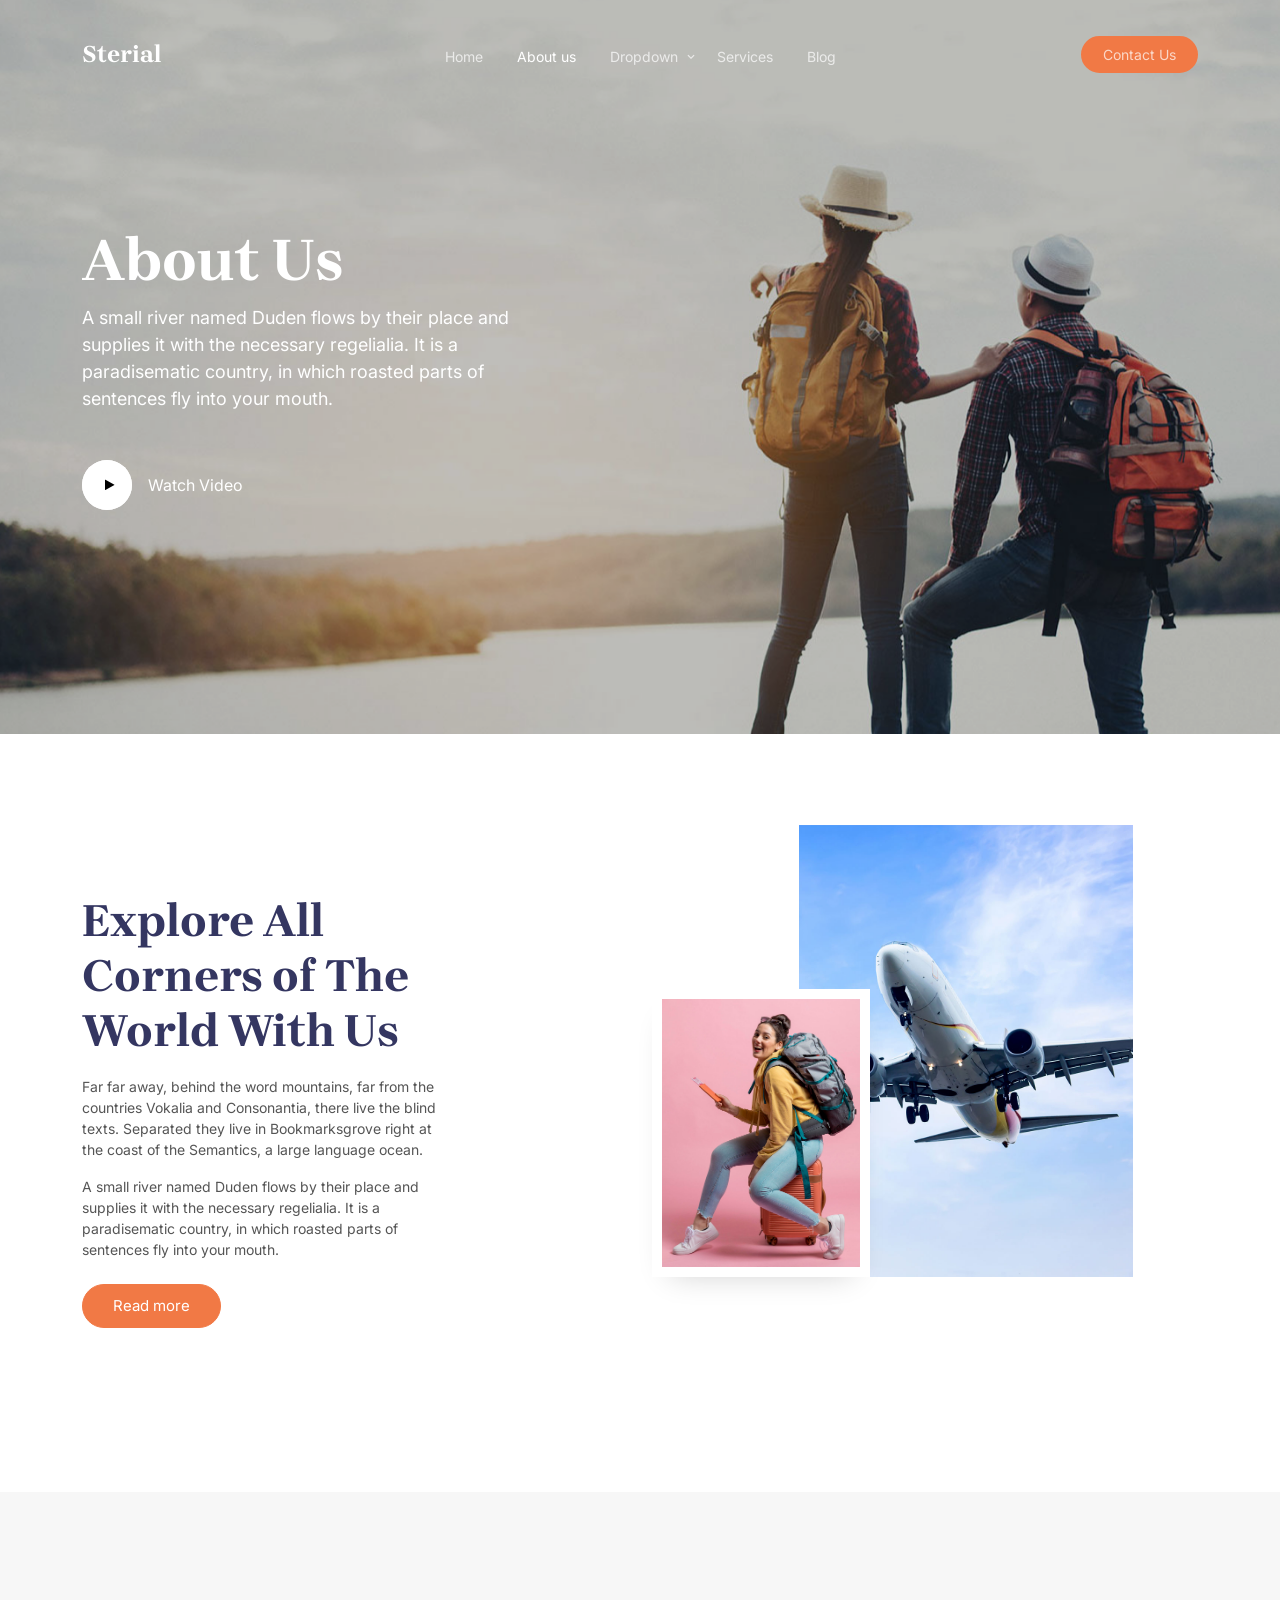
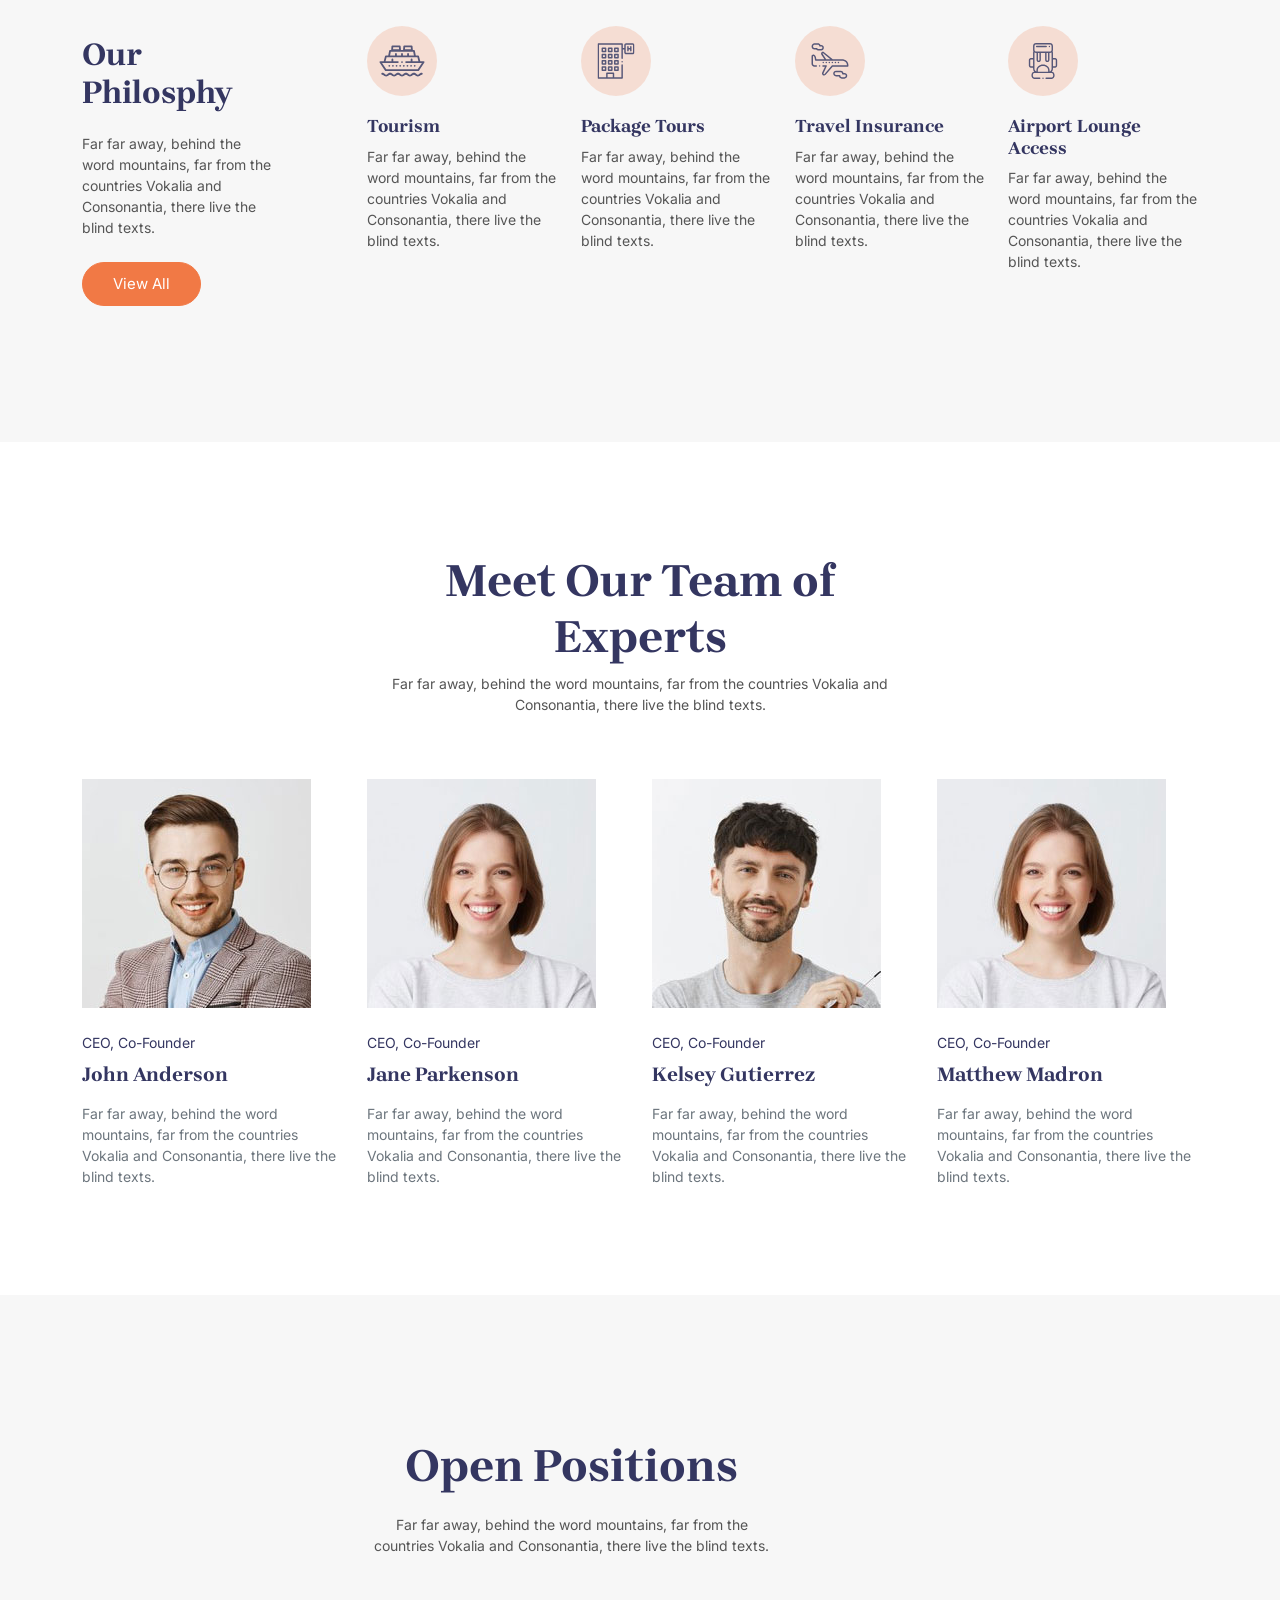
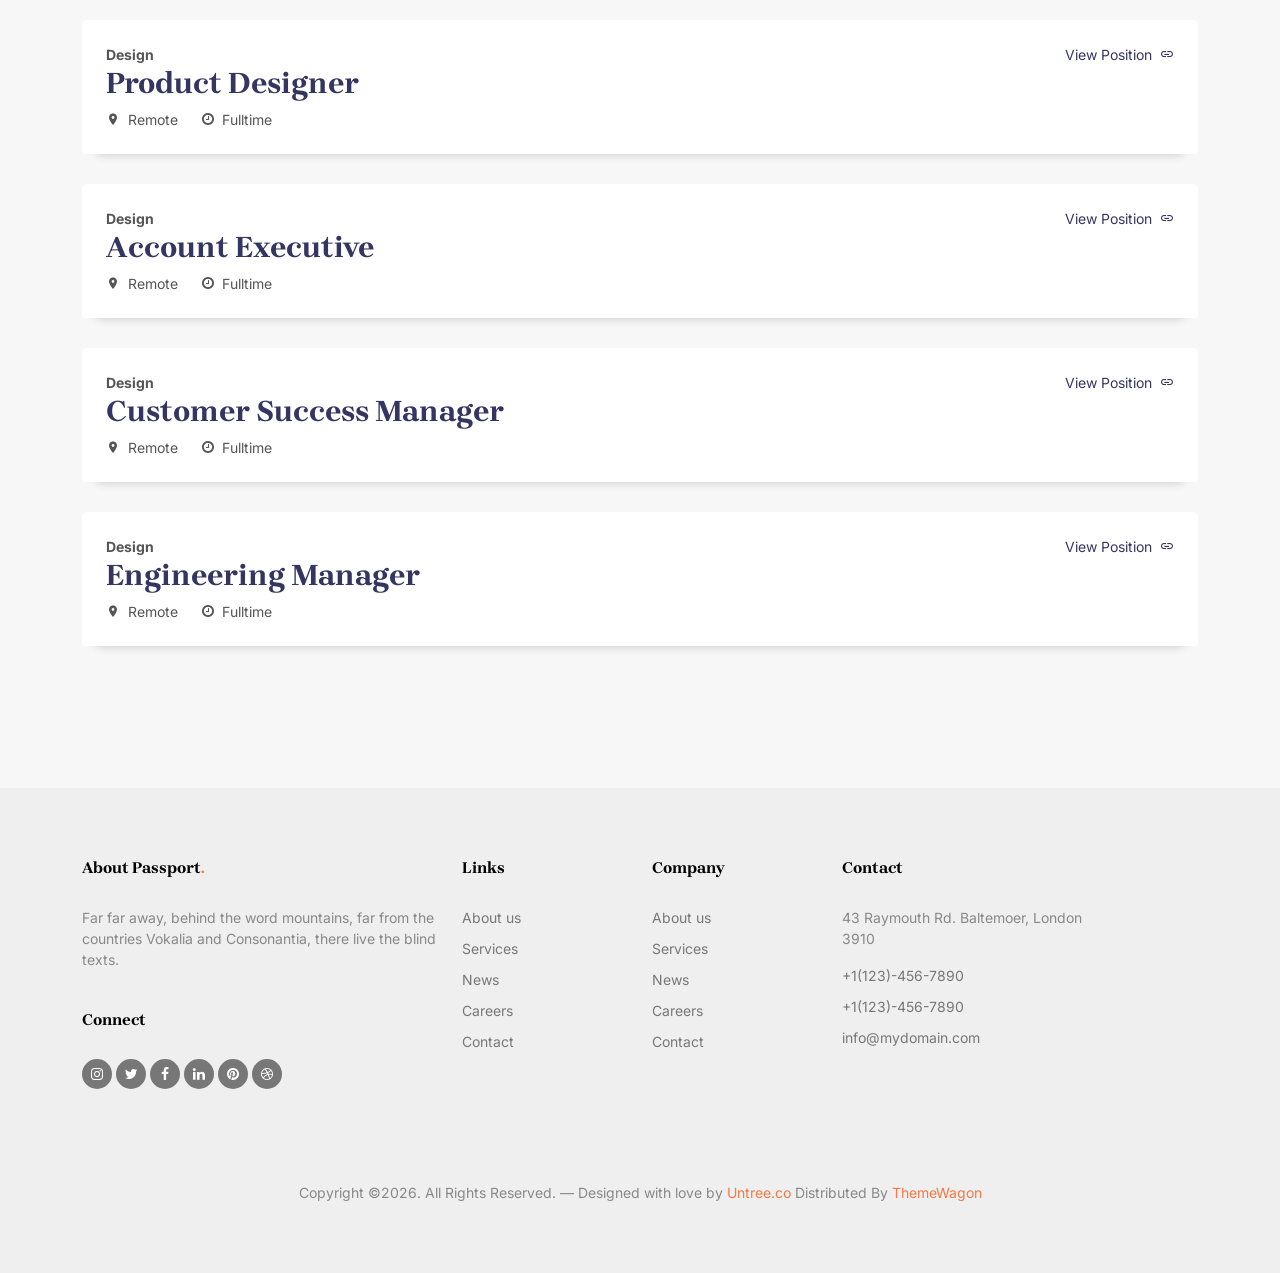
==== about.html @ 1f735af5 "new" ====
<!-- /*
* Template Name: Sterial
* Template Author: Untree.co
* Tempalte URI: https://untree.co/
* License: https://creativecommons.org/licenses/by/3.0/
*/ -->
<!doctype html>
<html lang="en">
<head>
	<!-- Required meta tags -->
	<meta charset="utf-8">
	<meta name="viewport" content="width=device-width, initial-scale=1">
	
	<meta name="author" content="Untree.co">
	<link rel="shortcut icon" href="favicon.png">

	<meta name="description" content="" />
	<meta name="keywords" content="bootstrap, bootstrap5" />
	
	<link rel="preconnect" href="https://fonts.googleapis.com">
	<link rel="preconnect" href="https://fonts.gstatic.com" crossorigin>
	<link href="https://fonts.googleapis.com/css2?family=Brygada+1918:ital,wght@0,400;0,600;0,700;1,400&family=Inter:wght@400;700&display=swap" rel="stylesheet">

	<link rel="stylesheet" href="fonts/icomoon/style.css">
	<link rel="stylesheet" href="fonts/flaticon/font/flaticon.css">

	<link rel="stylesheet" href="css/tiny-slider.css">
	<link rel="stylesheet" href="css/aos.css">
	<link rel="stylesheet" href="css/flatpickr.min.css">
	<link rel="stylesheet" href="css/glightbox.min.css">
	<link rel="stylesheet" href="css/style.css">


	<title>Sterial &mdash; Free Bootstrap 5 Website Template by Untree.co </title>
</head>
<body>

	<div class="site-mobile-menu site-navbar-target">
		<div class="site-mobile-menu-header">
			<div class="site-mobile-menu-close">
				<span class="icofont-close js-menu-toggle"></span>
			</div>
		</div>
		<div class="site-mobile-menu-body"></div>
	</div>

	<nav class="site-nav mt-3">
		<div class="container">

			<div class="site-navigation">
				<div class="row">
					<div class="col-6 col-lg-3">
						<a href="index.html" class="logo m-0 float-start">Sterial</a>
					</div>
					<div class="col-lg-6 d-none d-lg-inline-block text-center nav-center-wrap">
						<ul class="js-clone-nav  text-center site-menu p-0 m-0">
							<li><a href="index.html">Home</a></li>
							<li class="active"><a href="about.html">About us</a></li>
							<li class="has-children">
								<a href="#">Dropdown</a>
								<ul class="dropdown">
									<li><a href="#">Menu One</a></li>
									<li class="has-children">
										<a href="#">Menu Two</a>
										<ul class="dropdown">
											<li><a href="#">Sub Menu One</a></li>
											<li><a href="#">Sub Menu Two</a></li>
											<li><a href="#">Sub Menu Three</a></li>
										</ul>
									</li>
									<li><a href="#">Menu Three</a></li>
								</ul>
							</li>
							<li><a href="nfpa-certification.html">Services</a></li>
							<li><a href="#">Blog</a></li>

						</ul>
					</div>
					<div class="col-6 col-lg-3 text-lg-end">
						<ul class="js-clone-nav d-none d-lg-inline-block text-end site-menu ">
							<li class="cta-button"><a href="contact.html">Contact Us</a></li>
						</ul>

						<a href="#" class="burger ms-auto float-end site-menu-toggle js-menu-toggle d-inline-block d-lg-none light" data-toggle="collapse" data-target="#main-navbar">
							<span></span>
						</a>
					</div>
				</div>
			</div>
			
		</div>
	</nav>

	

	<div class="hero overlay">

		<div class="img-bg rellax">
			<img src="images/hero_1.jpg" alt="Image" class="img-fluid">
		</div>

		<div class="container">
			<div class="row align-items-center justify-content-start">
				<div class="col-lg-5">

					<h1 class="heading" data-aos="fade-up">About Us</h1>
					<p class="mb-5" data-aos="fade-up">A small river named Duden flows by their place and supplies it with the necessary regelialia. It is a paradisematic country, in which roasted parts of sentences fly into your mouth.</p>

					<div data-aos="fade-up">
						<a href="https://www.youtube.com/watch?v=5n-e6lOhVq0" class="play-button align-items-center d-flex glightbox3" >
							<span class="icon-button me-3">
								<span class="icon-play"></span>
							</span>
							<span class="caption">Watch Video</span>
						</a>
					</div>
				</div>

				
			</div>
		</div>

		
	</div>


	<div class="section section-2">
		<div class="container">
			<div class="row align-items-center justify-content-between">
				<div class="col-lg-6 order-lg-2 mb-5 mb-lg-0">
					<div class="image-stack mb-5 mb-lg-0">
						<div class="image-stack__item image-stack__item--bottom" data-aos="fade-up"  >
							<img src="images/img_v_1.jpg" alt="Image" class="img-fluid rellax ">
						</div>
						<div class="image-stack__item image-stack__item--top" data-aos="fade-up" data-aos-delay="100"  data-rellax-percentage="0.5">
							<img src="images/img_v_2.jpg" alt="Image" class="img-fluid">
						</div>
					</div>

				</div>
				<div class="col-lg-4 order-lg-1">

					<div>
						<h2 class="heading mb-3" data-aos="fade-up" data-aos-delay="100">Explore All Corners of The World With Us</h2>

						<p data-aos="fade-up" data-aos-delay="200">Far far away, behind the word mountains, far from the countries Vokalia and Consonantia, there live the blind texts. Separated they live in Bookmarksgrove right at the coast of the Semantics, a large language ocean.</p>

						<p data-aos="fade-up" data-aos-delay="300">A small river named Duden flows by their place and supplies it with the necessary regelialia. It is a paradisematic country, in which roasted parts of sentences fly into your mouth.</p>

						<p class="my-4" data-aos="fade-up" data-aos-delay="300"><a href="#" class="btn btn-primary">Read more</a></p>
					</div>
				</div>
				
			</div>

		</div>		
	</div>

	<div class="section service-section-1">
		<div class="container">
			<div class="row">

				<div class="col-lg-3 mb-4 mb-lg-0">
					<div class="heading-content" data-aos="fade-up">
						<h2>Our <span class="d-block">Philosphy</span></h2>
						<p>Far far away, behind the word mountains, far from the countries Vokalia and Consonantia, there live the blind texts.</p>
						<p class="my-4" data-aos="fade-up" data-aos-delay="300"><a href="#" class="btn btn-primary">View All</a></p>
					</div>
				</div>
				<div class="col-lg-9">
					<div class="row">
						<div class="col-6 col-md-6 col-lg-3 mb-4 mb-lg-0" data-aos="fade-up"  data-aos-delay="100">
							<div class="service-1">
								<span class="icon">
									<img src="images/svg/01.svg" alt="Image" class="img-fluid">
								</span>
								<div>
									<h3>Tourism</h3>
									<p>Far far away, behind the word mountains, far from the countries Vokalia and Consonantia, there live the blind texts.</p>
								</div>
							</div>
						</div>
						<div class="col-6 col-md-6 col-lg-3 mb-4 mb-lg-0" data-aos="fade-up"  data-aos-delay="200">
							<div class="service-1">
								<span class="icon">
									<img src="images/svg/02.svg" alt="Image" class="img-fluid">
								</span>
								<div>
									<h3>Package Tours</h3>
									<p>Far far away, behind the word mountains, far from the countries Vokalia and Consonantia, there live the blind texts.</p>
								</div>
							</div>
						</div>
						<div class="col-6 col-md-6 col-lg-3 mb-4 mb-lg-0" data-aos="fade-up"  data-aos-delay="300">
							<div class="service-1">
								<span class="icon">
									<img src="images/svg/03.svg" alt="Image" class="img-fluid">
								</span>
								<div>
									<h3>Travel Insurance</h3>
									<p>Far far away, behind the word mountains, far from the countries Vokalia and Consonantia, there live the blind texts.</p>
								</div>
							</div>
						</div>
						<div class="col-6 col-md-6 col-lg-3 mb-4 mb-lg-0" data-aos="fade-up"  data-aos-delay="400">
							<div class="service-1">
								<span class="icon">
									<img src="images/svg/04.svg" alt="Image" class="img-fluid">
								</span>
								<div>
									<h3>Airport Lounge Access</h3>
									<p>Far far away, behind the word mountains, far from the countries Vokalia and Consonantia, there live the blind texts.</p>
								</div>
							</div>
						</div>
					</div>
				</div>

			</div>
		</div>
	</div>

	<div class="section">
		<div class="container">
			<div class="row mb-5">
				<div class="col-lg-6 mx-auto text-center">
					<div class="heading-content" data-aos="fade-up">
						<h2 class="heading">Meet Our Team of Experts</h2>
						<p>Far far away, behind the word mountains, far from the countries Vokalia and Consonantia, there live the blind texts.</p>
					</div>
				</div>
			</div>

			<div class="row">
				<div class="col-lg-3">
					<a href="#" class="person">
						<img src="images/person_1.jpg" alt="Image" class="img-fluid mb-4">
						<span class="subheading d-inline-block">CEO, Co-Founder</span>
						<h3 class="mb-3">John Anderson</h3>
						<p class="text-muted">Far far away, behind the word mountains, far from the countries Vokalia and Consonantia, there live the blind texts.</p>
					</a>
				</div>
				<div class="col-lg-3">
					<a href="#" class="person">
						<img src="images/person_2.jpg" alt="Image" class="img-fluid mb-4">
						<span class="subheading d-inline-block">CEO, Co-Founder</span>
						<h3 class="mb-3">Jane Parkenson</h3>
						<p class="text-muted">Far far away, behind the word mountains, far from the countries Vokalia and Consonantia, there live the blind texts.</p>
					</a>
				</div>
				<div class="col-lg-3">
					<a href="#" class="person">
						<img src="images/person_3.jpg" alt="Image" class="img-fluid mb-4">
						<span class="subheading d-inline-block">CEO, Co-Founder</span>
						<h3 class="mb-3">Kelsey Gutierrez</h3>
						<p class="text-muted">Far far away, behind the word mountains, far from the countries Vokalia and Consonantia, there live the blind texts.</p>
					</a>
				</div>
				<div class="col-lg-3">
					<a href="#" class="person">
						<img src="images/person_2.jpg" alt="Image" class="img-fluid mb-4">
						<span class="subheading d-inline-block">CEO, Co-Founder</span>
						<h3 class="mb-3">Matthew Madron</h3>
						<p class="text-muted">Far far away, behind the word mountains, far from the countries Vokalia and Consonantia, there live the blind texts.</p>
					</a>
				</div>
			</div>
		</div>
	</div>

	<div class="section service-section-1">
		<div class="container">
			<div class="row mb-5">
				<div class="col-lg-6 mx-auto text-center">
					<div class="heading-content" data-aos="fade-up">
						<h2 class="heading">Open Positions</h2>
						<p>Far far away, behind the word mountains, far from the countries Vokalia and Consonantia, there live the blind texts.</p>
					</div>
				</div>
			</div>

			<div class="row">
				<div class="col-lg-12">
					<div class="bg-white p-4 rounded job-position">
						<div class="row">
							<div class="col-lg-7">
								<span class="block subtitle">Design</span>
								<h2>Product Designer</h2>
								<div class="d-flex align-items-center">
									<div class="d-flex align-items-center me-4">
										<span class="icon-room me-2"></span> <span>Remote</span>
									</div>
									<div class="d-flex align-items-center">
										<span class="icon-clock-o me-2"></span> <span>Fulltime</span>
									</div>
								</div>
							</div>
							<div class="col-lg-5 text-lg-end">
								<a href="#" class="d-inline-flex align-items-center"><span class="me-2">View Position</span> <span class="icon-link2"></span></a>
							</div>

						</div> 	

					</div>
				</div>

				<div class="col-lg-12">
					<div class="bg-white p-4 rounded job-position">
						<div class="row">
							<div class="col-lg-7">
								<span class="block subtitle">Design</span>
								<h2>Account Executive</h2>
								<div class="d-flex align-items-center">
									<div class="d-flex align-items-center me-4">
										<span class="icon-room me-2"></span> <span>Remote</span>
									</div>
									<div class="d-flex align-items-center">
										<span class="icon-clock-o me-2"></span> <span>Fulltime</span>
									</div>
								</div>
							</div>
							<div class="col-lg-5 text-lg-end">
								<a href="#" class="d-inline-flex align-items-center"><span class="me-2">View Position</span> <span class="icon-link2"></span></a>
							</div>

						</div> 	

					</div>
				</div>

				<div class="col-lg-12">
					<div class="bg-white p-4 rounded job-position">
						<div class="row">
							<div class="col-lg-7">
								<span class="block subtitle">Design</span>
								<h2>Customer Success Manager</h2>
								<div class="d-flex align-items-center">
									<div class="d-flex align-items-center me-4">
										<span class="icon-room me-2"></span> <span>Remote</span>
									</div>
									<div class="d-flex align-items-center">
										<span class="icon-clock-o me-2"></span> <span>Fulltime</span>
									</div>
								</div>
							</div>
							<div class="col-lg-5 text-lg-end">
								<a href="#" class="d-inline-flex align-items-center"><span class="me-2">View Position</span> <span class="icon-link2"></span></a>
							</div>

						</div> 	

					</div>
				</div>

				<div class="col-lg-12">
					<div class="bg-white p-4 rounded job-position">
						<div class="row">
							<div class="col-lg-7">
								<span class="block subtitle">Design</span>
								<h2>Engineering Manager</h2>
								<div class="d-flex align-items-center">
									<div class="d-flex align-items-center me-4">
										<span class="icon-room me-2"></span> <span>Remote</span>
									</div>
									<div class="d-flex align-items-center">
										<span class="icon-clock-o me-2"></span> <span>Fulltime</span>
									</div>
								</div>
							</div>
							<div class="col-lg-5 text-lg-end">
								<a href="#" class="d-inline-flex align-items-center"><span class="me-2">View Position</span> <span class="icon-link2"></span></a>
							</div>

						</div> 	

					</div>
				</div>
			</div>
		</div>
	</div>

	<div class="site-footer">
		<div class="container">

			<div class="row">
				<div class="col-lg-4">
					<div class="widget">
						<h3>About Passport<span class="text-primary">.</span> </h3>
						<p>Far far away, behind the word mountains, far from the countries Vokalia and Consonantia, there live the blind texts.</p>
					</div> <!-- /.widget -->
					<div class="widget">
						<h3>Connect</h3>
						<ul class="list-unstyled social">
							<li><a href="#"><span class="icon-instagram"></span></a></li>
							<li><a href="#"><span class="icon-twitter"></span></a></li>
							<li><a href="#"><span class="icon-facebook"></span></a></li>
							<li><a href="#"><span class="icon-linkedin"></span></a></li>
							<li><a href="#"><span class="icon-pinterest"></span></a></li>
							<li><a href="#"><span class="icon-dribbble"></span></a></li>
						</ul>
					</div> <!-- /.widget -->
				</div> <!-- /.col-lg-3 -->

				<div class="col-lg-2 ml-auto">
					<div class="widget">
						<h3>Links</h3>
						<ul class="list-unstyled float-left links">
							<li><a href="#">About us</a></li>
							<li><a href="#">Services</a></li>
							<li><a href="#">News</a></li>
							<li><a href="#">Careers</a></li>
							<li><a href="#">Contact</a></li>
						</ul>
					</div> <!-- /.widget -->
				</div> <!-- /.col-lg-3 -->

				<div class="col-lg-2">
					<div class="widget">
						<h3>Company</h3>
						<ul class="list-unstyled float-left links">
							<li><a href="#">About us</a></li>
							<li><a href="#">Services</a></li>
							<li><a href="#">News</a></li>
							<li><a href="#">Careers</a></li>
							<li><a href="#">Contact</a></li>
						</ul>
					</div> <!-- /.widget -->
				</div> <!-- /.col-lg-3 -->


				<div class="col-lg-3">
					<div class="widget">
						<h3>Contact</h3>
						<address>43 Raymouth Rd. Baltemoer, London 3910</address>
						<ul class="list-unstyled links mb-4">
							<li><a href="tel://11234567890">+1(123)-456-7890</a></li>
							<li><a href="tel://11234567890">+1(123)-456-7890</a></li>
							<li><a href="mailto:info@mydomain.com">info@mydomain.com</a></li>
						</ul>
					</div> <!-- /.widget -->
				</div> <!-- /.col-lg-3 -->

			</div> <!-- /.row -->

			<div class="row mt-5">
				<div class="col-12 text-center">
					<p class="mb-0">Copyright &copy;<script>document.write(new Date().getFullYear());</script>. All Rights Reserved. &mdash; Designed with love by <a href="https://untree.co">Untree.co</a> <!-- License information: https://untree.co/license/ -->
					Distributed By <a href="https://themewagon.com" target="_blank">ThemeWagon</a>
					</p>
				</div>
			</div> <!-- /.container -->
		</div> <!-- /.site-footer -->

		<!-- Preloader -->
		<div id="overlayer"></div>
		<div class="loader">
			<div class="spinner-border text-primary" role="status">
				<span class="visually-hidden">Loading...</span>
			</div>
		</div>


		<script src="js/bootstrap.bundle.min.js"></script>
		<script src="js/tiny-slider.js"></script>
		<script src="js/aos.js"></script>
		<script src="js/navbar.js"></script>
		<script src="js/counter.js"></script>
		<script src="js/rellax.js"></script>
		<script src="js/flatpickr.js"></script>
		<script src="js/glightbox.min.js"></script>
		<script src="js/custom.js"></script>
	</body>
	</html>
---- fonts/icomoon/style.css ----
@font-face {
  font-family: 'icomoon';
  src:  url('fonts/icomoon.eot?10si43');
  src:  url('fonts/icomoon.eot?10si43#iefix') format('embedded-opentype'),
    url('fonts/icomoon.ttf?10si43') format('truetype'),
    url('fonts/icomoon.woff?10si43') format('woff'),
    url('fonts/icomoon.svg?10si43#icomoon') format('svg');
  font-weight: normal;
  font-style: normal;
}

[class^="icon-"], [class*=" icon-"] {
  /* use !important to prevent issues with browser extensions that change fonts */
  font-family: 'icomoon' !important;
  speak: none;
  font-style: normal;
  font-weight: normal;
  font-variant: normal;
  text-transform: none;
  line-height: 1;

  /* Better Font Rendering =========== */
  -webkit-font-smoothing: antialiased;
  -moz-osx-font-smoothing: grayscale;
}

.icon-asterisk:before {
  content: "\f069";
}
.icon-plus:before {
  content: "\f067";
}
.icon-question:before {
  content: "\f128";
}
.icon-minus:before {
  content: "\f068";
}
.icon-glass:before {
  content: "\f000";
}
.icon-music:before {
  content: "\f001";
}
.icon-search:before {
  content: "\f002";
}
.icon-envelope-o:before {
  content: "\f003";
}
.icon-heart:before {
  content: "\f004";
}
.icon-star:before {
  content: "\f005";
}
.icon-star-o:before {
  content: "\f006";
}
.icon-user:before {
  content: "\f007";
}
.icon-film:before {
  content: "\f008";
}
.icon-th-large:before {
  content: "\f009";
}
.icon-th:before {
  content: "\f00a";
}
.icon-th-list:before {
  content: "\f00b";
}
.icon-check:before {
  content: "\f00c";
}
.icon-close:before {
  content: "\f00d";
}
.icon-remove:before {
  content: "\f00d";
}
.icon-times:before {
  content: "\f00d";
}
.icon-search-plus:before {
  content: "\f00e";
}
.icon-search-minus:before {
  content: "\f010";
}
.icon-power-off:before {
  content: "\f011";
}
.icon-signal:before {
  content: "\f012";
}
.icon-cog:before {
  content: "\f013";
}
.icon-gear:before {
  content: "\f013";
}
.icon-trash-o:before {
  content: "\f014";
}
.icon-home:before {
  content: "\f015";
}
.icon-file-o:before {
  content: "\f016";
}
.icon-clock-o:before {
  content: "\f017";
}
.icon-road:before {
  content: "\f018";
}
.icon-download:before {
  content: "\f019";
}
.icon-arrow-circle-o-down:before {
  content: "\f01a";
}
.icon-arrow-circle-o-up:before {
  content: "\f01b";
}
.icon-inbox:before {
  content: "\f01c";
}
.icon-play-circle-o:before {
  content: "\f01d";
}
.icon-repeat:before {
  content: "\f01e";
}
.icon-rotate-right:before {
  content: "\f01e";
}
.icon-refresh:before {
  content: "\f021";
}
.icon-list-alt:before {
  content: "\f022";
}
.icon-lock:before {
  content: "\f023";
}
.icon-flag:before {
  content: "\f024";
}
.icon-headphones:before {
  content: "\f025";
}
.icon-volume-off:before {
  content: "\f026";
}
.icon-volume-down:before {
  content: "\f027";
}
.icon-volume-up:before {
  content: "\f028";
}
.icon-qrcode:before {
  content: "\f029";
}
.icon-barcode:before {
  content: "\f02a";
}
.icon-tag:before {
  content: "\f02b";
}
.icon-tags:before {
  content: "\f02c";
}
.icon-book:before {
  content: "\f02d";
}
.icon-bookmark:before {
  content: "\f02e";
}
.icon-print:before {
  content: "\f02f";
}
.icon-camera:before {
  content: "\f030";
}
.icon-font:before {
  content: "\f031";
}
.icon-bold:before {
  content: "\f032";
}
.icon-italic:before {
  content: "\f033";
}
.icon-text-height:before {
  content: "\f034";
}
.icon-text-width:before {
  content: "\f035";
}
.icon-align-left:before {
  content: "\f036";
}
.icon-align-center:before {
  content: "\f037";
}
.icon-align-right:before {
  content: "\f038";
}
.icon-align-justify:before {
  content: "\f039";
}
.icon-list:before {
  content: "\f03a";
}
.icon-dedent:before {
  content: "\f03b";
}
.icon-outdent:before {
  content: "\f03b";
}
.icon-indent:before {
  content: "\f03c";
}
.icon-video-camera:before {
  content: "\f03d";
}
.icon-image:before {
  content: "\f03e";
}
.icon-photo:before {
  content: "\f03e";
}
.icon-picture-o:before {
  content: "\f03e";
}
.icon-pencil:before {
  content: "\f040";
}
.icon-map-marker:before {
  content: "\f041";
}
.icon-adjust:before {
  content: "\f042";
}
.icon-tint:before {
  content: "\f043";
}
.icon-edit:before {
  content: "\f044";
}
.icon-pencil-square-o:before {
  content: "\f044";
}
.icon-share-square-o:before {
  content: "\f045";
}
.icon-check-square-o:before {
  content: "\f046";
}
.icon-arrows:before {
  content: "\f047";
}
.icon-step-backward:before {
  content: "\f048";
}
.icon-fast-backward:before {
  content: "\f049";
}
.icon-backward:before {
  content: "\f04a";
}
.icon-play:before {
  content: "\f04b";
}
.icon-pause:before {
  content: "\f04c";
}
.icon-stop:before {
  content: "\f04d";
}
.icon-forward:before {
  content: "\f04e";
}
.icon-fast-forward:before {
  content: "\f050";
}
.icon-step-forward:before {
  content: "\f051";
}
.icon-eject:before {
  content: "\f052";
}
.icon-chevron-left:before {
  content: "\f053";
}
.icon-chevron-right:before {
  content: "\f054";
}
.icon-plus-circle:before {
  content: "\f055";
}
.icon-minus-circle:before {
  content: "\f056";
}
.icon-times-circle:before {
  content: "\f057";
}
.icon-check-circle:before {
  content: "\f058";
}
.icon-question-circle:before {
  content: "\f059";
}
.icon-info-circle:before {
  content: "\f05a";
}
.icon-crosshairs:before {
  content: "\f05b";
}
.icon-times-circle-o:before {
  content: "\f05c";
}
.icon-check-circle-o:before {
  content: "\f05d";
}
.icon-ban:before {
  content: "\f05e";
}
.icon-arrow-left:before {
  content: "\f060";
}
.icon-arrow-right:before {
  content: "\f061";
}
.icon-arrow-up:before {
  content: "\f062";
}
.icon-arrow-down:before {
  content: "\f063";
}
.icon-mail-forward:before {
  content: "\f064";
}
.icon-share:before {
  content: "\f064";
}
.icon-expand:before {
  content: "\f065";
}
.icon-compress:before {
  content: "\f066";
}
.icon-exclamation-circle:before {
  content: "\f06a";
}
.icon-gift:before {
  content: "\f06b";
}
.icon-leaf:before {
  content: "\f06c";
}
.icon-fire:before {
  content: "\f06d";
}
.icon-eye:before {
  content: "\f06e";
}
.icon-eye-slash:before {
  content: "\f070";
}
.icon-exclamation-triangle:before {
  content: "\f071";
}
.icon-warning:before {
  content: "\f071";
}
.icon-plane:before {
  content: "\f072";
}
.icon-calendar:before {
  content: "\f073";
}
.icon-random:before {
  content: "\f074";
}
.icon-comment:before {
  content: "\f075";
}
.icon-magnet:before {
  content: "\f076";
}
.icon-chevron-up:before {
  content: "\f077";
}
.icon-chevron-down:before {
  content: "\f078";
}
.icon-retweet:before {
  content: "\f079";
}
.icon-shopping-cart:before {
  content: "\f07a";
}
.icon-folder:before {
  content: "\f07b";
}
.icon-folder-open:before {
  content: "\f07c";
}
.icon-arrows-v:before {
  content: "\f07d";
}
.icon-arrows-h:before {
  content: "\f07e";
}
.icon-bar-chart:before {
  content: "\f080";
}
.icon-bar-chart-o:before {
  content: "\f080";
}
.icon-twitter-square:before {
  content: "\f081";
}
.icon-facebook-square:before {
  content: "\f082";
}
.icon-camera-retro:before {
  content: "\f083";
}
.icon-key:before {
  content: "\f084";
}
.icon-cogs:before {
  content: "\f085";
}
.icon-gears:before {
  content: "\f085";
}
.icon-comments:before {
  content: "\f086";
}
.icon-thumbs-o-up:before {
  content: "\f087";
}
.icon-thumbs-o-down:before {
  content: "\f088";
}
.icon-star-half:before {
  content: "\f089";
}
.icon-heart-o:before {
  content: "\f08a";
}
.icon-sign-out:before {
  content: "\f08b";
}
.icon-linkedin-square:before {
  content: "\f08c";
}
.icon-thumb-tack:before {
  content: "\f08d";
}
.icon-external-link:before {
  content: "\f08e";
}
.icon-sign-in:before {
  content: "\f090";
}
.icon-trophy:before {
  content: "\f091";
}
.icon-github-square:before {
  content: "\f092";
}
.icon-upload:before {
  content: "\f093";
}
.icon-lemon-o:before {
  content: "\f094";
}
.icon-phone:before {
  content: "\f095";
}
.icon-square-o:before {
  content: "\f096";
}
.icon-bookmark-o:before {
  content: "\f097";
}
.icon-phone-square:before {
  content: "\f098";
}
.icon-twitter:before {
  content: "\f099";
}
.icon-facebook:before {
  content: "\f09a";
}
.icon-facebook-f:before {
  content: "\f09a";
}
.icon-github:before {
  content: "\f09b";
}
.icon-unlock:before {
  content: "\f09c";
}
.icon-credit-card:before {
  content: "\f09d";
}
.icon-feed:before {
  content: "\f09e";
}
.icon-rss:before {
  content: "\f09e";
}
.icon-hdd-o:before {
  content: "\f0a0";
}
.icon-bullhorn:before {
  content: "\f0a1";
}
.icon-bell-o:before {
  content: "\f0a2";
}
.icon-certificate:before {
  content: "\f0a3";
}
.icon-hand-o-right:before {
  content: "\f0a4";
}
.icon-hand-o-left:before {
  content: "\f0a5";
}
.icon-hand-o-up:before {
  content: "\f0a6";
}
.icon-hand-o-down:before {
  content: "\f0a7";
}
.icon-arrow-circle-left:before {
  content: "\f0a8";
}
.icon-arrow-circle-right:before {
  content: "\f0a9";
}
.icon-arrow-circle-up:before {
  content: "\f0aa";
}
.icon-arrow-circle-down:before {
  content: "\f0ab";
}
.icon-globe:before {
  content: "\f0ac";
}
.icon-wrench:before {
  content: "\f0ad";
}
.icon-tasks:before {
  content: "\f0ae";
}
.icon-filter:before {
  content: "\f0b0";
}
.icon-briefcase:before {
  content: "\f0b1";
}
.icon-arrows-alt:before {
  content: "\f0b2";
}
.icon-group:before {
  content: "\f0c0";
}
.icon-users:before {
  content: "\f0c0";
}
.icon-chain:before {
  content: "\f0c1";
}
.icon-link:before {
  content: "\f0c1";
}
.icon-cloud:before {
  content: "\f0c2";
}
.icon-flask:before {
  content: "\f0c3";
}
.icon-cut:before {
  content: "\f0c4";
}
.icon-scissors:before {
  content: "\f0c4";
}
.icon-copy:before {
  content: "\f0c5";
}
.icon-files-o:before {
  content: "\f0c5";
}
.icon-paperclip:before {
  content: "\f0c6";
}
.icon-floppy-o:before {
  content: "\f0c7";
}
.icon-save:before {
  content: "\f0c7";
}
.icon-square:before {
  content: "\f0c8";
}
.icon-bars:before {
  content: "\f0c9";
}
.icon-navicon:before {
  content: "\f0c9";
}
.icon-reorder:before {
  content: "\f0c9";
}
.icon-list-ul:before {
  content: "\f0ca";
}
.icon-list-ol:before {
  content: "\f0cb";
}
.icon-strikethrough:before {
  content: "\f0cc";
}
.icon-underline:before {
  content: "\f0cd";
}
.icon-table:before {
  content: "\f0ce";
}
.icon-magic:before {
  content: "\f0d0";
}
.icon-truck:before {
  content: "\f0d1";
}
.icon-pinterest:before {
  content: "\f0d2";
}
.icon-pinterest-square:before {
  content: "\f0d3";
}
.icon-google-plus-square:before {
  content: "\f0d4";
}
.icon-google-plus:before {
  content: "\f0d5";
}
.icon-money:before {
  content: "\f0d6";
}
.icon-caret-down:before {
  content: "\f0d7";
}
.icon-caret-up:before {
  content: "\f0d8";
}
.icon-caret-left:before {
  content: "\f0d9";
}
.icon-caret-right:before {
  content: "\f0da";
}
.icon-columns:before {
  content: "\f0db";
}
.icon-sort:before {
  content: "\f0dc";
}
.icon-unsorted:before {
  content: "\f0dc";
}
.icon-sort-desc:before {
  content: "\f0dd";
}
.icon-sort-down:before {
  content: "\f0dd";
}
.icon-sort-asc:before {
  content: "\f0de";
}
.icon-sort-up:before {
  content: "\f0de";
}
.icon-envelope:before {
  content: "\f0e0";
}
.icon-linkedin:before {
  content: "\f0e1";
}
.icon-rotate-left:before {
  content: "\f0e2";
}
.icon-undo:before {
  content: "\f0e2";
}
.icon-gavel:before {
  content: "\f0e3";
}
.icon-legal:before {
  content: "\f0e3";
}
.icon-dashboard:before {
  content: "\f0e4";
}
.icon-tachometer:before {
  content: "\f0e4";
}
.icon-comment-o:before {
  content: "\f0e5";
}
.icon-comments-o:before {
  content: "\f0e6";
}
.icon-bolt:before {
  content: "\f0e7";
}
.icon-flash:before {
  content: "\f0e7";
}
.icon-sitemap:before {
  content: "\f0e8";
}
.icon-umbrella:before {
  content: "\f0e9";
}
.icon-clipboard:before {
  content: "\f0ea";
}
.icon-paste:before {
  content: "\f0ea";
}
.icon-lightbulb-o:before {
  content: "\f0eb";
}
.icon-exchange:before {
  content: "\f0ec";
}
.icon-cloud-download:before {
  content: "\f0ed";
}
.icon-cloud-upload:before {
  content: "\f0ee";
}
.icon-user-md:before {
  content: "\f0f0";
}
.icon-stethoscope:before {
  content: "\f0f1";
}
.icon-suitcase:before {
  content: "\f0f2";
}
.icon-bell:before {
  content: "\f0f3";
}
.icon-coffee:before {
  content: "\f0f4";
}
.icon-cutlery:before {
  content: "\f0f5";
}
.icon-file-text-o:before {
  content: "\f0f6";
}
.icon-building-o:before {
  content: "\f0f7";
}
.icon-hospital-o:before {
  content: "\f0f8";
}
.icon-ambulance:before {
  content: "\f0f9";
}
.icon-medkit:before {
  content: "\f0fa";
}
.icon-fighter-jet:before {
  content: "\f0fb";
}
.icon-beer:before {
  content: "\f0fc";
}
.icon-h-square:before {
  content: "\f0fd";
}
.icon-plus-square:before {
  content: "\f0fe";
}
.icon-angle-double-left:before {
  content: "\f100";
}
.icon-angle-double-right:before {
  content: "\f101";
}
.icon-angle-double-up:before {
  content: "\f102";
}
.icon-angle-double-down:before {
  content: "\f103";
}
.icon-angle-left:before {
  content: "\f104";
}
.icon-angle-right:before {
  content: "\f105";
}
.icon-angle-up:before {
  content: "\f106";
}
.icon-angle-down:before {
  content: "\f107";
}
.icon-desktop:before {
  content: "\f108";
}
.icon-laptop:before {
  content: "\f109";
}
.icon-tablet:before {
  content: "\f10a";
}
.icon-mobile:before {
  content: "\f10b";
}
.icon-mobile-phone:before {
  content: "\f10b";
}
.icon-circle-o:before {
  content: "\f10c";
}
.icon-quote-left:before {
  content: "\f10d";
}
.icon-quote-right:before {
  content: "\f10e";
}
.icon-spinner:before {
  content: "\f110";
}
.icon-circle:before {
  content: "\f111";
}
.icon-mail-reply:before {
  content: "\f112";
}
.icon-reply:before {
  content: "\f112";
}
.icon-github-alt:before {
  content: "\f113";
}
.icon-folder-o:before {
  content: "\f114";
}
.icon-folder-open-o:before {
  content: "\f115";
}
.icon-smile-o:before {
  content: "\f118";
}
.icon-frown-o:before {
  content: "\f119";
}
.icon-meh-o:before {
  content: "\f11a";
}
.icon-gamepad:before {
  content: "\f11b";
}
.icon-keyboard-o:before {
  content: "\f11c";
}
.icon-flag-o:before {
  content: "\f11d";
}
.icon-flag-checkered:before {
  content: "\f11e";
}
.icon-terminal:before {
  content: "\f120";
}
.icon-code:before {
  content: "\f121";
}
.icon-mail-reply-all:before {
  content: "\f122";
}
.icon-reply-all:before {
  content: "\f122";
}
.icon-star-half-empty:before {
  content: "\f123";
}
.icon-star-half-full:before {
  content: "\f123";
}
.icon-star-half-o:before {
  content: "\f123";
}
.icon-location-arrow:before {
  content: "\f124";
}
.icon-crop:before {
  content: "\f125";
}
.icon-code-fork:before {
  content: "\f126";
}
.icon-chain-broken:before {
  content: "\f127";
}
.icon-unlink:before {
  content: "\f127";
}
.icon-info:before {
  content: "\f129";
}
.icon-exclamation:before {
  content: "\f12a";
}
.icon-superscript:before {
  content: "\f12b";
}
.icon-subscript:before {
  content: "\f12c";
}
.icon-eraser:before {
  content: "\f12d";
}
.icon-puzzle-piece:before {
  content: "\f12e";
}
.icon-microphone:before {
  content: "\f130";
}
.icon-microphone-slash:before {
  content: "\f131";
}
.icon-shield:before {
  content: "\f132";
}
.icon-calendar-o:before {
  content: "\f133";
}
.icon-fire-extinguisher:before {
  content: "\f134";
}
.icon-rocket:before {
  content: "\f135";
}
.icon-maxcdn:before {
  content: "\f136";
}
.icon-chevron-circle-left:before {
  content: "\f137";
}
.icon-chevron-circle-right:before {
  content: "\f138";
}
.icon-chevron-circle-up:before {
  content: "\f139";
}
.icon-chevron-circle-down:before {
  content: "\f13a";
}
.icon-html5:before {
  content: "\f13b";
}
.icon-css3:before {
  content: "\f13c";
}
.icon-anchor:before {
  content: "\f13d";
}
.icon-unlock-alt:before {
  content: "\f13e";
}
.icon-bullseye:before {
  content: "\f140";
}
.icon-ellipsis-h:before {
  content: "\f141";
}
.icon-ellipsis-v:before {
  content: "\f142";
}
.icon-rss-square:before {
  content: "\f143";
}
.icon-play-circle:before {
  content: "\f144";
}
.icon-ticket:before {
  content: "\f145";
}
.icon-minus-square:before {
  content: "\f146";
}
.icon-minus-square-o:before {
  content: "\f147";
}
.icon-level-up:before {
  content: "\f148";
}
.icon-level-down:before {
  content: "\f149";
}
.icon-check-square:before {
  content: "\f14a";
}
.icon-pencil-square:before {
  content: "\f14b";
}
.icon-external-link-square:before {
  content: "\f14c";
}
.icon-share-square:before {
  content: "\f14d";
}
.icon-compass:before {
  content: "\f14e";
}
.icon-caret-square-o-down:before {
  content: "\f150";
}
.icon-toggle-down:before {
  content: "\f150";
}
.icon-caret-square-o-up:before {
  content: "\f151";
}
.icon-toggle-up:before {
  content: "\f151";
}
.icon-caret-square-o-right:before {
  content: "\f152";
}
.icon-toggle-right:before {
  content: "\f152";
}
.icon-eur:before {
  content: "\f153";
}
.icon-euro:before {
  content: "\f153";
}
.icon-gbp:before {
  content: "\f154";
}
.icon-dollar:before {
  content: "\f155";
}
.icon-usd:before {
  content: "\f155";
}
.icon-inr:before {
  content: "\f156";
}
.icon-rupee:before {
  content: "\f156";
}
.icon-cny:before {
  content: "\f157";
}
.icon-jpy:before {
  content: "\f157";
}
.icon-rmb:before {
  content: "\f157";
}
.icon-yen:before {
  content: "\f157";
}
.icon-rouble:before {
  content: "\f158";
}
.icon-rub:before {
  content: "\f158";
}
.icon-ruble:before {
  content: "\f158";
}
.icon-krw:before {
  content: "\f159";
}
.icon-won:before {
  content: "\f159";
}
.icon-bitcoin:before {
  content: "\f15a";
}
.icon-btc:before {
  content: "\f15a";
}
.icon-file:before {
  content: "\f15b";
}
.icon-file-text:before {
  content: "\f15c";
}
.icon-sort-alpha-asc:before {
  content: "\f15d";
}
.icon-sort-alpha-desc:before {
  content: "\f15e";
}
.icon-sort-amount-asc:before {
  content: "\f160";
}
.icon-sort-amount-desc:before {
  content: "\f161";
}
.icon-sort-numeric-asc:before {
  content: "\f162";
}
.icon-sort-numeric-desc:before {
  content: "\f163";
}
.icon-thumbs-up:before {
  content: "\f164";
}
.icon-thumbs-down:before {
  content: "\f165";
}
.icon-youtube-square:before {
  content: "\f166";
}
.icon-youtube:before {
  content: "\f167";
}
.icon-xing:before {
  content: "\f168";
}
.icon-xing-square:before {
  content: "\f169";
}
.icon-youtube-play:before {
  content: "\f16a";
}
.icon-dropbox:before {
  content: "\f16b";
}
.icon-stack-overflow:before {
  content: "\f16c";
}
.icon-instagram:before {
  content: "\f16d";
}
.icon-flickr:before {
  content: "\f16e";
}
.icon-adn:before {
  content: "\f170";
}
.icon-bitbucket:before {
  content: "\f171";
}
.icon-bitbucket-square:before {
  content: "\f172";
}
.icon-tumblr:before {
  content: "\f173";
}
.icon-tumblr-square:before {
  content: "\f174";
}
.icon-long-arrow-down:before {
  content: "\f175";
}
.icon-long-arrow-up:before {
  content: "\f176";
}
.icon-long-arrow-left:before {
  content: "\f177";
}
.icon-long-arrow-right:before {
  content: "\f178";
}
.icon-apple:before {
  content: "\f179";
}
.icon-windows:before {
  content: "\f17a";
}
.icon-android:before {
  content: "\f17b";
}
.icon-linux:before {
  content: "\f17c";
}
.icon-dribbble:before {
  content: "\f17d";
}
.icon-skype:before {
  content: "\f17e";
}
.icon-foursquare:before {
  content: "\f180";
}
.icon-trello:before {
  content: "\f181";
}
.icon-female:before {
  content: "\f182";
}
.icon-male:before {
  content: "\f183";
}
.icon-gittip:before {
  content: "\f184";
}
.icon-gratipay:before {
  content: "\f184";
}
.icon-sun-o:before {
  content: "\f185";
}
.icon-moon-o:before {
  content: "\f186";
}
.icon-archive:before {
  content: "\f187";
}
.icon-bug:before {
  content: "\f188";
}
.icon-vk:before {
  content: "\f189";
}
.icon-weibo:before {
  content: "\f18a";
}
.icon-renren:before {
  content: "\f18b";
}
.icon-pagelines:before {
  content: "\f18c";
}
.icon-stack-exchange:before {
  content: "\f18d";
}
.icon-arrow-circle-o-right:before {
  content: "\f18e";
}
.icon-arrow-circle-o-left:before {
  content: "\f190";
}
.icon-caret-square-o-left:before {
  content: "\f191";
}
.icon-toggle-left:before {
  content: "\f191";
}
.icon-dot-circle-o:before {
  content: "\f192";
}
.icon-wheelchair:before {
  content: "\f193";
}
.icon-vimeo-square:before {
  content: "\f194";
}
.icon-try:before {
  content: "\f195";
}
.icon-turkish-lira:before {
  content: "\f195";
}
.icon-plus-square-o:before {
  content: "\f196";
}
.icon-space-shuttle:before {
  content: "\f197";
}
.icon-slack:before {
  content: "\f198";
}
.icon-envelope-square:before {
  content: "\f199";
}
.icon-wordpress:before {
  content: "\f19a";
}
.icon-openid:before {
  content: "\f19b";
}
.icon-bank:before {
  content: "\f19c";
}
.icon-institution:before {
  content: "\f19c";
}
.icon-university:before {
  content: "\f19c";
}
.icon-graduation-cap:before {
  content: "\f19d";
}
.icon-mortar-board:before {
  content: "\f19d";
}
.icon-yahoo:before {
  content: "\f19e";
}
.icon-google:before {
  content: "\f1a0";
}
.icon-reddit:before {
  content: "\f1a1";
}
.icon-reddit-square:before {
  content: "\f1a2";
}
.icon-stumbleupon-circle:before {
  content: "\f1a3";
}
.icon-stumbleupon:before {
  content: "\f1a4";
}
.icon-delicious:before {
  content: "\f1a5";
}
.icon-digg:before {
  content: "\f1a6";
}
.icon-pied-piper-pp:before {
  content: "\f1a7";
}
.icon-pied-piper-alt:before {
  content: "\f1a8";
}
.icon-drupal:before {
  content: "\f1a9";
}
.icon-joomla:before {
  content: "\f1aa";
}
.icon-language:before {
  content: "\f1ab";
}
.icon-fax:before {
  content: "\f1ac";
}
.icon-building:before {
  content: "\f1ad";
}
.icon-child:before {
  content: "\f1ae";
}
.icon-paw:before {
  content: "\f1b0";
}
.icon-spoon:before {
  content: "\f1b1";
}
.icon-cube:before {
  content: "\f1b2";
}
.icon-cubes:before {
  content: "\f1b3";
}
.icon-behance:before {
  content: "\f1b4";
}
.icon-behance-square:before {
  content: "\f1b5";
}
.icon-steam:before {
  content: "\f1b6";
}
.icon-steam-square:before {
  content: "\f1b7";
}
.icon-recycle:before {
  content: "\f1b8";
}
.icon-automobile:before {
  content: "\f1b9";
}
.icon-car:before {
  content: "\f1b9";
}
.icon-cab:before {
  content: "\f1ba";
}
.icon-taxi:before {
  content: "\f1ba";
}
.icon-tree:before {
  content: "\f1bb";
}
.icon-spotify:before {
  content: "\f1bc";
}
.icon-deviantart:before {
  content: "\f1bd";
}
.icon-soundcloud:before {
  content: "\f1be";
}
.icon-database:before {
  content: "\f1c0";
}
.icon-file-pdf-o:before {
  content: "\f1c1";
}
.icon-file-word-o:before {
  content: "\f1c2";
}
.icon-file-excel-o:before {
  content: "\f1c3";
}
.icon-file-powerpoint-o:before {
  content: "\f1c4";
}
.icon-file-image-o:before {
  content: "\f1c5";
}
.icon-file-photo-o:before {
  content: "\f1c5";
}
.icon-file-picture-o:before {
  content: "\f1c5";
}
.icon-file-archive-o:before {
  content: "\f1c6";
}
.icon-file-zip-o:before {
  content: "\f1c6";
}
.icon-file-audio-o:before {
  content: "\f1c7";
}
.icon-file-sound-o:before {
  content: "\f1c7";
}
.icon-file-movie-o:before {
  content: "\f1c8";
}
.icon-file-video-o:before {
  content: "\f1c8";
}
.icon-file-code-o:before {
  content: "\f1c9";
}
.icon-vine:before {
  content: "\f1ca";
}
.icon-codepen:before {
  content: "\f1cb";
}
.icon-jsfiddle:before {
  content: "\f1cc";
}
.icon-life-bouy:before {
  content: "\f1cd";
}
.icon-life-buoy:before {
  content: "\f1cd";
}
.icon-life-ring:before {
  content: "\f1cd";
}
.icon-life-saver:before {
  content: "\f1cd";
}
.icon-support:before {
  content: "\f1cd";
}
.icon-circle-o-notch:before {
  content: "\f1ce";
}
.icon-ra:before {
  content: "\f1d0";
}
.icon-rebel:before {
  content: "\f1d0";
}
.icon-resistance:before {
  content: "\f1d0";
}
.icon-empire:before {
  content: "\f1d1";
}
.icon-ge:before {
  content: "\f1d1";
}
.icon-git-square:before {
  content: "\f1d2";
}
.icon-git:before {
  content: "\f1d3";
}
.icon-hacker-news:before {
  content: "\f1d4";
}
.icon-y-combinator-square:before {
  content: "\f1d4";
}
.icon-yc-square:before {
  content: "\f1d4";
}
.icon-tencent-weibo:before {
  content: "\f1d5";
}
.icon-qq:before {
  content: "\f1d6";
}
.icon-wechat:before {
  content: "\f1d7";
}
.icon-weixin:before {
  content: "\f1d7";
}
.icon-paper-plane:before {
  content: "\f1d8";
}
.icon-send:before {
  content: "\f1d8";
}
.icon-paper-plane-o:before {
  content: "\f1d9";
}
.icon-send-o:before {
  content: "\f1d9";
}
.icon-history:before {
  content: "\f1da";
}
.icon-circle-thin:before {
  content: "\f1db";
}
.icon-header:before {
  content: "\f1dc";
}
.icon-paragraph:before {
  content: "\f1dd";
}
.icon-sliders:before {
  content: "\f1de";
}
.icon-share-alt:before {
  content: "\f1e0";
}
.icon-share-alt-square:before {
  content: "\f1e1";
}
.icon-bomb:before {
  content: "\f1e2";
}
.icon-futbol-o:before {
  content: "\f1e3";
}
.icon-soccer-ball-o:before {
  content: "\f1e3";
}
.icon-tty:before {
  content: "\f1e4";
}
.icon-binoculars:before {
  content: "\f1e5";
}
.icon-plug:before {
  content: "\f1e6";
}
.icon-slideshare:before {
  content: "\f1e7";
}
.icon-twitch:before {
  content: "\f1e8";
}
.icon-yelp:before {
  content: "\f1e9";
}
.icon-newspaper-o:before {
  content: "\f1ea";
}
.icon-wifi:before {
  content: "\f1eb";
}
.icon-calculator:before {
  content: "\f1ec";
}
.icon-paypal:before {
  content: "\f1ed";
}
.icon-google-wallet:before {
  content: "\f1ee";
}
.icon-cc-visa:before {
  content: "\f1f0";
}
.icon-cc-mastercard:before {
  content: "\f1f1";
}
.icon-cc-discover:before {
  content: "\f1f2";
}
.icon-cc-amex:before {
  content: "\f1f3";
}
.icon-cc-paypal:before {
  content: "\f1f4";
}
.icon-cc-stripe:before {
  content: "\f1f5";
}
.icon-bell-slash:before {
  content: "\f1f6";
}
.icon-bell-slash-o:before {
  content: "\f1f7";
}
.icon-trash:before {
  content: "\f1f8";
}
.icon-copyright:before {
  content: "\f1f9";
}
.icon-at:before {
  content: "\f1fa";
}
.icon-eyedropper:before {
  content: "\f1fb";
}
.icon-paint-brush:before {
  content: "\f1fc";
}
.icon-birthday-cake:before {
  content: "\f1fd";
}
.icon-area-chart:before {
  content: "\f1fe";
}
.icon-pie-chart:before {
  content: "\f200";
}
.icon-line-chart:before {
  content: "\f201";
}
.icon-lastfm:before {
  content: "\f202";
}
.icon-lastfm-square:before {
  content: "\f203";
}
.icon-toggle-off:before {
  content: "\f204";
}
.icon-toggle-on:before {
  content: "\f205";
}
.icon-bicycle:before {
  content: "\f206";
}
.icon-bus:before {
  content: "\f207";
}
.icon-ioxhost:before {
  content: "\f208";
}
.icon-angellist:before {
  content: "\f209";
}
.icon-cc:before {
  content: "\f20a";
}
.icon-ils:before {
  content: "\f20b";
}
.icon-shekel:before {
  content: "\f20b";
}
.icon-sheqel:before {
  content: "\f20b";
}
.icon-meanpath:before {
  content: "\f20c";
}
.icon-buysellads:before {
  content: "\f20d";
}
.icon-connectdevelop:before {
  content: "\f20e";
}
.icon-dashcube:before {
  content: "\f210";
}
.icon-forumbee:before {
  content: "\f211";
}
.icon-leanpub:before {
  content: "\f212";
}
.icon-sellsy:before {
  content: "\f213";
}
.icon-shirtsinbulk:before {
  content: "\f214";
}
.icon-simplybuilt:before {
  content: "\f215";
}
.icon-skyatlas:before {
  content: "\f216";
}
.icon-cart-plus:before {
  content: "\f217";
}
.icon-cart-arrow-down:before {
  content: "\f218";
}
.icon-diamond:before {
  content: "\f219";
}
.icon-ship:before {
  content: "\f21a";
}
.icon-user-secret:before {
  content: "\f21b";
}
.icon-motorcycle:before {
  content: "\f21c";
}
.icon-street-view:before {
  content: "\f21d";
}
.icon-heartbeat:before {
  content: "\f21e";
}
.icon-venus:before {
  content: "\f221";
}
.icon-mars:before {
  content: "\f222";
}
.icon-mercury:before {
  content: "\f223";
}
.icon-intersex:before {
  content: "\f224";
}
.icon-transgender:before {
  content: "\f224";
}
.icon-transgender-alt:before {
  content: "\f225";
}
.icon-venus-double:before {
  content: "\f226";
}
.icon-mars-double:before {
  content: "\f227";
}
.icon-venus-mars:before {
  content: "\f228";
}
.icon-mars-stroke:before {
  content: "\f229";
}
.icon-mars-stroke-v:before {
  content: "\f22a";
}
.icon-mars-stroke-h:before {
  content: "\f22b";
}
.icon-neuter:before {
  content: "\f22c";
}
.icon-genderless:before {
  content: "\f22d";
}
.icon-facebook-official:before {
  content: "\f230";
}
.icon-pinterest-p:before {
  content: "\f231";
}
.icon-whatsapp:before {
  content: "\f232";
}
.icon-server:before {
  content: "\f233";
}
.icon-user-plus:before {
  content: "\f234";
}
.icon-user-times:before {
  content: "\f235";
}
.icon-bed:before {
  content: "\f236";
}
.icon-hotel:before {
  content: "\f236";
}
.icon-viacoin:before {
  content: "\f237";
}
.icon-train:before {
  content: "\f238";
}
.icon-subway:before {
  content: "\f239";
}
.icon-medium:before {
  content: "\f23a";
}
.icon-y-combinator:before {
  content: "\f23b";
}
.icon-yc:before {
  content: "\f23b";
}
.icon-optin-monster:before {
  content: "\f23c";
}
.icon-opencart:before {
  content: "\f23d";
}
.icon-expeditedssl:before {
  content: "\f23e";
}
.icon-battery:before {
  content: "\f240";
}
.icon-battery-4:before {
  content: "\f240";
}
.icon-battery-full:before {
  content: "\f240";
}
.icon-battery-3:before {
  content: "\f241";
}
.icon-battery-three-quarters:before {
  content: "\f241";
}
.icon-battery-2:before {
  content: "\f242";
}
.icon-battery-half:before {
  content: "\f242";
}
.icon-battery-1:before {
  content: "\f243";
}
.icon-battery-quarter:before {
  content: "\f243";
}
.icon-battery-0:before {
  content: "\f244";
}
.icon-battery-empty:before {
  content: "\f244";
}
.icon-mouse-pointer:before {
  content: "\f245";
}
.icon-i-cursor:before {
  content: "\f246";
}
.icon-object-group:before {
  content: "\f247";
}
.icon-object-ungroup:before {
  content: "\f248";
}
.icon-sticky-note:before {
  content: "\f249";
}
.icon-sticky-note-o:before {
  content: "\f24a";
}
.icon-cc-jcb:before {
  content: "\f24b";
}
.icon-cc-diners-club:before {
  content: "\f24c";
}
.icon-clone:before {
  content: "\f24d";
}
.icon-balance-scale:before {
  content: "\f24e";
}
.icon-hourglass-o:before {
  content: "\f250";
}
.icon-hourglass-1:before {
  content: "\f251";
}
.icon-hourglass-start:before {
  content: "\f251";
}
.icon-hourglass-2:before {
  content: "\f252";
}
.icon-hourglass-half:before {
  content: "\f252";
}
.icon-hourglass-3:before {
  content: "\f253";
}
.icon-hourglass-end:before {
  content: "\f253";
}
.icon-hourglass:before {
  content: "\f254";
}
.icon-hand-grab-o:before {
  content: "\f255";
}
.icon-hand-rock-o:before {
  content: "\f255";
}
.icon-hand-paper-o:before {
  content: "\f256";
}
.icon-hand-stop-o:before {
  content: "\f256";
}
.icon-hand-scissors-o:before {
  content: "\f257";
}
.icon-hand-lizard-o:before {
  content: "\f258";
}
.icon-hand-spock-o:before {
  content: "\f259";
}
.icon-hand-pointer-o:before {
  content: "\f25a";
}
.icon-hand-peace-o:before {
  content: "\f25b";
}
.icon-trademark:before {
  content: "\f25c";
}
.icon-registered:before {
  content: "\f25d";
}
.icon-creative-commons:before {
  content: "\f25e";
}
.icon-gg:before {
  content: "\f260";
}
.icon-gg-circle:before {
  content: "\f261";
}
.icon-tripadvisor:before {
  content: "\f262";
}
.icon-odnoklassniki:before {
  content: "\f263";
}
.icon-odnoklassniki-square:before {
  content: "\f264";
}
.icon-get-pocket:before {
  content: "\f265";
}
.icon-wikipedia-w:before {
  content: "\f266";
}
.icon-safari:before {
  content: "\f267";
}
.icon-chrome:before {
  content: "\f268";
}
.icon-firefox:before {
  content: "\f269";
}
.icon-opera:before {
  content: "\f26a";
}
.icon-internet-explorer:before {
  content: "\f26b";
}
.icon-television:before {
  content: "\f26c";
}
.icon-tv:before {
  content: "\f26c";
}
.icon-contao:before {
  content: "\f26d";
}
.icon-500px:before {
  content: "\f26e";
}
.icon-amazon:before {
  content: "\f270";
}
.icon-calendar-plus-o:before {
  content: "\f271";
}
.icon-calendar-minus-o:before {
  content: "\f272";
}
.icon-calendar-times-o:before {
  content: "\f273";
}
.icon-calendar-check-o:before {
  content: "\f274";
}
.icon-industry:before {
  content: "\f275";
}
.icon-map-pin:before {
  content: "\f276";
}
.icon-map-signs:before {
  content: "\f277";
}
.icon-map-o:before {
  content: "\f278";
}
.icon-map:before {
  content: "\f279";
}
.icon-commenting:before {
  content: "\f27a";
}
.icon-commenting-o:before {
  content: "\f27b";
}
.icon-houzz:before {
  content: "\f27c";
}
.icon-vimeo:before {
  content: "\f27d";
}
.icon-black-tie:before {
  content: "\f27e";
}
.icon-fonticons:before {
  content: "\f280";
}
.icon-reddit-alien:before {
  content: "\f281";
}
.icon-edge:before {
  content: "\f282";
}
.icon-credit-card-alt:before {
  content: "\f283";
}
.icon-codiepie:before {
  content: "\f284";
}
.icon-modx:before {
  content: "\f285";
}
.icon-fort-awesome:before {
  content: "\f286";
}
.icon-usb:before {
  content: "\f287";
}
.icon-product-hunt:before {
  content: "\f288";
}
.icon-mixcloud:before {
  content: "\f289";
}
.icon-scribd:before {
  content: "\f28a";
}
.icon-pause-circle:before {
  content: "\f28b";
}
.icon-pause-circle-o:before {
  content: "\f28c";
}
.icon-stop-circle:before {
  content: "\f28d";
}
.icon-stop-circle-o:before {
  content: "\f28e";
}
.icon-shopping-bag:before {
  content: "\f290";
}
.icon-shopping-basket:before {
  content: "\f291";
}
.icon-hashtag:before {
  content: "\f292";
}
.icon-bluetooth:before {
  content: "\f293";
}
.icon-bluetooth-b:before {
  content: "\f294";
}
.icon-percent:before {
  content: "\f295";
}
.icon-gitlab:before {
  content: "\f296";
}
.icon-wpbeginner:before {
  content: "\f297";
}
.icon-wpforms:before {
  content: "\f298";
}
.icon-envira:before {
  content: "\f299";
}
.icon-universal-access:before {
  content: "\f29a";
}
.icon-wheelchair-alt:before {
  content: "\f29b";
}
.icon-question-circle-o:before {
  content: "\f29c";
}
.icon-blind:before {
  content: "\f29d";
}
.icon-audio-description:before {
  content: "\f29e";
}
.icon-volume-control-phone:before {
  content: "\f2a0";
}
.icon-braille:before {
  content: "\f2a1";
}
.icon-assistive-listening-systems:before {
  content: "\f2a2";
}
.icon-american-sign-language-interpreting:before {
  content: "\f2a3";
}
.icon-asl-interpreting:before {
  content: "\f2a3";
}
.icon-deaf:before {
  content: "\f2a4";
}
.icon-deafness:before {
  content: "\f2a4";
}
.icon-hard-of-hearing:before {
  content: "\f2a4";
}
.icon-glide:before {
  content: "\f2a5";
}
.icon-glide-g:before {
  content: "\f2a6";
}
.icon-sign-language:before {
  content: "\f2a7";
}
.icon-signing:before {
  content: "\f2a7";
}
.icon-low-vision:before {
  content: "\f2a8";
}
.icon-viadeo:before {
  content: "\f2a9";
}
.icon-viadeo-square:before {
  content: "\f2aa";
}
.icon-snapchat:before {
  content: "\f2ab";
}
.icon-snapchat-ghost:before {
  content: "\f2ac";
}
.icon-snapchat-square:before {
  content: "\f2ad";
}
.icon-pied-piper:before {
  content: "\f2ae";
}
.icon-first-order:before {
  content: "\f2b0";
}
.icon-yoast:before {
  content: "\f2b1";
}
.icon-themeisle:before {
  content: "\f2b2";
}
.icon-google-plus-circle:before {
  content: "\f2b3";
}
.icon-google-plus-official:before {
  content: "\f2b3";
}
.icon-fa:before {
  content: "\f2b4";
}
.icon-font-awesome:before {
  content: "\f2b4";
}
.icon-handshake-o:before {
  content: "\f2b5";
}
.icon-envelope-open:before {
  content: "\f2b6";
}
.icon-envelope-open-o:before {
  content: "\f2b7";
}
.icon-linode:before {
  content: "\f2b8";
}
.icon-address-book:before {
  content: "\f2b9";
}
.icon-address-book-o:before {
  content: "\f2ba";
}
.icon-address-card:before {
  content: "\f2bb";
}
.icon-vcard:before {
  content: "\f2bb";
}
.icon-address-card-o:before {
  content: "\f2bc";
}
.icon-vcard-o:before {
  content: "\f2bc";
}
.icon-user-circle:before {
  content: "\f2bd";
}
.icon-user-circle-o:before {
  content: "\f2be";
}
.icon-user-o:before {
  content: "\f2c0";
}
.icon-id-badge:before {
  content: "\f2c1";
}
.icon-drivers-license:before {
  content: "\f2c2";
}
.icon-id-card:before {
  content: "\f2c2";
}
.icon-drivers-license-o:before {
  content: "\f2c3";
}
.icon-id-card-o:before {
  content: "\f2c3";
}
.icon-quora:before {
  content: "\f2c4";
}
.icon-free-code-camp:before {
  content: "\f2c5";
}
.icon-telegram:before {
  content: "\f2c6";
}
.icon-thermometer:before {
  content: "\f2c7";
}
.icon-thermometer-4:before {
  content: "\f2c7";
}
.icon-thermometer-full:before {
  content: "\f2c7";
}
.icon-thermometer-3:before {
  content: "\f2c8";
}
.icon-thermometer-three-quarters:before {
  content: "\f2c8";
}
.icon-thermometer-2:before {
  content: "\f2c9";
}
.icon-thermometer-half:before {
  content: "\f2c9";
}
.icon-thermometer-1:before {
  content: "\f2ca";
}
.icon-thermometer-quarter:before {
  content: "\f2ca";
}
.icon-thermometer-0:before {
  content: "\f2cb";
}
.icon-thermometer-empty:before {
  content: "\f2cb";
}
.icon-shower:before {
  content: "\f2cc";
}
.icon-bath:before {
  content: "\f2cd";
}
.icon-bathtub:before {
  content: "\f2cd";
}
.icon-s15:before {
  content: "\f2cd";
}
.icon-podcast:before {
  content: "\f2ce";
}
.icon-window-maximize:before {
  content: "\f2d0";
}
.icon-window-minimize:before {
  content: "\f2d1";
}
.icon-window-restore:before {
  content: "\f2d2";
}
.icon-times-rectangle:before {
  content: "\f2d3";
}
.icon-window-close:before {
  content: "\f2d3";
}
.icon-times-rectangle-o:before {
  content: "\f2d4";
}
.icon-window-close-o:before {
  content: "\f2d4";
}
.icon-bandcamp:before {
  content: "\f2d5";
}
.icon-grav:before {
  content: "\f2d6";
}
.icon-etsy:before {
  content: "\f2d7";
}
.icon-imdb:before {
  content: "\f2d8";
}
.icon-ravelry:before {
  content: "\f2d9";
}
.icon-eercast:before {
  content: "\f2da";
}
.icon-microchip:before {
  content: "\f2db";
}
.icon-snowflake-o:before {
  content: "\f2dc";
}
.icon-superpowers:before {
  content: "\f2dd";
}
.icon-wpexplorer:before {
  content: "\f2de";
}
.icon-meetup:before {
  content: "\f2e0";
}
.icon-3d_rotation:before {
  content: "\e84d";
}
.icon-ac_unit:before {
  content: "\eb3b";
}
.icon-alarm:before {
  content: "\e855";
}
.icon-access_alarms:before {
  content: "\e191";
}
.icon-schedule:before {
  content: "\e8b5";
}
.icon-accessibility:before {
  content: "\e84e";
}
.icon-accessible:before {
  content: "\e914";
}
.icon-account_balance:before {
  content: "\e84f";
}
.icon-account_balance_wallet:before {
  content: "\e850";
}
.icon-account_box:before {
  content: "\e851";
}
.icon-account_circle:before {
  content: "\e853";
}
.icon-adb:before {
  content: "\e60e";
}
.icon-add:before {
  content: "\e145";
}
.icon-add_a_photo:before {
  content: "\e439";
}
.icon-alarm_add:before {
  content: "\e856";
}
.icon-add_alert:before {
  content: "\e003";
}
.icon-add_box:before {
  content: "\e146";
}
.icon-add_circle:before {
  content: "\e147";
}
.icon-control_point:before {
  content: "\e3ba";
}
.icon-add_location:before {
  content: "\e567";
}
.icon-add_shopping_cart:before {
  content: "\e854";
}
.icon-queue:before {
  content: "\e03c";
}
.icon-add_to_queue:before {
  content: "\e05c";
}
.icon-adjust2:before {
  content: "\e39e";
}
.icon-airline_seat_flat:before {
  content: "\e630";
}
.icon-airline_seat_flat_angled:before {
  content: "\e631";
}
.icon-airline_seat_individual_suite:before {
  content: "\e632";
}
.icon-airline_seat_legroom_extra:before {
  content: "\e633";
}
.icon-airline_seat_legroom_normal:before {
  content: "\e634";
}
.icon-airline_seat_legroom_reduced:before {
  content: "\e635";
}
.icon-airline_seat_recline_extra:before {
  content: "\e636";
}
.icon-airline_seat_recline_normal:before {
  content: "\e637";
}
.icon-flight:before {
  content: "\e539";
}
.icon-airplanemode_inactive:before {
  content: "\e194";
}
.icon-airplay:before {
  content: "\e055";
}
.icon-airport_shuttle:before {
  content: "\eb3c";
}
.icon-alarm_off:before {
  content: "\e857";
}
.icon-alarm_on:before {
  content: "\e858";
}
.icon-album:before {
  content: "\e019";
}
.icon-all_inclusive:before {
  content: "\eb3d";
}
.icon-all_out:before {
  content: "\e90b";
}
.icon-android2:before {
  content: "\e859";
}
.icon-announcement:before {
  content: "\e85a";
}
.icon-apps:before {
  content: "\e5c3";
}
.icon-archive2:before {
  content: "\e149";
}
.icon-arrow_back:before {
  content: "\e5c4";
}
.icon-arrow_downward:before {
  content: "\e5db";
}
.icon-arrow_drop_down:before {
  content: "\e5c5";
}
.icon-arrow_drop_down_circle:before {
  content: "\e5c6";
}
.icon-arrow_drop_up:before {
  content: "\e5c7";
}
.icon-arrow_forward:before {
  content: "\e5c8";
}
.icon-arrow_upward:before {
  content: "\e5d8";
}
.icon-art_track:before {
  content: "\e060";
}
.icon-aspect_ratio:before {
  content: "\e85b";
}
.icon-poll:before {
  content: "\e801";
}
.icon-assignment:before {
  content: "\e85d";
}
.icon-assignment_ind:before {
  content: "\e85e";
}
.icon-assignment_late:before {
  content: "\e85f";
}
.icon-assignment_return:before {
  content: "\e860";
}
.icon-assignment_returned:before {
  content: "\e861";
}
.icon-assignment_turned_in:before {
  content: "\e862";
}
.icon-assistant:before {
  content: "\e39f";
}
.icon-flag2:before {
  content: "\e153";
}
.icon-attach_file:before {
  content: "\e226";
}
.icon-attach_money:before {
  content: "\e227";
}
.icon-attachment:before {
  content: "\e2bc";
}
.icon-audiotrack:before {
  content: "\e3a1";
}
.icon-autorenew:before {
  content: "\e863";
}
.icon-av_timer:before {
  content: "\e01b";
}
.icon-backspace:before {
  content: "\e14a";
}
.icon-cloud_upload:before {
  content: "\e2c3";
}
.icon-battery_alert:before {
  content: "\e19c";
}
.icon-battery_charging_full:before {
  content: "\e1a3";
}
.icon-battery_std:before {
  content: "\e1a5";
}
.icon-battery_unknown:before {
  content: "\e1a6";
}
.icon-beach_access:before {
  content: "\eb3e";
}
.icon-beenhere:before {
  content: "\e52d";
}
.icon-block:before {
  content: "\e14b";
}
.icon-bluetooth2:before {
  content: "\e1a7";
}
.icon-bluetooth_searching:before {
  content: "\e1aa";
}
.icon-bluetooth_connected:before {
  content: "\e1a8";
}
.icon-bluetooth_disabled:before {
  content: "\e1a9";
}
.icon-blur_circular:before {
  content: "\e3a2";
}
.icon-blur_linear:before {
  content: "\e3a3";
}
.icon-blur_off:before {
  content: "\e3a4";
}
.icon-blur_on:before {
  content: "\e3a5";
}
.icon-class:before {
  content: "\e86e";
}
.icon-turned_in:before {
  content: "\e8e6";
}
.icon-turned_in_not:before {
  content: "\e8e7";
}
.icon-border_all:before {
  content: "\e228";
}
.icon-border_bottom:before {
  content: "\e229";
}
.icon-border_clear:before {
  content: "\e22a";
}
.icon-border_color:before {
  content: "\e22b";
}
.icon-border_horizontal:before {
  content: "\e22c";
}
.icon-border_inner:before {
  content: "\e22d";
}
.icon-border_left:before {
  content: "\e22e";
}
.icon-border_outer:before {
  content: "\e22f";
}
.icon-border_right:before {
  content: "\e230";
}
.icon-border_style:before {
  content: "\e231";
}
.icon-border_top:before {
  content: "\e232";
}
.icon-border_vertical:before {
  content: "\e233";
}
.icon-branding_watermark:before {
  content: "\e06b";
}
.icon-brightness_1:before {
  content: "\e3a6";
}
.icon-brightness_2:before {
  content: "\e3a7";
}
.icon-brightness_3:before {
  content: "\e3a8";
}
.icon-brightness_4:before {
  content: "\e3a9";
}
.icon-brightness_low:before {
  content: "\e1ad";
}
.icon-brightness_medium:before {
  content: "\e1ae";
}
.icon-brightness_high:before {
  content: "\e1ac";
}
.icon-brightness_auto:before {
  content: "\e1ab";
}
.icon-broken_image:before {
  content: "\e3ad";
}
.icon-brush:before {
  content: "\e3ae";
}
.icon-bubble_chart:before {
  content: "\e6dd";
}
.icon-bug_report:before {
  content: "\e868";
}
.icon-build:before {
  content: "\e869";
}
.icon-burst_mode:before {
  content: "\e43c";
}
.icon-domain:before {
  content: "\e7ee";
}
.icon-business_center:before {
  content: "\eb3f";
}
.icon-cached:before {
  content: "\e86a";
}
.icon-cake:before {
  content: "\e7e9";
}
.icon-phone2:before {
  content: "\e0cd";
}
.icon-call_end:before {
  content: "\e0b1";
}
.icon-call_made:before {
  content: "\e0b2";
}
.icon-merge_type:before {
  content: "\e252";
}
.icon-call_missed:before {
  content: "\e0b4";
}
.icon-call_missed_outgoing:before {
  content: "\e0e4";
}
.icon-call_received:before {
  content: "\e0b5";
}
.icon-call_split:before {
  content: "\e0b6";
}
.icon-call_to_action:before {
  content: "\e06c";
}
.icon-camera2:before {
  content: "\e3af";
}
.icon-photo_camera:before {
  content: "\e412";
}
.icon-camera_enhance:before {
  content: "\e8fc";
}
.icon-camera_front:before {
  content: "\e3b1";
}
.icon-camera_rear:before {
  content: "\e3b2";
}
.icon-camera_roll:before {
  content: "\e3b3";
}
.icon-cancel:before {
  content: "\e5c9";
}
.icon-redeem:before {
  content: "\e8b1";
}
.icon-card_membership:before {
  content: "\e8f7";
}
.icon-card_travel:before {
  content: "\e8f8";
}
.icon-casino:before {
  content: "\eb40";
}
.icon-cast:before {
  content: "\e307";
}
.icon-cast_connected:before {
  content: "\e308";
}
.icon-center_focus_strong:before {
  content: "\e3b4";
}
.icon-center_focus_weak:before {
  content: "\e3b5";
}
.icon-change_history:before {
  content: "\e86b";
}
.icon-chat:before {
  content: "\e0b7";
}
.icon-chat_bubble:before {
  content: "\e0ca";
}
.icon-chat_bubble_outline:before {
  content: "\e0cb";
}
.icon-check2:before {
  content: "\e5ca";
}
.icon-check_box:before {
  content: "\e834";
}
.icon-check_box_outline_blank:before {
  content: "\e835";
}
.icon-check_circle:before {
  content: "\e86c";
}
.icon-navigate_before:before {
  content: "\e408";
}
.icon-navigate_next:before {
  content: "\e409";
}
.icon-child_care:before {
  content: "\eb41";
}
.icon-child_friendly:before {
  content: "\eb42";
}
.icon-chrome_reader_mode:before {
  content: "\e86d";
}
.icon-close2:before {
  content: "\e5cd";
}
.icon-clear_all:before {
  content: "\e0b8";
}
.icon-closed_caption:before {
  content: "\e01c";
}
.icon-wb_cloudy:before {
  content: "\e42d";
}
.icon-cloud_circle:before {
  content: "\e2be";
}
.icon-cloud_done:before {
  content: "\e2bf";
}
.icon-cloud_download:before {
  content: "\e2c0";
}
.icon-cloud_off:before {
  content: "\e2c1";
}
.icon-cloud_queue:before {
  content: "\e2c2";
}
.icon-code2:before {
  content: "\e86f";
}
.icon-photo_library:before {
  content: "\e413";
}
.icon-collections_bookmark:before {
  content: "\e431";
}
.icon-palette:before {
  content: "\e40a";
}
.icon-colorize:before {
  content: "\e3b8";
}
.icon-comment2:before {
  content: "\e0b9";
}
.icon-compare:before {
  content: "\e3b9";
}
.icon-compare_arrows:before {
  content: "\e915";
}
.icon-laptop2:before {
  content: "\e31e";
}
.icon-confirmation_number:before {
  content: "\e638";
}
.icon-contact_mail:before {
  content: "\e0d0";
}
.icon-contact_phone:before {
  content: "\e0cf";
}
.icon-contacts:before {
  content: "\e0ba";
}
.icon-content_copy:before {
  content: "\e14d";
}
.icon-content_cut:before {
  content: "\e14e";
}
.icon-content_paste:before {
  content: "\e14f";
}
.icon-control_point_duplicate:before {
  content: "\e3bb";
}
.icon-copyright2:before {
  content: "\e90c";
}
.icon-mode_edit:before {
  content: "\e254";
}
.icon-create_new_folder:before {
  content: "\e2cc";
}
.icon-payment:before {
  content: "\e8a1";
}
.icon-crop2:before {
  content: "\e3be";
}
.icon-crop_16_9:before {
  content: "\e3bc";
}
.icon-crop_3_2:before {
  content: "\e3bd";
}
.icon-crop_landscape:before {
  content: "\e3c3";
}
.icon-crop_7_5:before {
  content: "\e3c0";
}
.icon-crop_din:before {
  content: "\e3c1";
}
.icon-crop_free:before {
  content: "\e3c2";
}
.icon-crop_original:before {
  content: "\e3c4";
}
.icon-crop_portrait:before {
  content: "\e3c5";
}
.icon-crop_rotate:before {
  content: "\e437";
}
.icon-crop_square:before {
  content: "\e3c6";
}
.icon-dashboard2:before {
  content: "\e871";
}
.icon-data_usage:before {
  content: "\e1af";
}
.icon-date_range:before {
  content: "\e916";
}
.icon-dehaze:before {
  content: "\e3c7";
}
.icon-delete:before {
  content: "\e872";
}
.icon-delete_forever:before {
  content: "\e92b";
}
.icon-delete_sweep:before {
  content: "\e16c";
}
.icon-description:before {
  content: "\e873";
}
.icon-desktop_mac:before {
  content: "\e30b";
}
.icon-desktop_windows:before {
  content: "\e30c";
}
.icon-details:before {
  content: "\e3c8";
}
.icon-developer_board:before {
  content: "\e30d";
}
.icon-developer_mode:before {
  content: "\e1b0";
}
.icon-device_hub:before {
  content: "\e335";
}
.icon-phonelink:before {
  content: "\e326";
}
.icon-devices_other:before {
  content: "\e337";
}
.icon-dialer_sip:before {
  content: "\e0bb";
}
.icon-dialpad:before {
  content: "\e0bc";
}
.icon-directions:before {
  content: "\e52e";
}
.icon-directions_bike:before {
  content: "\e52f";
}
.icon-directions_boat:before {
  content: "\e532";
}
.icon-directions_bus:before {
  content: "\e530";
}
.icon-directions_car:before {
  content: "\e531";
}
.icon-directions_railway:before {
  content: "\e534";
}
.icon-directions_run:before {
  content: "\e566";
}
.icon-directions_transit:before {
  content: "\e535";
}
.icon-directions_walk:before {
  content: "\e536";
}
.icon-disc_full:before {
  content: "\e610";
}
.icon-dns:before {
  content: "\e875";
}
.icon-not_interested:before {
  content: "\e033";
}
.icon-do_not_disturb_alt:before {
  content: "\e611";
}
.icon-do_not_disturb_off:before {
  content: "\e643";
}
.icon-remove_circle:before {
  content: "\e15c";
}
.icon-dock:before {
  content: "\e30e";
}
.icon-done:before {
  content: "\e876";
}
.icon-done_all:before {
  content: "\e877";
}
.icon-donut_large:before {
  content: "\e917";
}
.icon-donut_small:before {
  content: "\e918";
}
.icon-drafts:before {
  content: "\e151";
}
.icon-drag_handle:before {
  content: "\e25d";
}
.icon-time_to_leave:before {
  content: "\e62c";
}
.icon-dvr:before {
  content: "\e1b2";
}
.icon-edit_location:before {
  content: "\e568";
}
.icon-eject2:before {
  content: "\e8fb";
}
.icon-markunread:before {
  content: "\e159";
}
.icon-enhanced_encryption:before {
  content: "\e63f";
}
.icon-equalizer:before {
  content: "\e01d";
}
.icon-error:before {
  content: "\e000";
}
.icon-error_outline:before {
  content: "\e001";
}
.icon-euro_symbol:before {
  content: "\e926";
}
.icon-ev_station:before {
  content: "\e56d";
}
.icon-insert_invitation:before {
  content: "\e24f";
}
.icon-event_available:before {
  content: "\e614";
}
.icon-event_busy:before {
  content: "\e615";
}
.icon-event_note:before {
  content: "\e616";
}
.icon-event_seat:before {
  content: "\e903";
}
.icon-exit_to_app:before {
  content: "\e879";
}
.icon-expand_less:before {
  content: "\e5ce";
}
.icon-expand_more:before {
  content: "\e5cf";
}
.icon-explicit:before {
  content: "\e01e";
}
.icon-explore:before {
  content: "\e87a";
}
.icon-exposure:before {
  content: "\e3ca";
}
.icon-exposure_neg_1:before {
  content: "\e3cb";
}
.icon-exposure_neg_2:before {
  content: "\e3cc";
}
.icon-exposure_plus_1:before {
  content: "\e3cd";
}
.icon-exposure_plus_2:before {
  content: "\e3ce";
}
.icon-exposure_zero:before {
  content: "\e3cf";
}
.icon-extension:before {
  content: "\e87b";
}
.icon-face:before {
  content: "\e87c";
}
.icon-fast_forward:before {
  content: "\e01f";
}
.icon-fast_rewind:before {
  content: "\e020";
}
.icon-favorite:before {
  content: "\e87d";
}
.icon-favorite_border:before {
  content: "\e87e";
}
.icon-featured_play_list:before {
  content: "\e06d";
}
.icon-featured_video:before {
  content: "\e06e";
}
.icon-sms_failed:before {
  content: "\e626";
}
.icon-fiber_dvr:before {
  content: "\e05d";
}
.icon-fiber_manual_record:before {
  content: "\e061";
}
.icon-fiber_new:before {
  content: "\e05e";
}
.icon-fiber_pin:before {
  content: "\e06a";
}
.icon-fiber_smart_record:before {
  content: "\e062";
}
.icon-get_app:before {
  content: "\e884";
}
.icon-file_upload:before {
  content: "\e2c6";
}
.icon-filter2:before {
  content: "\e3d3";
}
.icon-filter_1:before {
  content: "\e3d0";
}
.icon-filter_2:before {
  content: "\e3d1";
}
.icon-filter_3:before {
  content: "\e3d2";
}
.icon-filter_4:before {
  content: "\e3d4";
}
.icon-filter_5:before {
  content: "\e3d5";
}
.icon-filter_6:before {
  content: "\e3d6";
}
.icon-filter_7:before {
  content: "\e3d7";
}
.icon-filter_8:before {
  content: "\e3d8";
}
.icon-filter_9:before {
  content: "\e3d9";
}
.icon-filter_9_plus:before {
  content: "\e3da";
}
.icon-filter_b_and_w:before {
  content: "\e3db";
}
.icon-filter_center_focus:before {
  content: "\e3dc";
}
.icon-filter_drama:before {
  content: "\e3dd";
}
.icon-filter_frames:before {
  content: "\e3de";
}
.icon-terrain:before {
  content: "\e564";
}
.icon-filter_list:before {
  content: "\e152";
}
.icon-filter_none:before {
  content: "\e3e0";
}
.icon-filter_tilt_shift:before {
  content: "\e3e2";
}
.icon-filter_vintage:before {
  content: "\e3e3";
}
.icon-find_in_page:before {
  content: "\e880";
}
.icon-find_replace:before {
  content: "\e881";
}
.icon-fingerprint:before {
  content: "\e90d";
}
.icon-first_page:before {
  content: "\e5dc";
}
.icon-fitness_center:before {
  content: "\eb43";
}
.icon-flare:before {
  content: "\e3e4";
}
.icon-flash_auto:before {
  content: "\e3e5";
}
.icon-flash_off:before {
  content: "\e3e6";
}
.icon-flash_on:before {
  content: "\e3e7";
}
.icon-flight_land:before {
  content: "\e904";
}
.icon-flight_takeoff:before {
  content: "\e905";
}
.icon-flip:before {
  content: "\e3e8";
}
.icon-flip_to_back:before {
  content: "\e882";
}
.icon-flip_to_front:before {
  content: "\e883";
}
.icon-folder2:before {
  content: "\e2c7";
}
.icon-folder_open:before {
  content: "\e2c8";
}
.icon-folder_shared:before {
  content: "\e2c9";
}
.icon-folder_special:before {
  content: "\e617";
}
.icon-font_download:before {
  content: "\e167";
}
.icon-format_align_center:before {
  content: "\e234";
}
.icon-format_align_justify:before {
  content: "\e235";
}
.icon-format_align_left:before {
  content: "\e236";
}
.icon-format_align_right:before {
  content: "\e237";
}
.icon-format_bold:before {
  content: "\e238";
}
.icon-format_clear:before {
  content: "\e239";
}
.icon-format_color_fill:before {
  content: "\e23a";
}
.icon-format_color_reset:before {
  content: "\e23b";
}
.icon-format_color_text:before {
  content: "\e23c";
}
.icon-format_indent_decrease:before {
  content: "\e23d";
}
.icon-format_indent_increase:before {
  content: "\e23e";
}
.icon-format_italic:before {
  content: "\e23f";
}
.icon-format_line_spacing:before {
  content: "\e240";
}
.icon-format_list_bulleted:before {
  content: "\e241";
}
.icon-format_list_numbered:before {
  content: "\e242";
}
.icon-format_paint:before {
  content: "\e243";
}
.icon-format_quote:before {
  content: "\e244";
}
.icon-format_shapes:before {
  content: "\e25e";
}
.icon-format_size:before {
  content: "\e245";
}
.icon-format_strikethrough:before {
  content: "\e246";
}
.icon-format_textdirection_l_to_r:before {
  content: "\e247";
}
.icon-format_textdirection_r_to_l:before {
  content: "\e248";
}
.icon-format_underlined:before {
  content: "\e249";
}
.icon-question_answer:before {
  content: "\e8af";
}
.icon-forward2:before {
  content: "\e154";
}
.icon-forward_10:before {
  content: "\e056";
}
.icon-forward_30:before {
  content: "\e057";
}
.icon-forward_5:before {
  content: "\e058";
}
.icon-free_breakfast:before {
  content: "\eb44";
}
.icon-fullscreen:before {
  content: "\e5d0";
}
.icon-fullscreen_exit:before {
  content: "\e5d1";
}
.icon-functions:before {
  content: "\e24a";
}
.icon-g_translate:before {
  content: "\e927";
}
.icon-games:before {
  content: "\e021";
}
.icon-gavel2:before {
  content: "\e90e";
}
.icon-gesture:before {
  content: "\e155";
}
.icon-gif:before {
  content: "\e908";
}
.icon-goat:before {
  content: "\e900";
}
.icon-golf_course:before {
  content: "\eb45";
}
.icon-my_location:before {
  content: "\e55c";
}
.icon-location_searching:before {
  content: "\e1b7";
}
.icon-location_disabled:before {
  content: "\e1b6";
}
.icon-star2:before {
  content: "\e838";
}
.icon-gradient:before {
  content: "\e3e9";
}
.icon-grain:before {
  content: "\e3ea";
}
.icon-graphic_eq:before {
  content: "\e1b8";
}
.icon-grid_off:before {
  content: "\e3eb";
}
.icon-grid_on:before {
  content: "\e3ec";
}
.icon-people:before {
  content: "\e7fb";
}
.icon-group_add:before {
  content: "\e7f0";
}
.icon-group_work:before {
  content: "\e886";
}
.icon-hd:before {
  content: "\e052";
}
.icon-hdr_off:before {
  content: "\e3ed";
}
.icon-hdr_on:before {
  content: "\e3ee";
}
.icon-hdr_strong:before {
  content: "\e3f1";
}
.icon-hdr_weak:before {
  content: "\e3f2";
}
.icon-headset:before {
  content: "\e310";
}
.icon-headset_mic:before {
  content: "\e311";
}
.icon-healing:before {
  content: "\e3f3";
}
.icon-hearing:before {
  content: "\e023";
}
.icon-help:before {
  content: "\e887";
}
.icon-help_outline:before {
  content: "\e8fd";
}
.icon-high_quality:before {
  content: "\e024";
}
.icon-highlight:before {
  content: "\e25f";
}
.icon-highlight_off:before {
  content: "\e888";
}
.icon-restore:before {
  content: "\e8b3";
}
.icon-home2:before {
  content: "\e88a";
}
.icon-hot_tub:before {
  content: "\eb46";
}
.icon-local_hotel:before {
  content: "\e549";
}
.icon-hourglass_empty:before {
  content: "\e88b";
}
.icon-hourglass_full:before {
  content: "\e88c";
}
.icon-http:before {
  content: "\e902";
}
.icon-lock2:before {
  content: "\e897";
}
.icon-photo2:before {
  content: "\e410";
}
.icon-image_aspect_ratio:before {
  content: "\e3f5";
}
.icon-import_contacts:before {
  content: "\e0e0";
}
.icon-import_export:before {
  content: "\e0c3";
}
.icon-important_devices:before {
  content: "\e912";
}
.icon-inbox2:before {
  content: "\e156";
}
.icon-indeterminate_check_box:before {
  content: "\e909";
}
.icon-info2:before {
  content: "\e88e";
}
.icon-info_outline:before {
  content: "\e88f";
}
.icon-input:before {
  content: "\e890";
}
.icon-insert_comment:before {
  content: "\e24c";
}
.icon-insert_drive_file:before {
  content: "\e24d";
}
.icon-tag_faces:before {
  content: "\e420";
}
.icon-link2:before {
  content: "\e157";
}
.icon-invert_colors:before {
  content: "\e891";
}
.icon-invert_colors_off:before {
  content: "\e0c4";
}
.icon-iso:before {
  content: "\e3f6";
}
.icon-keyboard:before {
  content: "\e312";
}
.icon-keyboard_arrow_down:before {
  content: "\e313";
}
.icon-keyboard_arrow_left:before {
  content: "\e314";
}
.icon-keyboard_arrow_right:before {
  content: "\e315";
}
.icon-keyboard_arrow_up:before {
  content: "\e316";
}
.icon-keyboard_backspace:before {
  content: "\e317";
}
.icon-keyboard_capslock:before {
  content: "\e318";
}
.icon-keyboard_hide:before {
  content: "\e31a";
}
.icon-keyboard_return:before {
  content: "\e31b";
}
.icon-keyboard_tab:before {
  content: "\e31c";
}
.icon-keyboard_voice:before {
  content: "\e31d";
}
.icon-kitchen:before {
  content: "\eb47";
}
.icon-label:before {
  content: "\e892";
}
.icon-label_outline:before {
  content: "\e893";
}
.icon-language2:before {
  content: "\e894";
}
.icon-laptop_chromebook:before {
  content: "\e31f";
}
.icon-laptop_mac:before {
  content: "\e320";
}
.icon-laptop_windows:before {
  content: "\e321";
}
.icon-last_page:before {
  content: "\e5dd";
}
.icon-open_in_new:before {
  content: "\e89e";
}
.icon-layers:before {
  content: "\e53b";
}
.icon-layers_clear:before {
  content: "\e53c";
}
.icon-leak_add:before {
  content: "\e3f8";
}
.icon-leak_remove:before {
  content: "\e3f9";
}
.icon-lens:before {
  content: "\e3fa";
}
.icon-library_books:before {
  content: "\e02f";
}
.icon-library_music:before {
  content: "\e030";
}
.icon-lightbulb_outline:before {
  content: "\e90f";
}
.icon-line_style:before {
  content: "\e919";
}
.icon-line_weight:before {
  content: "\e91a";
}
.icon-linear_scale:before {
  content: "\e260";
}
.icon-linked_camera:before {
  content: "\e438";
}
.icon-list2:before {
  content: "\e896";
}
.icon-live_help:before {
  content: "\e0c6";
}
.icon-live_tv:before {
  content: "\e639";
}
.icon-local_play:before {
  content: "\e553";
}
.icon-local_airport:before {
  content: "\e53d";
}
.icon-local_atm:before {
  content: "\e53e";
}
.icon-local_bar:before {
  content: "\e540";
}
.icon-local_cafe:before {
  content: "\e541";
}
.icon-local_car_wash:before {
  content: "\e542";
}
.icon-local_convenience_store:before {
  content: "\e543";
}
.icon-restaurant_menu:before {
  content: "\e561";
}
.icon-local_drink:before {
  content: "\e544";
}
.icon-local_florist:before {
  content: "\e545";
}
.icon-local_gas_station:before {
  content: "\e546";
}
.icon-shopping_cart:before {
  content: "\e8cc";
}
.icon-local_hospital:before {
  content: "\e548";
}
.icon-local_laundry_service:before {
  content: "\e54a";
}
.icon-local_library:before {
  content: "\e54b";
}
.icon-local_mall:before {
  content: "\e54c";
}
.icon-theaters:before {
  content: "\e8da";
}
.icon-local_offer:before {
  content: "\e54e";
}
.icon-local_parking:before {
  content: "\e54f";
}
.icon-local_pharmacy:before {
  content: "\e550";
}
.icon-local_pizza:before {
  content: "\e552";
}
.icon-print2:before {
  content: "\e8ad";
}
.icon-local_shipping:before {
  content: "\e558";
}
.icon-local_taxi:before {
  content: "\e559";
}
.icon-location_city:before {
  content: "\e7f1";
}
.icon-location_off:before {
  content: "\e0c7";
}
.icon-room:before {
  content: "\e8b4";
}
.icon-lock_open:before {
  content: "\e898";
}
.icon-lock_outline:before {
  content: "\e899";
}
.icon-looks:before {
  content: "\e3fc";
}
.icon-looks_3:before {
  content: "\e3fb";
}
.icon-looks_4:before {
  content: "\e3fd";
}
.icon-looks_5:before {
  content: "\e3fe";
}
.icon-looks_6:before {
  content: "\e3ff";
}
.icon-looks_one:before {
  content: "\e400";
}
.icon-looks_two:before {
  content: "\e401";
}
.icon-sync:before {
  content: "\e627";
}
.icon-loupe:before {
  content: "\e402";
}
.icon-low_priority:before {
  content: "\e16d";
}
.icon-loyalty:before {
  content: "\e89a";
}
.icon-mail_outline:before {
  content: "\e0e1";
}
.icon-map2:before {
  content: "\e55b";
}
.icon-markunread_mailbox:before {
  content: "\e89b";
}
.icon-memory:before {
  content: "\e322";
}
.icon-menu:before {
  content: "\e5d2";
}
.icon-message:before {
  content: "\e0c9";
}
.icon-mic:before {
  content: "\e029";
}
.icon-mic_none:before {
  content: "\e02a";
}
.icon-mic_off:before {
  content: "\e02b";
}
.icon-mms:before {
  content: "\e618";
}
.icon-mode_comment:before {
  content: "\e253";
}
.icon-monetization_on:before {
  content: "\e263";
}
.icon-money_off:before {
  content: "\e25c";
}
.icon-monochrome_photos:before {
  content: "\e403";
}
.icon-mood_bad:before {
  content: "\e7f3";
}
.icon-more:before {
  content: "\e619";
}
.icon-more_horiz:before {
  content: "\e5d3";
}
.icon-more_vert:before {
  content: "\e5d4";
}
.icon-motorcycle2:before {
  content: "\e91b";
}
.icon-mouse:before {
  content: "\e323";
}
.icon-move_to_inbox:before {
  content: "\e168";
}
.icon-movie_creation:before {
  content: "\e404";
}
.icon-movie_filter:before {
  content: "\e43a";
}
.icon-multiline_chart:before {
  content: "\e6df";
}
.icon-music_note:before {
  content: "\e405";
}
.icon-music_video:before {
  content: "\e063";
}
.icon-nature:before {
  content: "\e406";
}
.icon-nature_people:before {
  content: "\e407";
}
.icon-navigation:before {
  content: "\e55d";
}
.icon-near_me:before {
  content: "\e569";
}
.icon-network_cell:before {
  content: "\e1b9";
}
.icon-network_check:before {
  content: "\e640";
}
.icon-network_locked:before {
  content: "\e61a";
}
.icon-network_wifi:before {
  content: "\e1ba";
}
.icon-new_releases:before {
  content: "\e031";
}
.icon-next_week:before {
  content: "\e16a";
}
.icon-nfc:before {
  content: "\e1bb";
}
.icon-no_encryption:before {
  content: "\e641";
}
.icon-signal_cellular_no_sim:before {
  content: "\e1ce";
}
.icon-note:before {
  content: "\e06f";
}
.icon-note_add:before {
  content: "\e89c";
}
.icon-notifications:before {
  content: "\e7f4";
}
.icon-notifications_active:before {
  content: "\e7f7";
}
.icon-notifications_none:before {
  content: "\e7f5";
}
.icon-notifications_off:before {
  content: "\e7f6";
}
.icon-notifications_paused:before {
  content: "\e7f8";
}
.icon-offline_pin:before {
  content: "\e90a";
}
.icon-ondemand_video:before {
  content: "\e63a";
}
.icon-opacity:before {
  content: "\e91c";
}
.icon-open_in_browser:before {
  content: "\e89d";
}
.icon-open_with:before {
  content: "\e89f";
}
.icon-pages:before {
  content: "\e7f9";
}
.icon-pageview:before {
  content: "\e8a0";
}
.icon-pan_tool:before {
  content: "\e925";
}
.icon-panorama:before {
  content: "\e40b";
}
.icon-radio_button_unchecked:before {
  content: "\e836";
}
.icon-panorama_horizontal:before {
  content: "\e40d";
}
.icon-panorama_vertical:before {
  content: "\e40e";
}
.icon-panorama_wide_angle:before {
  content: "\e40f";
}
.icon-party_mode:before {
  content: "\e7fa";
}
.icon-pause2:before {
  content: "\e034";
}
.icon-pause_circle_filled:before {
  content: "\e035";
}
.icon-pause_circle_outline:before {
  content: "\e036";
}
.icon-people_outline:before {
  content: "\e7fc";
}
.icon-perm_camera_mic:before {
  content: "\e8a2";
}
.icon-perm_contact_calendar:before {
  content: "\e8a3";
}
.icon-perm_data_setting:before {
  content: "\e8a4";
}
.icon-perm_device_information:before {
  content: "\e8a5";
}
.icon-person_outline:before {
  content: "\e7ff";
}
.icon-perm_media:before {
  content: "\e8a7";
}
.icon-perm_phone_msg:before {
  content: "\e8a8";
}
.icon-perm_scan_wifi:before {
  content: "\e8a9";
}
.icon-person:before {
  content: "\e7fd";
}
.icon-person_add:before {
  content: "\e7fe";
}
.icon-person_pin:before {
  content: "\e55a";
}
.icon-person_pin_circle:before {
  content: "\e56a";
}
.icon-personal_video:before {
  content: "\e63b";
}
.icon-pets:before {
  content: "\e91d";
}
.icon-phone_android:before {
  content: "\e324";
}
.icon-phone_bluetooth_speaker:before {
  content: "\e61b";
}
.icon-phone_forwarded:before {
  content: "\e61c";
}
.icon-phone_in_talk:before {
  content: "\e61d";
}
.icon-phone_iphone:before {
  content: "\e325";
}
.icon-phone_locked:before {
  content: "\e61e";
}
.icon-phone_missed:before {
  content: "\e61f";
}
.icon-phone_paused:before {
  content: "\e620";
}
.icon-phonelink_erase:before {
  content: "\e0db";
}
.icon-phonelink_lock:before {
  content: "\e0dc";
}
.icon-phonelink_off:before {
  content: "\e327";
}
.icon-phonelink_ring:before {
  content: "\e0dd";
}
.icon-phonelink_setup:before {
  content: "\e0de";
}
.icon-photo_album:before {
  content: "\e411";
}
.icon-photo_filter:before {
  content: "\e43b";
}
.icon-photo_size_select_actual:before {
  content: "\e432";
}
.icon-photo_size_select_large:before {
  content: "\e433";
}
.icon-photo_size_select_small:before {
  content: "\e434";
}
.icon-picture_as_pdf:before {
  content: "\e415";
}
.icon-picture_in_picture:before {
  content: "\e8aa";
}
.icon-picture_in_picture_alt:before {
  content: "\e911";
}
.icon-pie_chart:before {
  content: "\e6c4";
}
.icon-pie_chart_outlined:before {
  content: "\e6c5";
}
.icon-pin_drop:before {
  content: "\e55e";
}
.icon-play_arrow:before {
  content: "\e037";
}
.icon-play_circle_filled:before {
  content: "\e038";
}
.icon-play_circle_outline:before {
  content: "\e039";
}
.icon-play_for_work:before {
  content: "\e906";
}
.icon-playlist_add:before {
  content: "\e03b";
}
.icon-playlist_add_check:before {
  content: "\e065";
}
.icon-playlist_play:before {
  content: "\e05f";
}
.icon-plus_one:before {
  content: "\e800";
}
.icon-polymer:before {
  content: "\e8ab";
}
.icon-pool:before {
  content: "\eb48";
}
.icon-portable_wifi_off:before {
  content: "\e0ce";
}
.icon-portrait:before {
  content: "\e416";
}
.icon-power:before {
  content: "\e63c";
}
.icon-power_input:before {
  content: "\e336";
}
.icon-power_settings_new:before {
  content: "\e8ac";
}
.icon-pregnant_woman:before {
  content: "\e91e";
}
.icon-present_to_all:before {
  content: "\e0df";
}
.icon-priority_high:before {
  content: "\e645";
}
.icon-public:before {
  content: "\e80b";
}
.icon-publish:before {
  content: "\e255";
}
.icon-queue_music:before {
  content: "\e03d";
}
.icon-queue_play_next:before {
  content: "\e066";
}
.icon-radio:before {
  content: "\e03e";
}
.icon-radio_button_checked:before {
  content: "\e837";
}
.icon-rate_review:before {
  content: "\e560";
}
.icon-receipt:before {
  content: "\e8b0";
}
.icon-recent_actors:before {
  content: "\e03f";
}
.icon-record_voice_over:before {
  content: "\e91f";
}
.icon-redo:before {
  content: "\e15a";
}
.icon-refresh2:before {
  content: "\e5d5";
}
.icon-remove2:before {
  content: "\e15b";
}
.icon-remove_circle_outline:before {
  content: "\e15d";
}
.icon-remove_from_queue:before {
  content: "\e067";
}
.icon-visibility:before {
  content: "\e8f4";
}
.icon-remove_shopping_cart:before {
  content: "\e928";
}
.icon-reorder2:before {
  content: "\e8fe";
}
.icon-repeat2:before {
  content: "\e040";
}
.icon-repeat_one:before {
  content: "\e041";
}
.icon-replay:before {
  content: "\e042";
}
.icon-replay_10:before {
  content: "\e059";
}
.icon-replay_30:before {
  content: "\e05a";
}
.icon-replay_5:before {
  content: "\e05b";
}
.icon-reply2:before {
  content: "\e15e";
}
.icon-reply_all:before {
  content: "\e15f";
}
.icon-report:before {
  content: "\e160";
}
.icon-warning2:before {
  content: "\e002";
}
.icon-restaurant:before {
  content: "\e56c";
}
.icon-restore_page:before {
  content: "\e929";
}
.icon-ring_volume:before {
  content: "\e0d1";
}
.icon-room_service:before {
  content: "\eb49";
}
.icon-rotate_90_degrees_ccw:before {
  content: "\e418";
}
.icon-rotate_left:before {
  content: "\e419";
}
.icon-rotate_right:before {
  content: "\e41a";
}
.icon-rounded_corner:before {
  content: "\e920";
}
.icon-router:before {
  content: "\e328";
}
.icon-rowing:before {
  content: "\e921";
}
.icon-rss_feed:before {
  content: "\e0e5";
}
.icon-rv_hookup:before {
  content: "\e642";
}
.icon-satellite:before {
  content: "\e562";
}
.icon-save2:before {
  content: "\e161";
}
.icon-scanner:before {
  content: "\e329";
}
.icon-school:before {
  content: "\e80c";
}
.icon-screen_lock_landscape:before {
  content: "\e1be";
}
.icon-screen_lock_portrait:before {
  content: "\e1bf";
}
.icon-screen_lock_rotation:before {
  content: "\e1c0";
}
.icon-screen_rotation:before {
  content: "\e1c1";
}
.icon-screen_share:before {
  content: "\e0e2";
}
.icon-sd_storage:before {
  content: "\e1c2";
}
.icon-search2:before {
  content: "\e8b6";
}
.icon-security:before {
  content: "\e32a";
}
.icon-select_all:before {
  content: "\e162";
}
.icon-send2:before {
  content: "\e163";
}
.icon-sentiment_dissatisfied:before {
  content: "\e811";
}
.icon-sentiment_neutral:before {
  content: "\e812";
}
.icon-sentiment_satisfied:before {
  content: "\e813";
}
.icon-sentiment_very_dissatisfied:before {
  content: "\e814";
}
.icon-sentiment_very_satisfied:before {
  content: "\e815";
}
.icon-settings:before {
  content: "\e8b8";
}
.icon-settings_applications:before {
  content: "\e8b9";
}
.icon-settings_backup_restore:before {
  content: "\e8ba";
}
.icon-settings_bluetooth:before {
  content: "\e8bb";
}
.icon-settings_brightness:before {
  content: "\e8bd";
}
.icon-settings_cell:before {
  content: "\e8bc";
}
.icon-settings_ethernet:before {
  content: "\e8be";
}
.icon-settings_input_antenna:before {
  content: "\e8bf";
}
.icon-settings_input_composite:before {
  content: "\e8c1";
}
.icon-settings_input_hdmi:before {
  content: "\e8c2";
}
.icon-settings_input_svideo:before {
  content: "\e8c3";
}
.icon-settings_overscan:before {
  content: "\e8c4";
}
.icon-settings_phone:before {
  content: "\e8c5";
}
.icon-settings_power:before {
  content: "\e8c6";
}
.icon-settings_remote:before {
  content: "\e8c7";
}
.icon-settings_system_daydream:before {
  content: "\e1c3";
}
.icon-settings_voice:before {
  content: "\e8c8";
}
.icon-share2:before {
  content: "\e80d";
}
.icon-shop:before {
  content: "\e8c9";
}
.icon-shop_two:before {
  content: "\e8ca";
}
.icon-shopping_basket:before {
  content: "\e8cb";
}
.icon-short_text:before {
  content: "\e261";
}
.icon-show_chart:before {
  content: "\e6e1";
}
.icon-shuffle:before {
  content: "\e043";
}
.icon-signal_cellular_4_bar:before {
  content: "\e1c8";
}
.icon-signal_cellular_connected_no_internet_4_bar:before {
  content: "\e1cd";
}
.icon-signal_cellular_null:before {
  content: "\e1cf";
}
.icon-signal_cellular_off:before {
  content: "\e1d0";
}
.icon-signal_wifi_4_bar:before {
  content: "\e1d8";
}
.icon-signal_wifi_4_bar_lock:before {
  content: "\e1d9";
}
.icon-signal_wifi_off:before {
  content: "\e1da";
}
.icon-sim_card:before {
  content: "\e32b";
}
.icon-sim_card_alert:before {
  content: "\e624";
}
.icon-skip_next:before {
  content: "\e044";
}
.icon-skip_previous:before {
  content: "\e045";
}
.icon-slideshow:before {
  content: "\e41b";
}
.icon-slow_motion_video:before {
  content: "\e068";
}
.icon-stay_primary_portrait:before {
  content: "\e0d6";
}
.icon-smoke_free:before {
  content: "\eb4a";
}
.icon-smoking_rooms:before {
  content: "\eb4b";
}
.icon-textsms:before {
  content: "\e0d8";
}
.icon-snooze:before {
  content: "\e046";
}
.icon-sort2:before {
  content: "\e164";
}
.icon-sort_by_alpha:before {
  content: "\e053";
}
.icon-spa:before {
  content: "\eb4c";
}
.icon-space_bar:before {
  content: "\e256";
}
.icon-speaker:before {
  content: "\e32d";
}
.icon-speaker_group:before {
  content: "\e32e";
}
.icon-speaker_notes:before {
  content: "\e8cd";
}
.icon-speaker_notes_off:before {
  content: "\e92a";
}
.icon-speaker_phone:before {
  content: "\e0d2";
}
.icon-spellcheck:before {
  content: "\e8ce";
}
.icon-star_border:before {
  content: "\e83a";
}
.icon-star_half:before {
  content: "\e839";
}
.icon-stars:before {
  content: "\e8d0";
}
.icon-stay_primary_landscape:before {
  content: "\e0d5";
}
.icon-stop2:before {
  content: "\e047";
}
.icon-stop_screen_share:before {
  content: "\e0e3";
}
.icon-storage:before {
  content: "\e1db";
}
.icon-store_mall_directory:before {
  content: "\e563";
}
.icon-straighten:before {
  content: "\e41c";
}
.icon-streetview:before {
  content: "\e56e";
}
.icon-strikethrough_s:before {
  content: "\e257";
}
.icon-style:before {
  content: "\e41d";
}
.icon-subdirectory_arrow_left:before {
  content: "\e5d9";
}
.icon-subdirectory_arrow_right:before {
  content: "\e5da";
}
.icon-subject:before {
  content: "\e8d2";
}
.icon-subscriptions:before {
  content: "\e064";
}
.icon-subtitles:before {
  content: "\e048";
}
.icon-subway2:before {
  content: "\e56f";
}
.icon-supervisor_account:before {
  content: "\e8d3";
}
.icon-surround_sound:before {
  content: "\e049";
}
.icon-swap_calls:before {
  content: "\e0d7";
}
.icon-swap_horiz:before {
  content: "\e8d4";
}
.icon-swap_vert:before {
  content: "\e8d5";
}
.icon-swap_vertical_circle:before {
  content: "\e8d6";
}
.icon-switch_camera:before {
  content: "\e41e";
}
.icon-switch_video:before {
  content: "\e41f";
}
.icon-sync_disabled:before {
  content: "\e628";
}
.icon-sync_problem:before {
  content: "\e629";
}
.icon-system_update:before {
  content: "\e62a";
}
.icon-system_update_alt:before {
  content: "\e8d7";
}
.icon-tab:before {
  content: "\e8d8";
}
.icon-tab_unselected:before {
  content: "\e8d9";
}
.icon-tablet2:before {
  content: "\e32f";
}
.icon-tablet_android:before {
  content: "\e330";
}
.icon-tablet_mac:before {
  content: "\e331";
}
.icon-tap_and_play:before {
  content: "\e62b";
}
.icon-text_fields:before {
  content: "\e262";
}
.icon-text_format:before {
  content: "\e165";
}
.icon-texture:before {
  content: "\e421";
}
.icon-thumb_down:before {
  content: "\e8db";
}
.icon-thumb_up:before {
  content: "\e8dc";
}
.icon-thumbs_up_down:before {
  content: "\e8dd";
}
.icon-timelapse:before {
  content: "\e422";
}
.icon-timeline:before {
  content: "\e922";
}
.icon-timer:before {
  content: "\e425";
}
.icon-timer_10:before {
  content: "\e423";
}
.icon-timer_3:before {
  content: "\e424";
}
.icon-timer_off:before {
  content: "\e426";
}
.icon-title:before {
  content: "\e264";
}
.icon-toc:before {
  content: "\e8de";
}
.icon-today:before {
  content: "\e8df";
}
.icon-toll:before {
  content: "\e8e0";
}
.icon-tonality:before {
  content: "\e427";
}
.icon-touch_app:before {
  content: "\e913";
}
.icon-toys:before {
  content: "\e332";
}
.icon-track_changes:before {
  content: "\e8e1";
}
.icon-traffic:before {
  content: "\e565";
}
.icon-train2:before {
  content: "\e570";
}
.icon-tram:before {
  content: "\e571";
}
.icon-transfer_within_a_station:before {
  content: "\e572";
}
.icon-transform:before {
  content: "\e428";
}
.icon-translate:before {
  content: "\e8e2";
}
.icon-trending_down:before {
  content: "\e8e3";
}
.icon-trending_flat:before {
  content: "\e8e4";
}
.icon-trending_up:before {
  content: "\e8e5";
}
.icon-tune:before {
  content: "\e429";
}
.icon-tv2:before {
  content: "\e333";
}
.icon-unarchive:before {
  content: "\e169";
}
.icon-undo2:before {
  content: "\e166";
}
.icon-unfold_less:before {
  content: "\e5d6";
}
.icon-unfold_more:before {
  content: "\e5d7";
}
.icon-update:before {
  content: "\e923";
}
.icon-usb2:before {
  content: "\e1e0";
}
.icon-verified_user:before {
  content: "\e8e8";
}
.icon-vertical_align_bottom:before {
  content: "\e258";
}
.icon-vertical_align_center:before {
  content: "\e259";
}
.icon-vertical_align_top:before {
  content: "\e25a";
}
.icon-vibration:before {
  content: "\e62d";
}
.icon-video_call:before {
  content: "\e070";
}
.icon-video_label:before {
  content: "\e071";
}
.icon-video_library:before {
  content: "\e04a";
}
.icon-videocam:before {
  content: "\e04b";
}
.icon-videocam_off:before {
  content: "\e04c";
}
.icon-videogame_asset:before {
  content: "\e338";
}
.icon-view_agenda:before {
  content: "\e8e9";
}
.icon-view_array:before {
  content: "\e8ea";
}
.icon-view_carousel:before {
  content: "\e8eb";
}
.icon-view_column:before {
  content: "\e8ec";
}
.icon-view_comfy:before {
  content: "\e42a";
}
.icon-view_compact:before {
  content: "\e42b";
}
.icon-view_day:before {
  content: "\e8ed";
}
.icon-view_headline:before {
  content: "\e8ee";
}
.icon-view_list:before {
  content: "\e8ef";
}
.icon-view_module:before {
  content: "\e8f0";
}
.icon-view_quilt:before {
  content: "\e8f1";
}
.icon-view_stream:before {
  content: "\e8f2";
}
.icon-view_week:before {
  content: "\e8f3";
}
.icon-vignette:before {
  content: "\e435";
}
.icon-visibility_off:before {
  content: "\e8f5";
}
.icon-voice_chat:before {
  content: "\e62e";
}
.icon-voicemail:before {
  content: "\e0d9";
}
.icon-volume_down:before {
  content: "\e04d";
}
.icon-volume_mute:before {
  content: "\e04e";
}
.icon-volume_off:before {
  content: "\e04f";
}
.icon-volume_up:before {
  content: "\e050";
}
.icon-vpn_key:before {
  content: "\e0da";
}
.icon-vpn_lock:before {
  content: "\e62f";
}
.icon-wallpaper:before {
  content: "\e1bc";
}
.icon-watch:before {
  content: "\e334";
}
.icon-watch_later:before {
  content: "\e924";
}
.icon-wb_auto:before {
  content: "\e42c";
}
.icon-wb_incandescent:before {
  content: "\e42e";
}
.icon-wb_iridescent:before {
  content: "\e436";
}
.icon-wb_sunny:before {
  content: "\e430";
}
.icon-wc:before {
  content: "\e63d";
}
.icon-web:before {
  content: "\e051";
}
.icon-web_asset:before {
  content: "\e069";
}
.icon-weekend:before {
  content: "\e16b";
}
.icon-whatshot:before {
  content: "\e80e";
}
.icon-widgets:before {
  content: "\e1bd";
}
.icon-wifi2:before {
  content: "\e63e";
}
.icon-wifi_lock:before {
  content: "\e1e1";
}
.icon-wifi_tethering:before {
  content: "\e1e2";
}
.icon-work:before {
  content: "\e8f9";
}
.icon-wrap_text:before {
  content: "\e25b";
}
.icon-youtube_searched_for:before {
  content: "\e8fa";
}
.icon-zoom_in:before {
  content: "\e8ff";
}
.icon-zoom_out:before {
  content: "\e901";
}
.icon-zoom_out_map:before {
  content: "\e56b";
}
---- css/flatpickr.min.css ----
.flatpickr-calendar{background:transparent;opacity:0;display:none;text-align:center;visibility:hidden;padding:0;-webkit-animation:none;animation:none;direction:ltr;border:0;font-size:14px;line-height:24px;border-radius:5px;position:absolute;width:307.875px;-webkit-box-sizing:border-box;box-sizing:border-box;-ms-touch-action:manipulation;touch-action:manipulation;background:#fff;-webkit-box-shadow:1px 0 0 #e6e6e6,-1px 0 0 #e6e6e6,0 1px 0 #e6e6e6,0 -1px 0 #e6e6e6,0 3px 13px rgba(0,0,0,0.08);box-shadow:1px 0 0 #e6e6e6,-1px 0 0 #e6e6e6,0 1px 0 #e6e6e6,0 -1px 0 #e6e6e6,0 3px 13px rgba(0,0,0,0.08)}.flatpickr-calendar.open,.flatpickr-calendar.inline{opacity:1;max-height:640px;visibility:visible}.flatpickr-calendar.open{display:inline-block;z-index:99999}.flatpickr-calendar.animate.open{-webkit-animation:fpFadeInDown 300ms cubic-bezier(.23,1,.32,1);animation:fpFadeInDown 300ms cubic-bezier(.23,1,.32,1)}.flatpickr-calendar.inline{display:block;position:relative;top:2px}.flatpickr-calendar.static{position:absolute;top:calc(100% + 2px)}.flatpickr-calendar.static.open{z-index:999;display:block}.flatpickr-calendar.multiMonth .flatpickr-days .dayContainer:nth-child(n+1) .flatpickr-day.inRange:nth-child(7n+7){-webkit-box-shadow:none !important;box-shadow:none !important}.flatpickr-calendar.multiMonth .flatpickr-days .dayContainer:nth-child(n+2) .flatpickr-day.inRange:nth-child(7n+1){-webkit-box-shadow:-2px 0 0 #e6e6e6,5px 0 0 #e6e6e6;box-shadow:-2px 0 0 #e6e6e6,5px 0 0 #e6e6e6}.flatpickr-calendar .hasWeeks .dayContainer,.flatpickr-calendar .hasTime .dayContainer{border-bottom:0;border-bottom-right-radius:0;border-bottom-left-radius:0}.flatpickr-calendar .hasWeeks .dayContainer{border-left:0}.flatpickr-calendar.hasTime .flatpickr-time{height:40px;border-top:1px solid #e6e6e6}.flatpickr-calendar.noCalendar.hasTime .flatpickr-time{height:auto}.flatpickr-calendar:before,.flatpickr-calendar:after{position:absolute;display:block;pointer-events:none;border:solid transparent;content:'';height:0;width:0;left:22px}.flatpickr-calendar.rightMost:before,.flatpickr-calendar.arrowRight:before,.flatpickr-calendar.rightMost:after,.flatpickr-calendar.arrowRight:after{left:auto;right:22px}.flatpickr-calendar.arrowCenter:before,.flatpickr-calendar.arrowCenter:after{left:50%;right:50%}.flatpickr-calendar:before{border-width:5px;margin:0 -5px}.flatpickr-calendar:after{border-width:4px;margin:0 -4px}.flatpickr-calendar.arrowTop:before,.flatpickr-calendar.arrowTop:after{bottom:100%}.flatpickr-calendar.arrowTop:before{border-bottom-color:#e6e6e6}.flatpickr-calendar.arrowTop:after{border-bottom-color:#fff}.flatpickr-calendar.arrowBottom:before,.flatpickr-calendar.arrowBottom:after{top:100%}.flatpickr-calendar.arrowBottom:before{border-top-color:#e6e6e6}.flatpickr-calendar.arrowBottom:after{border-top-color:#fff}.flatpickr-calendar:focus{outline:0}.flatpickr-wrapper{position:relative;display:inline-block}.flatpickr-months{display:-webkit-box;display:-webkit-flex;display:-ms-flexbox;display:flex}.flatpickr-months .flatpickr-month{background:transparent;color:rgba(0,0,0,0.9);fill:rgba(0,0,0,0.9);height:34px;line-height:1;text-align:center;position:relative;-webkit-user-select:none;-moz-user-select:none;-ms-user-select:none;user-select:none;overflow:hidden;-webkit-box-flex:1;-webkit-flex:1;-ms-flex:1;flex:1}.flatpickr-months .flatpickr-prev-month,.flatpickr-months .flatpickr-next-month{text-decoration:none;cursor:pointer;position:absolute;top:0;height:34px;padding:10px;z-index:3;color:rgba(0,0,0,0.9);fill:rgba(0,0,0,0.9)}.flatpickr-months .flatpickr-prev-month.flatpickr-disabled,.flatpickr-months .flatpickr-next-month.flatpickr-disabled{display:none}.flatpickr-months .flatpickr-prev-month i,.flatpickr-months .flatpickr-next-month i{position:relative}.flatpickr-months .flatpickr-prev-month.flatpickr-prev-month,.flatpickr-months .flatpickr-next-month.flatpickr-prev-month{/*
      /*rtl:begin:ignore*/left:0/*
      /*rtl:end:ignore*/}/*
      /*rtl:begin:ignore*/
/*
/*rtl:end:ignore*/
.flatpickr-months .flatpickr-prev-month.flatpickr-next-month,.flatpickr-months .flatpickr-next-month.flatpickr-next-month{/*
      /*rtl:begin:ignore*/right:0/*
      /*rtl:end:ignore*/}/*
      /*rtl:begin:ignore*/
/*
/*rtl:end:ignore*/
.flatpickr-months .flatpickr-prev-month:hover,.flatpickr-months .flatpickr-next-month:hover{color:#959ea9}.flatpickr-months .flatpickr-prev-month:hover svg,.flatpickr-months .flatpickr-next-month:hover svg{fill:#f64747}.flatpickr-months .flatpickr-prev-month svg,.flatpickr-months .flatpickr-next-month svg{width:14px;height:14px}.flatpickr-months .flatpickr-prev-month svg path,.flatpickr-months .flatpickr-next-month svg path{-webkit-transition:fill .1s;transition:fill .1s;fill:inherit}.numInputWrapper{position:relative;height:auto}.numInputWrapper input,.numInputWrapper span{display:inline-block}.numInputWrapper input{width:100%}.numInputWrapper input::-ms-clear{display:none}.numInputWrapper input::-webkit-outer-spin-button,.numInputWrapper input::-webkit-inner-spin-button{margin:0;-webkit-appearance:none}.numInputWrapper span{position:absolute;right:0;width:14px;padding:0 4px 0 2px;height:50%;line-height:50%;opacity:0;cursor:pointer;border:1px solid rgba(57,57,57,0.15);-webkit-box-sizing:border-box;box-sizing:border-box}.numInputWrapper span:hover{background:rgba(0,0,0,0.1)}.numInputWrapper span:active{background:rgba(0,0,0,0.2)}.numInputWrapper span:after{display:block;content:"";position:absolute}.numInputWrapper span.arrowUp{top:0;border-bottom:0}.numInputWrapper span.arrowUp:after{border-left:4px solid transparent;border-right:4px solid transparent;border-bottom:4px solid rgba(57,57,57,0.6);top:26%}.numInputWrapper span.arrowDown{top:50%}.numInputWrapper span.arrowDown:after{border-left:4px solid transparent;border-right:4px solid transparent;border-top:4px solid rgba(57,57,57,0.6);top:40%}.numInputWrapper span svg{width:inherit;height:auto}.numInputWrapper span svg path{fill:rgba(0,0,0,0.5)}.numInputWrapper:hover{background:rgba(0,0,0,0.05)}.numInputWrapper:hover span{opacity:1}.flatpickr-current-month{font-size:135%;line-height:inherit;font-weight:300;color:inherit;position:absolute;width:75%;left:12.5%;padding:7.48px 0 0 0;line-height:1;height:34px;display:inline-block;text-align:center;-webkit-transform:translate3d(0,0,0);transform:translate3d(0,0,0)}.flatpickr-current-month span.cur-month{font-family:inherit;font-weight:700;color:inherit;display:inline-block;margin-left:.5ch;padding:0}.flatpickr-current-month span.cur-month:hover{background:rgba(0,0,0,0.05)}.flatpickr-current-month .numInputWrapper{width:6ch;width:7ch\0;display:inline-block}.flatpickr-current-month .numInputWrapper span.arrowUp:after{border-bottom-color:rgba(0,0,0,0.9)}.flatpickr-current-month .numInputWrapper span.arrowDown:after{border-top-color:rgba(0,0,0,0.9)}.flatpickr-current-month input.cur-year{background:transparent;-webkit-box-sizing:border-box;box-sizing:border-box;color:inherit;cursor:text;padding:0 0 0 .5ch;margin:0;display:inline-block;font-size:inherit;font-family:inherit;font-weight:300;line-height:inherit;height:auto;border:0;border-radius:0;vertical-align:initial;-webkit-appearance:textfield;-moz-appearance:textfield;appearance:textfield}.flatpickr-current-month input.cur-year:focus{outline:0}.flatpickr-current-month input.cur-year[disabled],.flatpickr-current-month input.cur-year[disabled]:hover{font-size:100%;color:rgba(0,0,0,0.5);background:transparent;pointer-events:none}.flatpickr-current-month .flatpickr-monthDropdown-months{appearance:menulist;background:transparent;border:none;border-radius:0;box-sizing:border-box;color:inherit;cursor:pointer;font-size:inherit;font-family:inherit;font-weight:300;height:auto;line-height:inherit;margin:-1px 0 0 0;outline:none;padding:0 0 0 .5ch;position:relative;vertical-align:initial;-webkit-box-sizing:border-box;-webkit-appearance:menulist;-moz-appearance:menulist;width:auto}.flatpickr-current-month .flatpickr-monthDropdown-months:focus,.flatpickr-current-month .flatpickr-monthDropdown-months:active{outline:none}.flatpickr-current-month .flatpickr-monthDropdown-months:hover{background:rgba(0,0,0,0.05)}.flatpickr-current-month .flatpickr-monthDropdown-months .flatpickr-monthDropdown-month{background-color:transparent;outline:none;padding:0}.flatpickr-weekdays{background:transparent;text-align:center;overflow:hidden;width:100%;display:-webkit-box;display:-webkit-flex;display:-ms-flexbox;display:flex;-webkit-box-align:center;-webkit-align-items:center;-ms-flex-align:center;align-items:center;height:28px}.flatpickr-weekdays .flatpickr-weekdaycontainer{display:-webkit-box;display:-webkit-flex;display:-ms-flexbox;display:flex;-webkit-box-flex:1;-webkit-flex:1;-ms-flex:1;flex:1}span.flatpickr-weekday{cursor:default;font-size:90%;background:transparent;color:rgba(0,0,0,0.54);line-height:1;margin:0;text-align:center;display:block;-webkit-box-flex:1;-webkit-flex:1;-ms-flex:1;flex:1;font-weight:bolder}.dayContainer,.flatpickr-weeks{padding:1px 0 0 0}.flatpickr-days{position:relative;overflow:hidden;display:-webkit-box;display:-webkit-flex;display:-ms-flexbox;display:flex;-webkit-box-align:start;-webkit-align-items:flex-start;-ms-flex-align:start;align-items:flex-start;width:307.875px}.flatpickr-days:focus{outline:0}.dayContainer{padding:0;outline:0;text-align:left;width:307.875px;min-width:307.875px;max-width:307.875px;-webkit-box-sizing:border-box;box-sizing:border-box;display:inline-block;display:-ms-flexbox;display:-webkit-box;display:-webkit-flex;display:flex;-webkit-flex-wrap:wrap;flex-wrap:wrap;-ms-flex-wrap:wrap;-ms-flex-pack:justify;-webkit-justify-content:space-around;justify-content:space-around;-webkit-transform:translate3d(0,0,0);transform:translate3d(0,0,0);opacity:1}.dayContainer + .dayContainer{-webkit-box-shadow:-1px 0 0 #e6e6e6;box-shadow:-1px 0 0 #e6e6e6}.flatpickr-day{background:none;border:1px solid transparent;border-radius:150px;-webkit-box-sizing:border-box;box-sizing:border-box;color:#393939;cursor:pointer;font-weight:400;width:14.2857143%;-webkit-flex-basis:14.2857143%;-ms-flex-preferred-size:14.2857143%;flex-basis:14.2857143%;max-width:39px;height:39px;line-height:39px;margin:0;display:inline-block;position:relative;-webkit-box-pack:center;-webkit-justify-content:center;-ms-flex-pack:center;justify-content:center;text-align:center}.flatpickr-day.inRange,.flatpickr-day.prevMonthDay.inRange,.flatpickr-day.nextMonthDay.inRange,.flatpickr-day.today.inRange,.flatpickr-day.prevMonthDay.today.inRange,.flatpickr-day.nextMonthDay.today.inRange,.flatpickr-day:hover,.flatpickr-day.prevMonthDay:hover,.flatpickr-day.nextMonthDay:hover,.flatpickr-day:focus,.flatpickr-day.prevMonthDay:focus,.flatpickr-day.nextMonthDay:focus{cursor:pointer;outline:0;background:#e6e6e6;border-color:#e6e6e6}.flatpickr-day.today{border-color:#959ea9}.flatpickr-day.today:hover,.flatpickr-day.today:focus{border-color:#959ea9;background:#959ea9;color:#fff}.flatpickr-day.selected,.flatpickr-day.startRange,.flatpickr-day.endRange,.flatpickr-day.selected.inRange,.flatpickr-day.startRange.inRange,.flatpickr-day.endRange.inRange,.flatpickr-day.selected:focus,.flatpickr-day.startRange:focus,.flatpickr-day.endRange:focus,.flatpickr-day.selected:hover,.flatpickr-day.startRange:hover,.flatpickr-day.endRange:hover,.flatpickr-day.selected.prevMonthDay,.flatpickr-day.startRange.prevMonthDay,.flatpickr-day.endRange.prevMonthDay,.flatpickr-day.selected.nextMonthDay,.flatpickr-day.startRange.nextMonthDay,.flatpickr-day.endRange.nextMonthDay{background:#569ff7;-webkit-box-shadow:none;box-shadow:none;color:#fff;border-color:#569ff7}.flatpickr-day.selected.startRange,.flatpickr-day.startRange.startRange,.flatpickr-day.endRange.startRange{border-radius:50px 0 0 50px}.flatpickr-day.selected.endRange,.flatpickr-day.startRange.endRange,.flatpickr-day.endRange.endRange{border-radius:0 50px 50px 0}.flatpickr-day.selected.startRange + .endRange:not(:nth-child(7n+1)),.flatpickr-day.startRange.startRange + .endRange:not(:nth-child(7n+1)),.flatpickr-day.endRange.startRange + .endRange:not(:nth-child(7n+1)){-webkit-box-shadow:-10px 0 0 #569ff7;box-shadow:-10px 0 0 #569ff7}.flatpickr-day.selected.startRange.endRange,.flatpickr-day.startRange.startRange.endRange,.flatpickr-day.endRange.startRange.endRange{border-radius:50px}.flatpickr-day.inRange{border-radius:0;-webkit-box-shadow:-5px 0 0 #e6e6e6,5px 0 0 #e6e6e6;box-shadow:-5px 0 0 #e6e6e6,5px 0 0 #e6e6e6}.flatpickr-day.flatpickr-disabled,.flatpickr-day.flatpickr-disabled:hover,.flatpickr-day.prevMonthDay,.flatpickr-day.nextMonthDay,.flatpickr-day.notAllowed,.flatpickr-day.notAllowed.prevMonthDay,.flatpickr-day.notAllowed.nextMonthDay{color:rgba(57,57,57,0.3);background:transparent;border-color:transparent;cursor:default}.flatpickr-day.flatpickr-disabled,.flatpickr-day.flatpickr-disabled:hover{cursor:not-allowed;color:rgba(57,57,57,0.1)}.flatpickr-day.week.selected{border-radius:0;-webkit-box-shadow:-5px 0 0 #569ff7,5px 0 0 #569ff7;box-shadow:-5px 0 0 #569ff7,5px 0 0 #569ff7}.flatpickr-day.hidden{visibility:hidden}.rangeMode .flatpickr-day{margin-top:1px}.flatpickr-weekwrapper{float:left}.flatpickr-weekwrapper .flatpickr-weeks{padding:0 12px;-webkit-box-shadow:1px 0 0 #e6e6e6;box-shadow:1px 0 0 #e6e6e6}.flatpickr-weekwrapper .flatpickr-weekday{float:none;width:100%;line-height:28px}.flatpickr-weekwrapper span.flatpickr-day,.flatpickr-weekwrapper span.flatpickr-day:hover{display:block;width:100%;max-width:none;color:rgba(57,57,57,0.3);background:transparent;cursor:default;border:none}.flatpickr-innerContainer{display:block;display:-webkit-box;display:-webkit-flex;display:-ms-flexbox;display:flex;-webkit-box-sizing:border-box;box-sizing:border-box;overflow:hidden}.flatpickr-rContainer{display:inline-block;padding:0;-webkit-box-sizing:border-box;box-sizing:border-box}.flatpickr-time{text-align:center;outline:0;display:block;height:0;line-height:40px;max-height:40px;-webkit-box-sizing:border-box;box-sizing:border-box;overflow:hidden;display:-webkit-box;display:-webkit-flex;display:-ms-flexbox;display:flex}.flatpickr-time:after{content:"";display:table;clear:both}.flatpickr-time .numInputWrapper{-webkit-box-flex:1;-webkit-flex:1;-ms-flex:1;flex:1;width:40%;height:40px;float:left}.flatpickr-time .numInputWrapper span.arrowUp:after{border-bottom-color:#393939}.flatpickr-time .numInputWrapper span.arrowDown:after{border-top-color:#393939}.flatpickr-time.hasSeconds .numInputWrapper{width:26%}.flatpickr-time.time24hr .numInputWrapper{width:49%}.flatpickr-time input{background:transparent;-webkit-box-shadow:none;box-shadow:none;border:0;border-radius:0;text-align:center;margin:0;padding:0;height:inherit;line-height:inherit;color:#393939;font-size:14px;position:relative;-webkit-box-sizing:border-box;box-sizing:border-box;-webkit-appearance:textfield;-moz-appearance:textfield;appearance:textfield}.flatpickr-time input.flatpickr-hour{font-weight:bold}.flatpickr-time input.flatpickr-minute,.flatpickr-time input.flatpickr-second{font-weight:400}.flatpickr-time input:focus{outline:0;border:0}.flatpickr-time .flatpickr-time-separator,.flatpickr-time .flatpickr-am-pm{height:inherit;float:left;line-height:inherit;color:#393939;font-weight:bold;width:2%;-webkit-user-select:none;-moz-user-select:none;-ms-user-select:none;user-select:none;-webkit-align-self:center;-ms-flex-item-align:center;align-self:center}.flatpickr-time .flatpickr-am-pm{outline:0;width:18%;cursor:pointer;text-align:center;font-weight:400}.flatpickr-time input:hover,.flatpickr-time .flatpickr-am-pm:hover,.flatpickr-time input:focus,.flatpickr-time .flatpickr-am-pm:focus{background:#eee}.flatpickr-input[readonly]{cursor:pointer}@-webkit-keyframes fpFadeInDown{from{opacity:0;-webkit-transform:translate3d(0,-20px,0);transform:translate3d(0,-20px,0)}to{opacity:1;-webkit-transform:translate3d(0,0,0);transform:translate3d(0,0,0)}}@keyframes fpFadeInDown{from{opacity:0;-webkit-transform:translate3d(0,-20px,0);transform:translate3d(0,-20px,0)}to{opacity:1;-webkit-transform:translate3d(0,0,0);transform:translate3d(0,0,0)}}
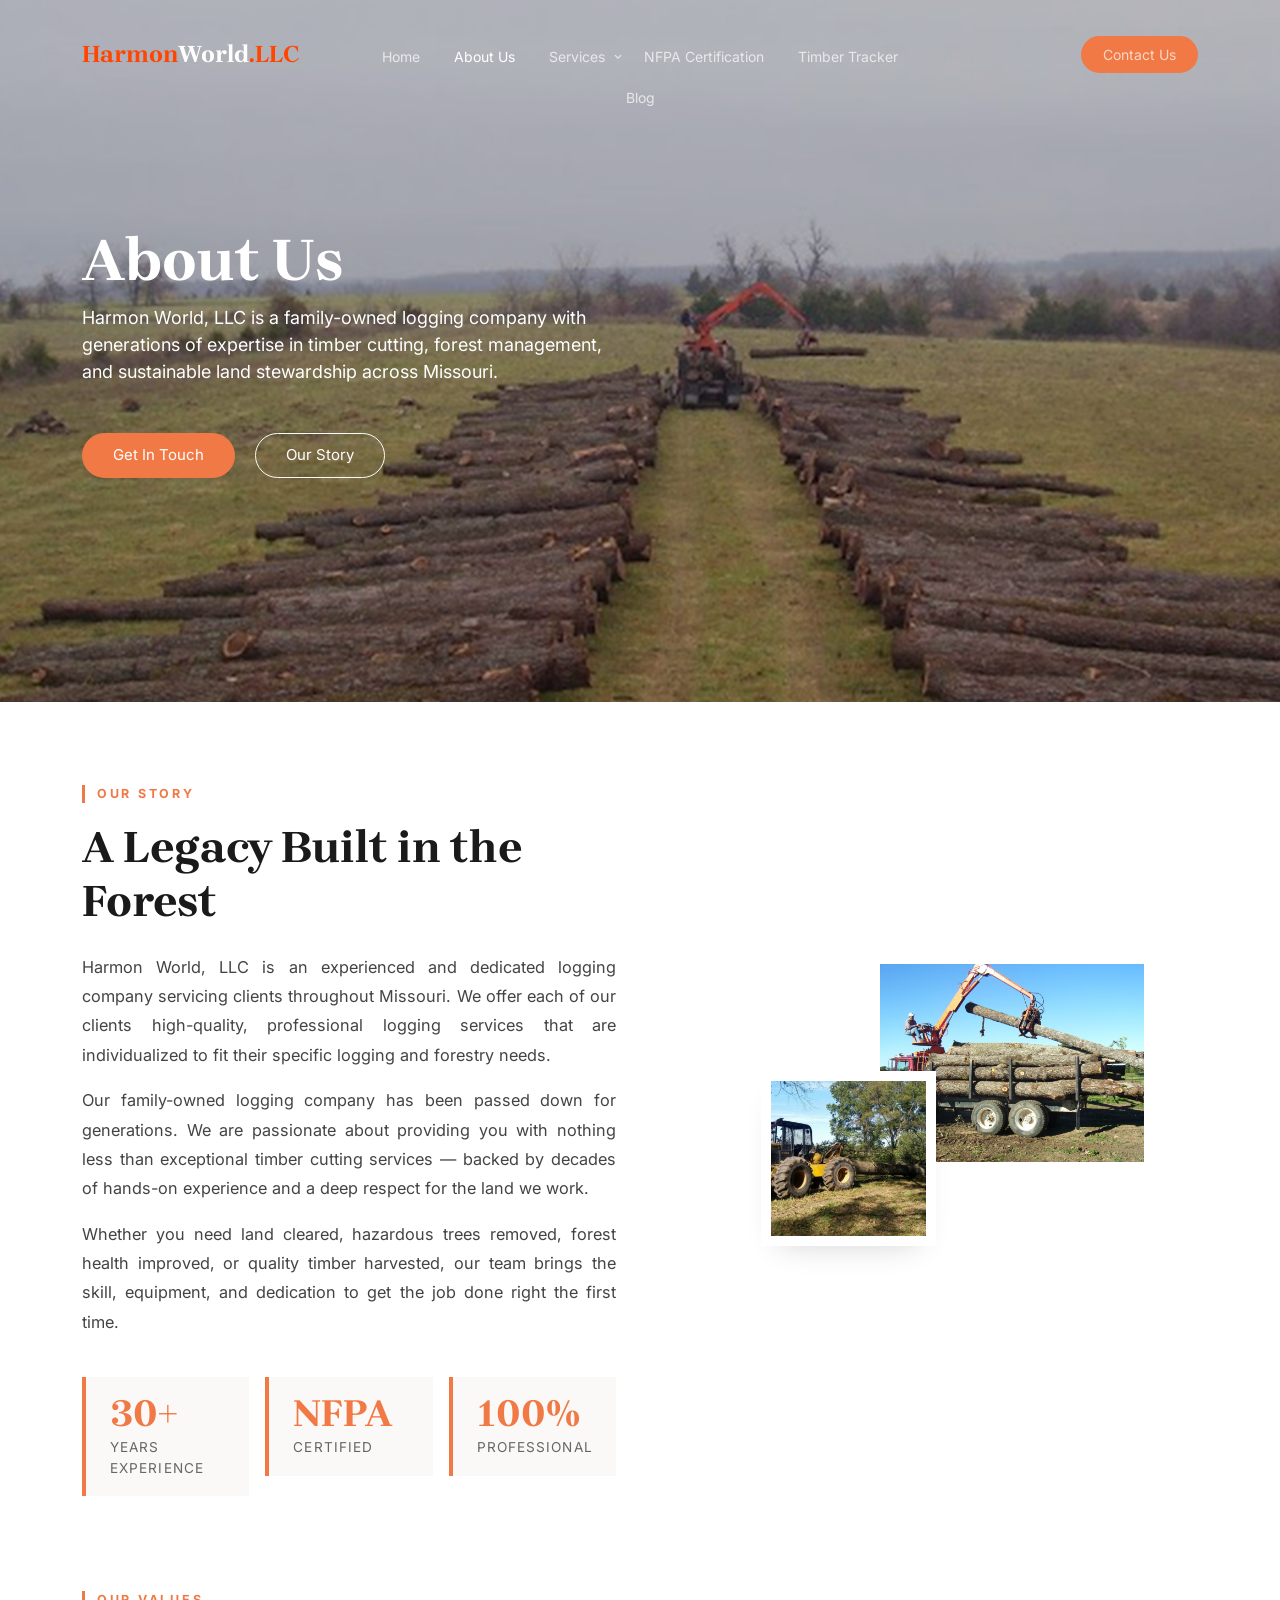
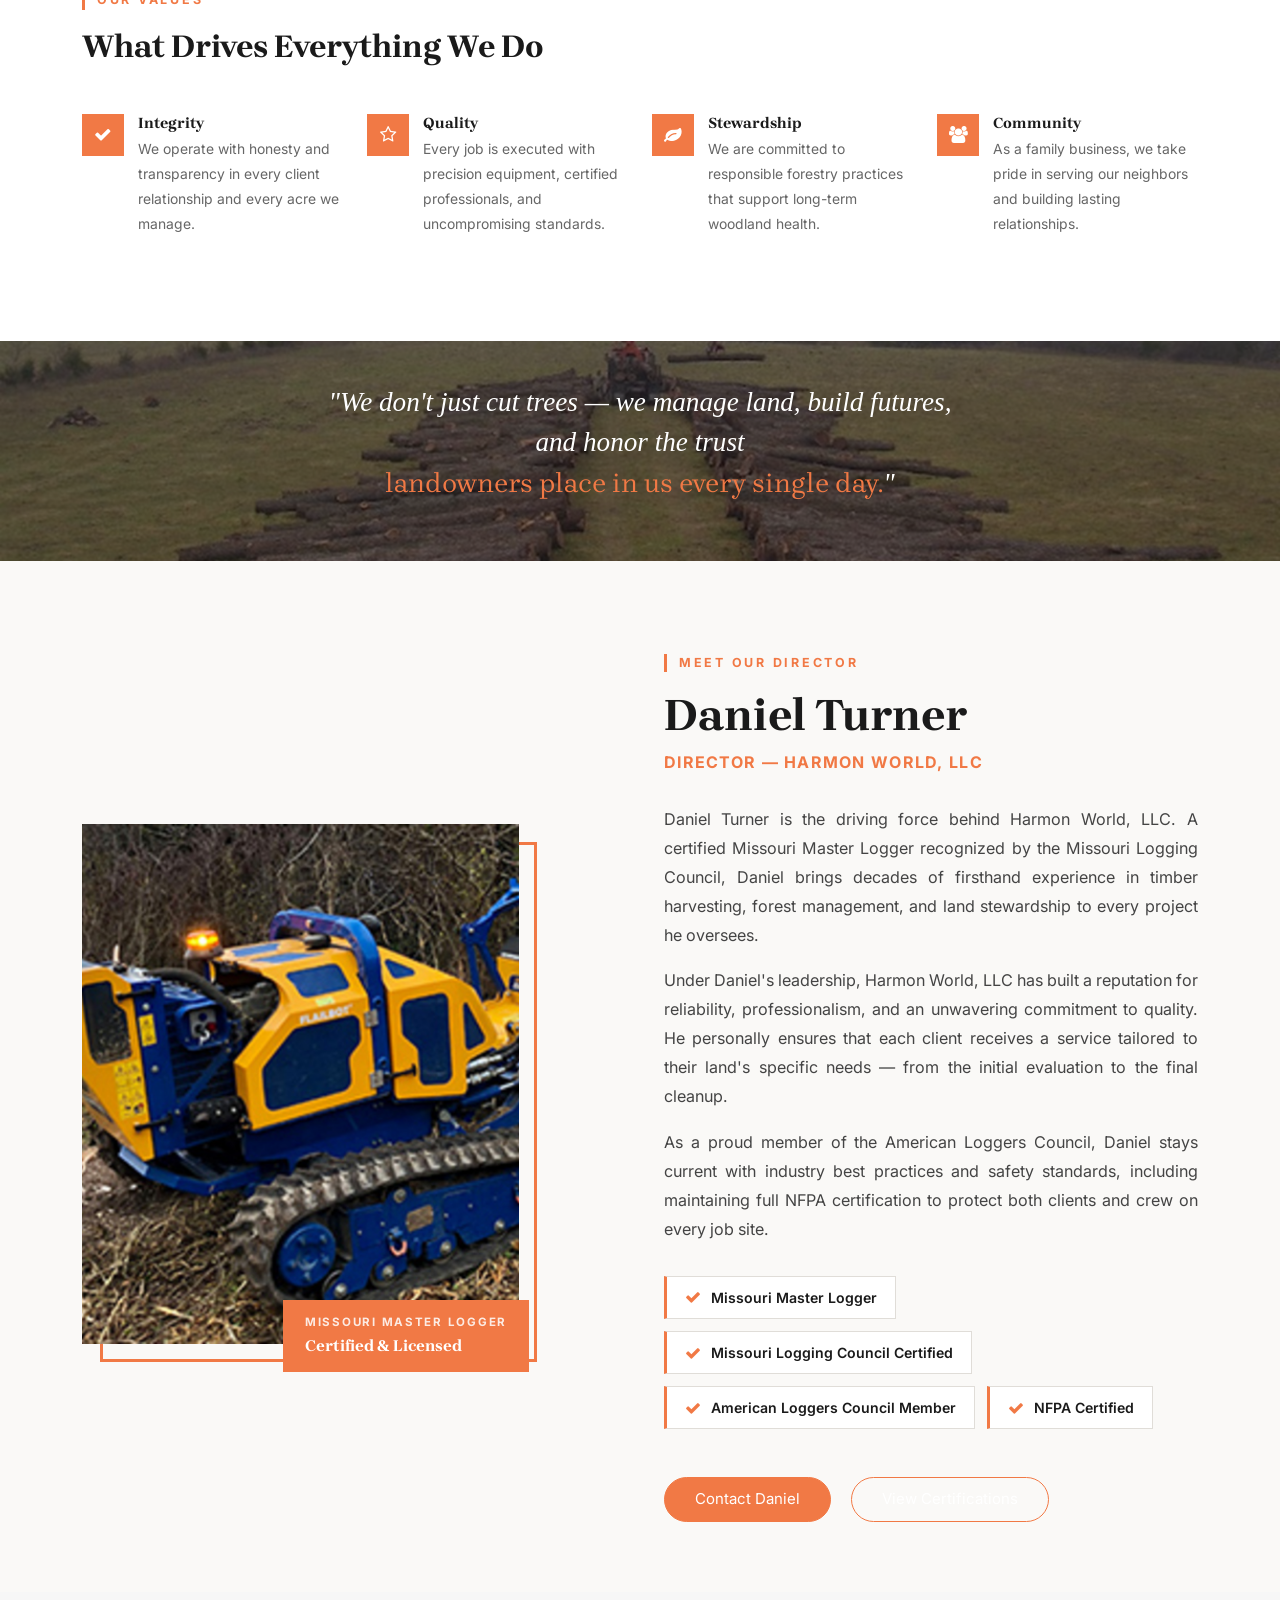
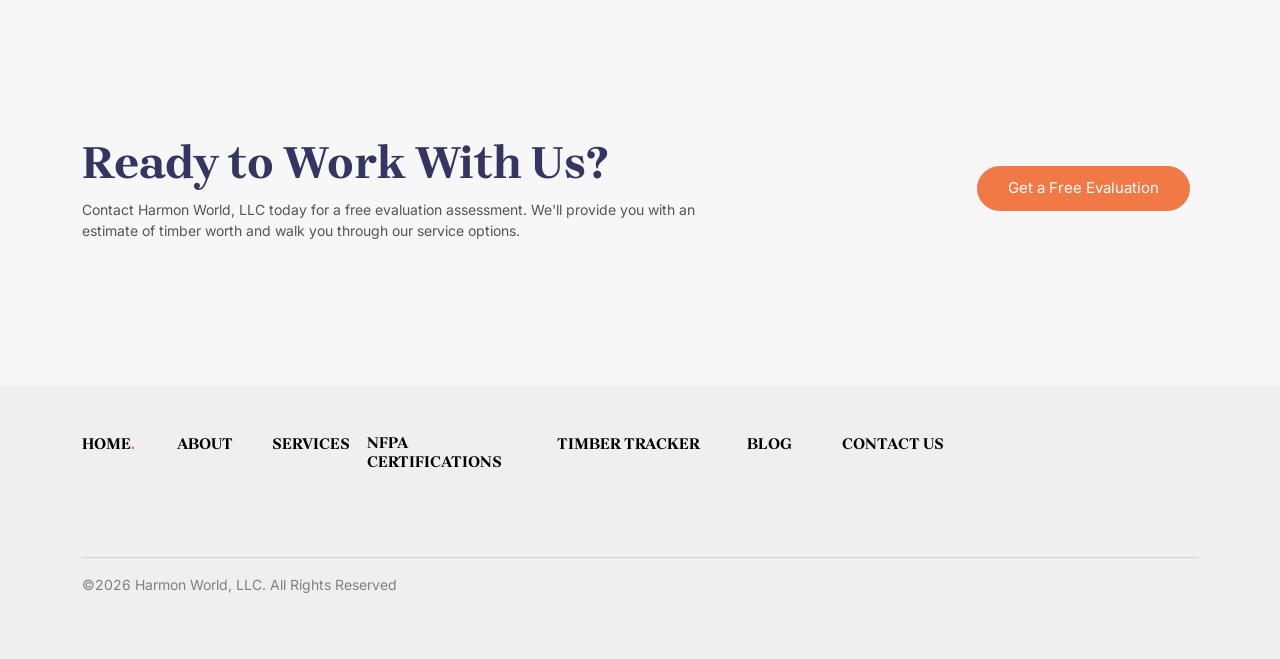
==== commit 268f158f: "Create an about us page with director's picture and info, and company info sections (6a242898cde74fc" ====
--- a/about.html
+++ b/about.html
@@ -10,13 +10,13 @@
 	<!-- Required meta tags -->
 	<meta charset="utf-8">
 	<meta name="viewport" content="width=device-width, initial-scale=1">
-	
-	<meta name="author" content="Untree.co">
+
+	<meta name="author" content="Harmon World LLC">
 	<link rel="shortcut icon" href="favicon.png">
 
-	<meta name="description" content="" />
-	<meta name="keywords" content="bootstrap, bootstrap5" />
-	
+	<meta name="description" content="Learn about Harmon World LLC — a family-owned timber and logging company in Missouri. Meet our director and discover our commitment to professional forestry services." />
+	<meta name="keywords" content="Harmon World LLC, logging company, timber, Missouri, about us, Daniel Turner" />
+
 	<link rel="preconnect" href="https://fonts.googleapis.com">
 	<link rel="preconnect" href="https://fonts.gstatic.com" crossorigin>
 	<link href="https://fonts.googleapis.com/css2?family=Brygada+1918:ital,wght@0,400;0,600;0,700;1,400&family=Inter:wght@400;700&display=swap" rel="stylesheet">
@@ -30,8 +30,269 @@
 	<link rel="stylesheet" href="css/glightbox.min.css">
 	<link rel="stylesheet" href="css/style.css">
 
-
-	<title>Sterial &mdash; Free Bootstrap 5 Website Template by Untree.co </title>
+	<style>
+		/* ── About Page Specific Styles ── */
+
+		/* Company info section */
+		.about-company-section {
+			padding: 80px 0;
+			background: #fff;
+		}
+		.about-company-section .section-label {
+			display: inline-block;
+			font-size: 0.78rem;
+			font-weight: 700;
+			letter-spacing: 0.22em;
+			text-transform: uppercase;
+			color: #f17945;
+			border-left: 3px solid #f17945;
+			padding-left: 12px;
+			margin-bottom: 18px;
+		}
+		.about-company-section h2.section-title {
+			font-family: 'Brygada 1918', serif;
+			font-size: clamp(1.9rem, 3.5vw, 2.8rem);
+			font-weight: 700;
+			color: #1a1a1a;
+			line-height: 1.2;
+			margin-bottom: 24px;
+		}
+		.about-company-section p {
+			color: #444;
+			font-size: 1.02rem;
+			line-height: 1.8;
+			text-align: justify;
+		}
+		.about-stat-card {
+			border-left: 4px solid #f17945;
+			padding: 18px 24px;
+			background: #faf9f7;
+			margin-bottom: 20px;
+			transition: box-shadow 0.2s ease;
+		}
+		.about-stat-card:hover {
+			box-shadow: 4px 4px 0 #f17945;
+		}
+		.about-stat-card .stat-number {
+			font-family: 'Brygada 1918', serif;
+			font-size: 2.4rem;
+			font-weight: 700;
+			color: #f17945;
+			line-height: 1;
+		}
+		.about-stat-card .stat-label {
+			font-size: 0.85rem;
+			color: #666;
+			letter-spacing: 0.08em;
+			text-transform: uppercase;
+			margin-top: 4px;
+		}
+		.values-grid {
+			display: grid;
+			grid-template-columns: 1fr 1fr;
+			gap: 16px;
+			margin-top: 32px;
+		}
+		.value-item {
+			display: flex;
+			align-items: flex-start;
+			gap: 14px;
+		}
+		.value-item .value-icon {
+			flex-shrink: 0;
+			width: 42px;
+			height: 42px;
+			background: #f17945;
+			display: flex;
+			align-items: center;
+			justify-content: center;
+			color: #fff;
+			font-size: 1.1rem;
+		}
+		.value-item h5 {
+			font-weight: 700;
+			font-size: 0.95rem;
+			color: #1a1a1a;
+			margin-bottom: 4px;
+		}
+		.value-item p {
+			font-size: 0.87rem;
+			color: #666;
+			margin: 0;
+			text-align: left;
+		}
+
+		/* Forest texture strip between sections */
+		.section-divider {
+			position: relative;
+			height: 220px;
+			overflow: hidden;
+			background: #1a1a1a;
+		}
+		.section-divider img {
+			width: 100%;
+			height: 100%;
+			object-fit: cover;
+			opacity: 0.45;
+		}
+		.section-divider .divider-content {
+			position: absolute;
+			inset: 0;
+			display: flex;
+			align-items: center;
+			justify-content: center;
+		}
+		.section-divider .divider-quote {
+			font-family: 'Brygada 1918', serif;
+			font-size: clamp(1.1rem, 2.5vw, 1.7rem);
+			color: #fff;
+			text-align: center;
+			font-style: italic;
+			max-width: 700px;
+			padding: 0 24px;
+			line-height: 1.5;
+		}
+		.section-divider .divider-quote span {
+			color: #f17945;
+			font-style: normal;
+		}
+
+		/* Director section */
+		.director-section {
+			padding: 90px 0;
+			background: #faf9f7;
+		}
+		.director-photo-wrap {
+			position: relative;
+		}
+		.director-photo-wrap .photo-frame {
+			position: relative;
+			display: inline-block;
+			width: 100%;
+		}
+		.director-photo-wrap .photo-frame::before {
+			content: '';
+			position: absolute;
+			top: 18px;
+			left: 18px;
+			right: -18px;
+			bottom: -18px;
+			border: 3px solid #f17945;
+			z-index: 0;
+		}
+		.director-photo-wrap .photo-frame img {
+			position: relative;
+			z-index: 1;
+			width: 100%;
+			height: 520px;
+			object-fit: cover;
+			object-position: top center;
+			display: block;
+		}
+		.director-badge {
+			position: absolute;
+			bottom: -28px;
+			right: -10px;
+			z-index: 2;
+			background: #f17945;
+			color: #fff;
+			padding: 14px 22px;
+		}
+		.director-badge .badge-title {
+			font-size: 0.72rem;
+			letter-spacing: 0.15em;
+			text-transform: uppercase;
+			font-weight: 700;
+			opacity: 0.85;
+		}
+		.director-badge .badge-cert {
+			font-family: 'Brygada 1918', serif;
+			font-size: 1rem;
+			font-weight: 700;
+			margin-top: 2px;
+		}
+
+		.director-info .section-label {
+			display: inline-block;
+			font-size: 0.78rem;
+			font-weight: 700;
+			letter-spacing: 0.22em;
+			text-transform: uppercase;
+			color: #f17945;
+			border-left: 3px solid #f17945;
+			padding-left: 12px;
+			margin-bottom: 18px;
+		}
+		.director-info h2 {
+			font-family: 'Brygada 1918', serif;
+			font-size: clamp(2rem, 3.5vw, 3rem);
+			font-weight: 700;
+			color: #1a1a1a;
+			line-height: 1.15;
+			margin-bottom: 6px;
+		}
+		.director-info .director-title {
+			font-size: 1rem;
+			color: #f17945;
+			font-weight: 700;
+			letter-spacing: 0.08em;
+			text-transform: uppercase;
+			margin-bottom: 28px;
+		}
+		.director-info p {
+			color: #444;
+			font-size: 1.01rem;
+			line-height: 1.8;
+			text-align: justify;
+			margin-bottom: 16px;
+		}
+		.director-credentials {
+			margin-top: 32px;
+			display: flex;
+			flex-wrap: wrap;
+			gap: 12px;
+		}
+		.credential-pill {
+			display: flex;
+			align-items: center;
+			gap: 10px;
+			background: #fff;
+			border: 1px solid #e0ddd8;
+			padding: 10px 18px;
+			font-size: 0.88rem;
+			font-weight: 600;
+			color: #1a1a1a;
+			border-left: 3px solid #f17945;
+		}
+		.credential-pill .icon-check {
+			color: #f17945;
+			font-size: 1rem;
+		}
+
+		/* Responsive */
+		@media (max-width: 991px) {
+			.director-photo-wrap .photo-frame::before {
+				right: 0;
+			}
+			.director-photo-wrap .photo-frame img {
+				height: 380px;
+			}
+			.director-badge {
+				right: 0;
+				bottom: 0;
+			}
+			.values-grid {
+				grid-template-columns: 1fr;
+			}
+		}
+		@media (max-width: 575px) {
+			.director-photo-wrap {
+				margin-bottom: 60px;
+			}
+		}
+	</style>
+
+	<title>About Us &mdash; Harmon World, LLC</title>
 </head>
 <body>
 
@@ -50,34 +311,31 @@
 			<div class="site-navigation">
 				<div class="row">
 					<div class="col-6 col-lg-3">
-						<a href="index.html" class="logo m-0 float-start">Sterial</a>
+						<a href="index.html" class="logo m-0 float-start"><span style="color: orangered;">Harmon</span><span>World</span><span style="color: orangered;">.LLC</span></a>
 					</div>
 					<div class="col-lg-6 d-none d-lg-inline-block text-center nav-center-wrap">
-						<ul class="js-clone-nav  text-center site-menu p-0 m-0">
+						<ul class="js-clone-nav text-center site-menu p-0 m-0">
 							<li><a href="index.html">Home</a></li>
-							<li class="active"><a href="about.html">About us</a></li>
+							<li class="active"><a href="about.html">About Us</a></li>
 							<li class="has-children">
-								<a href="#">Dropdown</a>
+								<a href="#">Services</a>
 								<ul class="dropdown">
-									<li><a href="#">Menu One</a></li>
-									<li class="has-children">
-										<a href="#">Menu Two</a>
-										<ul class="dropdown">
-											<li><a href="#">Sub Menu One</a></li>
-											<li><a href="#">Sub Menu Two</a></li>
-											<li><a href="#">Sub Menu Three</a></li>
-										</ul>
-									</li>
-									<li><a href="#">Menu Three</a></li>
+									<li><a href="logging.html">Logging</a></li>
+									<hr>
+									<li><a href="timber-stand-improvement-tsi.html">Timber Stand Improvement (TSI)</a></li>
+									<hr>
+									<li><a href="timber-management.html">Timber Management</a></li>
+									<hr>
+									<li><a href="timber-purchasing.html">Timber Purchasing</a></li>
 								</ul>
 							</li>
-							<li><a href="nfpa-certification.html">Services</a></li>
+							<li><a href="nfpa-certification.html">NFPA Certification</a></li>
+							<li><a href="timber-tracker.html">Timber Tracker</a></li>
 							<li><a href="#">Blog</a></li>
-
 						</ul>
 					</div>
 					<div class="col-6 col-lg-3 text-lg-end">
-						<ul class="js-clone-nav d-none d-lg-inline-block text-end site-menu ">
+						<ul class="js-clone-nav d-none d-lg-inline-block text-end site-menu">
 							<li class="cta-button"><a href="contact.html">Contact Us</a></li>
 						</ul>
 
@@ -87,387 +345,320 @@
 					</div>
 				</div>
 			</div>
-			
+
 		</div>
 	</nav>
 
-	
-
+	<!-- ─── HERO ─── -->
 	<div class="hero overlay">
-
 		<div class="img-bg rellax">
-			<img src="images/hero_1.jpg" alt="Image" class="img-fluid">
-		</div>
-
+			<img src="images/tl13.jpg" alt="Harmon World forest background" class="img-fluid">
+		</div>
 		<div class="container">
 			<div class="row align-items-center justify-content-start">
-				<div class="col-lg-5">
-
+				<div class="col-lg-6">
 					<h1 class="heading" data-aos="fade-up">About Us</h1>
-					<p class="mb-5" data-aos="fade-up">A small river named Duden flows by their place and supplies it with the necessary regelialia. It is a paradisematic country, in which roasted parts of sentences fly into your mouth.</p>
-
-					<div data-aos="fade-up">
-						<a href="https://www.youtube.com/watch?v=5n-e6lOhVq0" class="play-button align-items-center d-flex glightbox3" >
-							<span class="icon-button me-3">
-								<span class="icon-play"></span>
-							</span>
-							<span class="caption">Watch Video</span>
-						</a>
-					</div>
-				</div>
-
-				
-			</div>
-		</div>
-
-		
-	</div>
-
-
-	<div class="section section-2">
+					<p class="mb-5" data-aos="fade-up" data-aos-delay="100">
+						Harmon World, LLC is a family-owned logging company with generations of expertise in timber cutting, forest management, and sustainable land stewardship across Missouri.
+					</p>
+					<div data-aos="fade-up" data-aos-delay="200">
+						<a href="contact.html" class="btn btn-primary me-3">Get In Touch</a>
+						<a href="#company-info" class="btn btn-outline-light">Our Story</a>
+					</div>
+				</div>
+			</div>
+		</div>
+	</div>
+
+	<!-- ─── COMPANY INFO ─── -->
+	<div class="about-company-section" id="company-info">
+		<div class="container">
+			<div class="row align-items-center justify-content-between g-5">
+
+				<!-- Left: Image grid -->
+				<div class="col-lg-5 order-lg-2" data-aos="fade-left" data-aos-delay="100">
+					<div class="image-stack mb-5 mb-lg-0">
+						<div class="image-stack__item image-stack__item--bottom" data-aos="fade-up">
+							<img src="images/truck.jpg" alt="Harmon World logging truck" class="img-fluid rellax">
+						</div>
+						<div class="image-stack__item image-stack__item--top" data-aos="fade-up" data-aos-delay="150" data-rellax-percentage="0.5">
+							<img src="images/tractor.jpg" alt="Harmon World equipment at work" class="img-fluid">
+						</div>
+					</div>
+				</div>
+
+				<!-- Right: Text content -->
+				<div class="col-lg-6 order-lg-1" data-aos="fade-right">
+					<span class="section-label">Our Story</span>
+					<h2 class="section-title">A Legacy Built in the Forest</h2>
+
+					<p>
+						Harmon World, LLC is an experienced and dedicated logging company servicing clients throughout Missouri. We offer each of our clients high-quality, professional logging services that are individualized to fit their specific logging and forestry needs.
+					</p>
+					<p>
+						Our family-owned logging company has been passed down for generations. We are passionate about providing you with nothing less than exceptional timber cutting services — backed by decades of hands-on experience and a deep respect for the land we work.
+					</p>
+					<p>
+						Whether you need land cleared, hazardous trees removed, forest health improved, or quality timber harvested, our team brings the skill, equipment, and dedication to get the job done right the first time.
+					</p>
+
+					<!-- Stats row -->
+					<div class="row mt-4 g-3">
+						<div class="col-sm-4">
+							<div class="about-stat-card">
+								<div class="stat-number">30+</div>
+								<div class="stat-label">Years Experience</div>
+							</div>
+						</div>
+						<div class="col-sm-4">
+							<div class="about-stat-card">
+								<div class="stat-number">NFPA</div>
+								<div class="stat-label">Certified</div>
+							</div>
+						</div>
+						<div class="col-sm-4">
+							<div class="about-stat-card">
+								<div class="stat-number">100%</div>
+								<div class="stat-label">Professional</div>
+							</div>
+						</div>
+					</div>
+				</div>
+
+			</div>
+
+			<!-- Values grid -->
+			<div class="row mt-5 pt-4" data-aos="fade-up" data-aos-delay="100">
+				<div class="col-12 mb-4">
+					<span class="section-label">Our Values</span>
+					<h2 class="section-title" style="font-size: clamp(1.5rem, 2.5vw, 2rem);">What Drives Everything We Do</h2>
+				</div>
+				<div class="col-lg-3 col-sm-6 mb-4" data-aos="fade-up" data-aos-delay="100">
+					<div class="value-item">
+						<div class="value-icon">
+							<span class="icon-check"></span>
+						</div>
+						<div>
+							<h5>Integrity</h5>
+							<p>We operate with honesty and transparency in every client relationship and every acre we manage.</p>
+						</div>
+					</div>
+				</div>
+				<div class="col-lg-3 col-sm-6 mb-4" data-aos="fade-up" data-aos-delay="150">
+					<div class="value-item">
+						<div class="value-icon">
+							<span class="icon-star-o"></span>
+						</div>
+						<div>
+							<h5>Quality</h5>
+							<p>Every job is executed with precision equipment, certified professionals, and uncompromising standards.</p>
+						</div>
+					</div>
+				</div>
+				<div class="col-lg-3 col-sm-6 mb-4" data-aos="fade-up" data-aos-delay="200">
+					<div class="value-item">
+						<div class="value-icon">
+							<span class="icon-leaf"></span>
+						</div>
+						<div>
+							<h5>Stewardship</h5>
+							<p>We are committed to responsible forestry practices that support long-term woodland health.</p>
+						</div>
+					</div>
+				</div>
+				<div class="col-lg-3 col-sm-6 mb-4" data-aos="fade-up" data-aos-delay="250">
+					<div class="value-item">
+						<div class="value-icon">
+							<span class="icon-users"></span>
+						</div>
+						<div>
+							<h5>Community</h5>
+							<p>As a family business, we take pride in serving our neighbors and building lasting relationships.</p>
+						</div>
+					</div>
+				</div>
+			</div>
+
+		</div>
+	</div>
+
+	<!-- ─── DIVIDER QUOTE ─── -->
+	<div class="section-divider">
+		<img src="images/tl13.jpg" alt="Forest background">
+		<div class="divider-content">
+			<p class="divider-quote" data-aos="fade-up">
+				"We don't just cut trees — we manage land, build futures, and honor the trust<br>
+				<span>landowners place in us every single day.</span>"
+			</p>
+		</div>
+	</div>
+
+	<!-- ─── DIRECTOR SECTION ─── -->
+	<div class="director-section" id="director">
+		<div class="container">
+
+			<div class="row align-items-center g-5">
+
+				<!-- Photo column -->
+				<div class="col-lg-5 mb-5 mb-lg-0" data-aos="fade-right">
+					<div class="director-photo-wrap">
+						<div class="photo-frame">
+							<img src="images/man.jpg" alt="Daniel Turner — Director, Harmon World LLC">
+							<div class="director-badge">
+								<div class="badge-title">Missouri Master Logger</div>
+								<div class="badge-cert">Certified &amp; Licensed</div>
+							</div>
+						</div>
+					</div>
+				</div>
+
+				<!-- Info column -->
+				<div class="col-lg-6 offset-lg-1 director-info" data-aos="fade-left" data-aos-delay="100">
+					<span class="section-label">Meet Our Director</span>
+					<h2>Daniel Turner</h2>
+					<p class="director-title">Director &mdash; Harmon World, LLC</p>
+
+					<p>
+						Daniel Turner is the driving force behind Harmon World, LLC. A certified Missouri Master Logger recognized by the Missouri Logging Council, Daniel brings decades of firsthand experience in timber harvesting, forest management, and land stewardship to every project he oversees.
+					</p>
+					<p>
+						Under Daniel's leadership, Harmon World, LLC has built a reputation for reliability, professionalism, and an unwavering commitment to quality. He personally ensures that each client receives a service tailored to their land's specific needs — from the initial evaluation to the final cleanup.
+					</p>
+					<p>
+						As a proud member of the American Loggers Council, Daniel stays current with industry best practices and safety standards, including maintaining full NFPA certification to protect both clients and crew on every job site.
+					</p>
+
+					<!-- Credentials -->
+					<div class="director-credentials">
+						<div class="credential-pill">
+							<span class="icon-check"></span>
+							Missouri Master Logger
+						</div>
+						<div class="credential-pill">
+							<span class="icon-check"></span>
+							Missouri Logging Council Certified
+						</div>
+						<div class="credential-pill">
+							<span class="icon-check"></span>
+							American Loggers Council Member
+						</div>
+						<div class="credential-pill">
+							<span class="icon-check"></span>
+							NFPA Certified
+						</div>
+					</div>
+
+					<div class="mt-5">
+						<a href="contact.html" class="btn btn-primary me-3">Contact Daniel</a>
+						<a href="nfpa-certification.html" class="btn btn-outline-primary">View Certifications</a>
+					</div>
+				</div>
+
+			</div>
+		</div>
+	</div>
+
+	<!-- ─── CTA STRIP ─── -->
+	<div class="section service-section-1">
 		<div class="container">
 			<div class="row align-items-center justify-content-between">
-				<div class="col-lg-6 order-lg-2 mb-5 mb-lg-0">
-					<div class="image-stack mb-5 mb-lg-0">
-						<div class="image-stack__item image-stack__item--bottom" data-aos="fade-up"  >
-							<img src="images/img_v_1.jpg" alt="Image" class="img-fluid rellax ">
-						</div>
-						<div class="image-stack__item image-stack__item--top" data-aos="fade-up" data-aos-delay="100"  data-rellax-percentage="0.5">
-							<img src="images/img_v_2.jpg" alt="Image" class="img-fluid">
-						</div>
-					</div>
-
-				</div>
-				<div class="col-lg-4 order-lg-1">
-
-					<div>
-						<h2 class="heading mb-3" data-aos="fade-up" data-aos-delay="100">Explore All Corners of The World With Us</h2>
-
-						<p data-aos="fade-up" data-aos-delay="200">Far far away, behind the word mountains, far from the countries Vokalia and Consonantia, there live the blind texts. Separated they live in Bookmarksgrove right at the coast of the Semantics, a large language ocean.</p>
-
-						<p data-aos="fade-up" data-aos-delay="300">A small river named Duden flows by their place and supplies it with the necessary regelialia. It is a paradisematic country, in which roasted parts of sentences fly into your mouth.</p>
-
-						<p class="my-4" data-aos="fade-up" data-aos-delay="300"><a href="#" class="btn btn-primary">Read more</a></p>
-					</div>
-				</div>
-				
-			</div>
-
-		</div>		
-	</div>
-
-	<div class="section service-section-1">
+				<div class="col-lg-7 mb-4 mb-lg-0" data-aos="fade-up">
+					<h2 class="heading mb-2">Ready to Work With Us?</h2>
+					<p class="mb-0" style="color: #555;">Contact Harmon World, LLC today for a free evaluation assessment. We'll provide you with an estimate of timber worth and walk you through our service options.</p>
+				</div>
+				<div class="col-lg-4 text-lg-end" data-aos="fade-up" data-aos-delay="100">
+					<a href="contact.html" class="btn btn-primary me-2">Get a Free Evaluation</a>
+				</div>
+			</div>
+		</div>
+	</div>
+
+	<!-- ─── FOOTER ─── -->
+	<div class="site-footer py-5" style="color: gray;">
 		<div class="container">
+
 			<div class="row">
-
-				<div class="col-lg-3 mb-4 mb-lg-0">
-					<div class="heading-content" data-aos="fade-up">
-						<h2>Our <span class="d-block">Philosphy</span></h2>
-						<p>Far far away, behind the word mountains, far from the countries Vokalia and Consonantia, there live the blind texts.</p>
-						<p class="my-4" data-aos="fade-up" data-aos-delay="300"><a href="#" class="btn btn-primary">View All</a></p>
-					</div>
-				</div>
-				<div class="col-lg-9">
-					<div class="row">
-						<div class="col-6 col-md-6 col-lg-3 mb-4 mb-lg-0" data-aos="fade-up"  data-aos-delay="100">
-							<div class="service-1">
-								<span class="icon">
-									<img src="images/svg/01.svg" alt="Image" class="img-fluid">
-								</span>
-								<div>
-									<h3>Tourism</h3>
-									<p>Far far away, behind the word mountains, far from the countries Vokalia and Consonantia, there live the blind texts.</p>
-								</div>
-							</div>
-						</div>
-						<div class="col-6 col-md-6 col-lg-3 mb-4 mb-lg-0" data-aos="fade-up"  data-aos-delay="200">
-							<div class="service-1">
-								<span class="icon">
-									<img src="images/svg/02.svg" alt="Image" class="img-fluid">
-								</span>
-								<div>
-									<h3>Package Tours</h3>
-									<p>Far far away, behind the word mountains, far from the countries Vokalia and Consonantia, there live the blind texts.</p>
-								</div>
-							</div>
-						</div>
-						<div class="col-6 col-md-6 col-lg-3 mb-4 mb-lg-0" data-aos="fade-up"  data-aos-delay="300">
-							<div class="service-1">
-								<span class="icon">
-									<img src="images/svg/03.svg" alt="Image" class="img-fluid">
-								</span>
-								<div>
-									<h3>Travel Insurance</h3>
-									<p>Far far away, behind the word mountains, far from the countries Vokalia and Consonantia, there live the blind texts.</p>
-								</div>
-							</div>
-						</div>
-						<div class="col-6 col-md-6 col-lg-3 mb-4 mb-lg-0" data-aos="fade-up"  data-aos-delay="400">
-							<div class="service-1">
-								<span class="icon">
-									<img src="images/svg/04.svg" alt="Image" class="img-fluid">
-								</span>
-								<div>
-									<h3>Airport Lounge Access</h3>
-									<p>Far far away, behind the word mountains, far from the countries Vokalia and Consonantia, there live the blind texts.</p>
-								</div>
-							</div>
-						</div>
-					</div>
-				</div>
-
-			</div>
-		</div>
-	</div>
-
-	<div class="section">
-		<div class="container">
-			<div class="row mb-5">
-				<div class="col-lg-6 mx-auto text-center">
-					<div class="heading-content" data-aos="fade-up">
-						<h2 class="heading">Meet Our Team of Experts</h2>
-						<p>Far far away, behind the word mountains, far from the countries Vokalia and Consonantia, there live the blind texts.</p>
-					</div>
-				</div>
-			</div>
-
-			<div class="row">
-				<div class="col-lg-3">
-					<a href="#" class="person">
-						<img src="images/person_1.jpg" alt="Image" class="img-fluid mb-4">
-						<span class="subheading d-inline-block">CEO, Co-Founder</span>
-						<h3 class="mb-3">John Anderson</h3>
-						<p class="text-muted">Far far away, behind the word mountains, far from the countries Vokalia and Consonantia, there live the blind texts.</p>
-					</a>
-				</div>
-				<div class="col-lg-3">
-					<a href="#" class="person">
-						<img src="images/person_2.jpg" alt="Image" class="img-fluid mb-4">
-						<span class="subheading d-inline-block">CEO, Co-Founder</span>
-						<h3 class="mb-3">Jane Parkenson</h3>
-						<p class="text-muted">Far far away, behind the word mountains, far from the countries Vokalia and Consonantia, there live the blind texts.</p>
-					</a>
-				</div>
-				<div class="col-lg-3">
-					<a href="#" class="person">
-						<img src="images/person_3.jpg" alt="Image" class="img-fluid mb-4">
-						<span class="subheading d-inline-block">CEO, Co-Founder</span>
-						<h3 class="mb-3">Kelsey Gutierrez</h3>
-						<p class="text-muted">Far far away, behind the word mountains, far from the countries Vokalia and Consonantia, there live the blind texts.</p>
-					</a>
-				</div>
-				<div class="col-lg-3">
-					<a href="#" class="person">
-						<img src="images/person_2.jpg" alt="Image" class="img-fluid mb-4">
-						<span class="subheading d-inline-block">CEO, Co-Founder</span>
-						<h3 class="mb-3">Matthew Madron</h3>
-						<p class="text-muted">Far far away, behind the word mountains, far from the countries Vokalia and Consonantia, there live the blind texts.</p>
-					</a>
-				</div>
-			</div>
-		</div>
-	</div>
-
-	<div class="section service-section-1">
-		<div class="container">
-			<div class="row mb-5">
-				<div class="col-lg-6 mx-auto text-center">
-					<div class="heading-content" data-aos="fade-up">
-						<h2 class="heading">Open Positions</h2>
-						<p>Far far away, behind the word mountains, far from the countries Vokalia and Consonantia, there live the blind texts.</p>
-					</div>
-				</div>
-			</div>
-
-			<div class="row">
-				<div class="col-lg-12">
-					<div class="bg-white p-4 rounded job-position">
-						<div class="row">
-							<div class="col-lg-7">
-								<span class="block subtitle">Design</span>
-								<h2>Product Designer</h2>
-								<div class="d-flex align-items-center">
-									<div class="d-flex align-items-center me-4">
-										<span class="icon-room me-2"></span> <span>Remote</span>
-									</div>
-									<div class="d-flex align-items-center">
-										<span class="icon-clock-o me-2"></span> <span>Fulltime</span>
-									</div>
-								</div>
-							</div>
-							<div class="col-lg-5 text-lg-end">
-								<a href="#" class="d-inline-flex align-items-center"><span class="me-2">View Position</span> <span class="icon-link2"></span></a>
-							</div>
-
-						</div> 	
-
-					</div>
-				</div>
-
-				<div class="col-lg-12">
-					<div class="bg-white p-4 rounded job-position">
-						<div class="row">
-							<div class="col-lg-7">
-								<span class="block subtitle">Design</span>
-								<h2>Account Executive</h2>
-								<div class="d-flex align-items-center">
-									<div class="d-flex align-items-center me-4">
-										<span class="icon-room me-2"></span> <span>Remote</span>
-									</div>
-									<div class="d-flex align-items-center">
-										<span class="icon-clock-o me-2"></span> <span>Fulltime</span>
-									</div>
-								</div>
-							</div>
-							<div class="col-lg-5 text-lg-end">
-								<a href="#" class="d-inline-flex align-items-center"><span class="me-2">View Position</span> <span class="icon-link2"></span></a>
-							</div>
-
-						</div> 	
-
-					</div>
-				</div>
-
-				<div class="col-lg-12">
-					<div class="bg-white p-4 rounded job-position">
-						<div class="row">
-							<div class="col-lg-7">
-								<span class="block subtitle">Design</span>
-								<h2>Customer Success Manager</h2>
-								<div class="d-flex align-items-center">
-									<div class="d-flex align-items-center me-4">
-										<span class="icon-room me-2"></span> <span>Remote</span>
-									</div>
-									<div class="d-flex align-items-center">
-										<span class="icon-clock-o me-2"></span> <span>Fulltime</span>
-									</div>
-								</div>
-							</div>
-							<div class="col-lg-5 text-lg-end">
-								<a href="#" class="d-inline-flex align-items-center"><span class="me-2">View Position</span> <span class="icon-link2"></span></a>
-							</div>
-
-						</div> 	
-
-					</div>
-				</div>
-
-				<div class="col-lg-12">
-					<div class="bg-white p-4 rounded job-position">
-						<div class="row">
-							<div class="col-lg-7">
-								<span class="block subtitle">Design</span>
-								<h2>Engineering Manager</h2>
-								<div class="d-flex align-items-center">
-									<div class="d-flex align-items-center me-4">
-										<span class="icon-room me-2"></span> <span>Remote</span>
-									</div>
-									<div class="d-flex align-items-center">
-										<span class="icon-clock-o me-2"></span> <span>Fulltime</span>
-									</div>
-								</div>
-							</div>
-							<div class="col-lg-5 text-lg-end">
-								<a href="#" class="d-inline-flex align-items-center"><span class="me-2">View Position</span> <span class="icon-link2"></span></a>
-							</div>
-
-						</div> 	
-
-					</div>
-				</div>
-			</div>
-		</div>
-	</div>
-
-	<div class="site-footer">
-		<div class="container">
-
-			<div class="row">
-				<div class="col-lg-4">
+				<div class="col-lg-1">
 					<div class="widget">
-						<h3>About Passport<span class="text-primary">.</span> </h3>
-						<p>Far far away, behind the word mountains, far from the countries Vokalia and Consonantia, there live the blind texts.</p>
-					</div> <!-- /.widget -->
+						<a href="index.html">
+							<h3>HOME<span class="text-primary">.</span></h3>
+						</a>
+					</div>
+				</div>
+
+				<div class="col-lg-1 ml-auto">
 					<div class="widget">
-						<h3>Connect</h3>
-						<ul class="list-unstyled social">
-							<li><a href="#"><span class="icon-instagram"></span></a></li>
-							<li><a href="#"><span class="icon-twitter"></span></a></li>
-							<li><a href="#"><span class="icon-facebook"></span></a></li>
-							<li><a href="#"><span class="icon-linkedin"></span></a></li>
-							<li><a href="#"><span class="icon-pinterest"></span></a></li>
-							<li><a href="#"><span class="icon-dribbble"></span></a></li>
-						</ul>
-					</div> <!-- /.widget -->
-				</div> <!-- /.col-lg-3 -->
-
-				<div class="col-lg-2 ml-auto">
+						<a href="about.html">
+							<h3>ABOUT</h3>
+						</a>
+					</div>
+				</div>
+
+				<div class="col-lg-1 ml-auto">
 					<div class="widget">
-						<h3>Links</h3>
-						<ul class="list-unstyled float-left links">
-							<li><a href="#">About us</a></li>
-							<li><a href="#">Services</a></li>
-							<li><a href="#">News</a></li>
-							<li><a href="#">Careers</a></li>
-							<li><a href="#">Contact</a></li>
-						</ul>
-					</div> <!-- /.widget -->
-				</div> <!-- /.col-lg-3 -->
+						<a href="logging.html">
+							<h3>SERVICES</h3>
+						</a>
+					</div>
+				</div>
 
 				<div class="col-lg-2">
 					<div class="widget">
-						<h3>Company</h3>
-						<ul class="list-unstyled float-left links">
-							<li><a href="#">About us</a></li>
-							<li><a href="#">Services</a></li>
-							<li><a href="#">News</a></li>
-							<li><a href="#">Careers</a></li>
-							<li><a href="#">Contact</a></li>
-						</ul>
-					</div> <!-- /.widget -->
-				</div> <!-- /.col-lg-3 -->
-
-
-				<div class="col-lg-3">
+						<a href="nfpa-certification.html">
+							<h3>NFPA CERTIFICATIONS</h3>
+						</a>
+					</div>
+				</div>
+
+				<div class="col-lg-2">
 					<div class="widget">
-						<h3>Contact</h3>
-						<address>43 Raymouth Rd. Baltemoer, London 3910</address>
-						<ul class="list-unstyled links mb-4">
-							<li><a href="tel://11234567890">+1(123)-456-7890</a></li>
-							<li><a href="tel://11234567890">+1(123)-456-7890</a></li>
-							<li><a href="mailto:info@mydomain.com">info@mydomain.com</a></li>
-						</ul>
-					</div> <!-- /.widget -->
-				</div> <!-- /.col-lg-3 -->
-
-			</div> <!-- /.row -->
-
-			<div class="row mt-5">
-				<div class="col-12 text-center">
-					<p class="mb-0">Copyright &copy;<script>document.write(new Date().getFullYear());</script>. All Rights Reserved. &mdash; Designed with love by <a href="https://untree.co">Untree.co</a> <!-- License information: https://untree.co/license/ -->
-					Distributed By <a href="https://themewagon.com" target="_blank">ThemeWagon</a>
-					</p>
-				</div>
-			</div> <!-- /.container -->
-		</div> <!-- /.site-footer -->
-
-		<!-- Preloader -->
-		<div id="overlayer"></div>
-		<div class="loader">
-			<div class="spinner-border text-primary" role="status">
-				<span class="visually-hidden">Loading...</span>
-			</div>
-		</div>
-
-
-		<script src="js/bootstrap.bundle.min.js"></script>
-		<script src="js/tiny-slider.js"></script>
-		<script src="js/aos.js"></script>
-		<script src="js/navbar.js"></script>
-		<script src="js/counter.js"></script>
-		<script src="js/rellax.js"></script>
-		<script src="js/flatpickr.js"></script>
-		<script src="js/glightbox.min.js"></script>
-		<script src="js/custom.js"></script>
-	</body>
-	</html>
+						<a href="timber-tracker.html">
+							<h3>TIMBER TRACKER</h3>
+						</a>
+					</div>
+				</div>
+
+				<div class="col-lg-1">
+					<div class="widget">
+						<a href="#">
+							<h3>BLOG</h3>
+						</a>
+					</div>
+				</div>
+
+				<div class="col-lg-2">
+					<div class="widget">
+						<a href="contact.html">
+							<h3>CONTACT US</h3>
+						</a>
+					</div>
+				</div>
+			</div>
+
+			<hr>
+			<p>
+				&copy;<script>document.write(new Date().getFullYear());</script> Harmon World, LLC. All Rights Reserved
+			</p>
+
+		</div>
+	</div>
+
+	<!-- Preloader -->
+	<div id="overlayer"></div>
+	<div class="loader">
+		<div class="spinner-border text-primary" role="status">
+			<span class="visually-hidden">Loading...</span>
+		</div>
+	</div>
+
+	<script src="js/bootstrap.bundle.min.js"></script>
+	<script src="js/tiny-slider.js"></script>
+	<script src="js/aos.js"></script>
+	<script src="js/navbar.js"></script>
+	<script src="js/counter.js"></script>
+	<script src="js/rellax.js"></script>
+	<script src="js/flatpickr.js"></script>
+	<script src="js/glightbox.min.js"></script>
+	<script src="js/custom.js"></script>
+</body>
+</html>
--- a/css/style.css
+++ b/css/style.css
@@ -10265,70 +10265,94 @@
 .service-section-1 {
   background: #F7F7F7;
   background-image: url("../images/brick-wall-texture.jpg");
-  
+  background-size: cover;
+  background-position: center center;
   position: relative;
   z-index: 1;
   margin-top: -20px;
-  padding-top: 9rem; }
+  padding-top: 9rem;
+  padding-bottom: 9rem; }
   @media (max-width: 700.98px) {
     .service-section-1 {
-      padding-top: 3rem; } }
+      padding-top: 3rem;
+      padding-bottom: 3rem; } }
   .service-section-1 .heading-content {
     padding-right: 25%; }
     .service-section-1 .heading-content h2, .service-section-1 .heading-content .h2 {
       margin-bottom: 20px;
       font-weight: bold; }
 
-      .service-section-2 {
-        background: #F7F7F7;
-        background-image: url("../images/logss.jpg");
-        
-        position: relative;
-        z-index: 1;
-        margin-top: -20px;
-        padding-top: 9rem; }
-        @media (max-width: 700.98px) {
-          .service-section-1 {
-            padding-top: 3rem; } }
-        .service-section-1 .heading-content {
-          padding-right: 25%; }
-          .service-section-1 .heading-content h2, .service-section-1 .heading-content .h2 {
-            margin-bottom: 20px;
-            font-weight: bold; }
-    
-            .service-section-3 {
-              background: #F7F7F7;
-              background-image: url("../images/bleached-wood.jpg");
-              
-              position: relative;
-              z-index: 1;
-              margin-top: -20px;
-              padding-top: 9rem; }
-              @media (max-width: 700.98px) {
-                .service-section-1 {
-                  padding-top: 3rem; } }
-              .service-section-1 .heading-content {
-                padding-right: 25%; }
-                .service-section-1 .heading-content h2, .service-section-1 .heading-content .h2 {
-                  margin-bottom: 20px;
-                  font-weight: bold; }
-
-                  .service-section-4 {
-                    background: #F7F7F7;
-                    background-image: url("../images/tim-hero-1.jpg");
-                    
-                    position: relative;
-                    z-index: 1;
-                    margin-top: -20px;
-                    padding-top: 9rem; }
-                    @media (max-width: 700.98px) {
-                      .service-section-1 {
-                        padding-top: 3rem; } }
-                    .service-section-1 .heading-content {
-                      padding-right: 25%; }
-                      .service-section-1 .heading-content h2, .service-section-1 .heading-content .h2 {
-                        margin-bottom: 20px;
-                        font-weight: bold; }
+.service-section-2 {
+  background-color: #1a1a1a;
+  background-image: url("../images/logss.jpg");
+  background-size: cover;
+  background-position: center center;
+  position: relative;
+  z-index: 1;
+  margin-top: -20px;
+  padding-top: 9rem;
+  padding-bottom: 9rem; }
+  .service-section-2::before {
+    content: "";
+    position: absolute;
+    inset: 0;
+    background-color: rgba(0, 0, 0, 0.6);
+    z-index: 0; }
+  .service-section-2 > .container {
+    position: relative;
+    z-index: 1; }
+  @media (max-width: 700.98px) {
+    .service-section-2 {
+      padding-top: 3rem;
+      padding-bottom: 3rem; } }
+
+.service-section-3 {
+  background-color: #1a1a1a;
+  background-image: url("../images/bleached-wood.jpg");
+  background-size: cover;
+  background-position: center center;
+  position: relative;
+  z-index: 1;
+  margin-top: -20px;
+  padding-top: 9rem;
+  padding-bottom: 9rem; }
+  .service-section-3::before {
+    content: "";
+    position: absolute;
+    inset: 0;
+    background-color: rgba(0, 0, 0, 0.6);
+    z-index: 0; }
+  .service-section-3 > .container {
+    position: relative;
+    z-index: 1; }
+  @media (max-width: 700.98px) {
+    .service-section-3 {
+      padding-top: 3rem;
+      padding-bottom: 3rem; } }
+
+.service-section-4 {
+  background-color: #1a1a1a;
+  background-image: url("../images/tim-hero-1.jpg");
+  background-size: cover;
+  background-position: center center;
+  position: relative;
+  z-index: 1;
+  margin-top: -20px;
+  padding-top: 9rem;
+  padding-bottom: 9rem; }
+  .service-section-4::before {
+    content: "";
+    position: absolute;
+    inset: 0;
+    background-color: rgba(0, 0, 0, 0.55);
+    z-index: 0; }
+  .service-section-4 > .container {
+    position: relative;
+    z-index: 1; }
+  @media (max-width: 700.98px) {
+    .service-section-4 {
+      padding-top: 3rem;
+      padding-bottom: 3rem; } }
 
 .person {
   color: #343661; }
